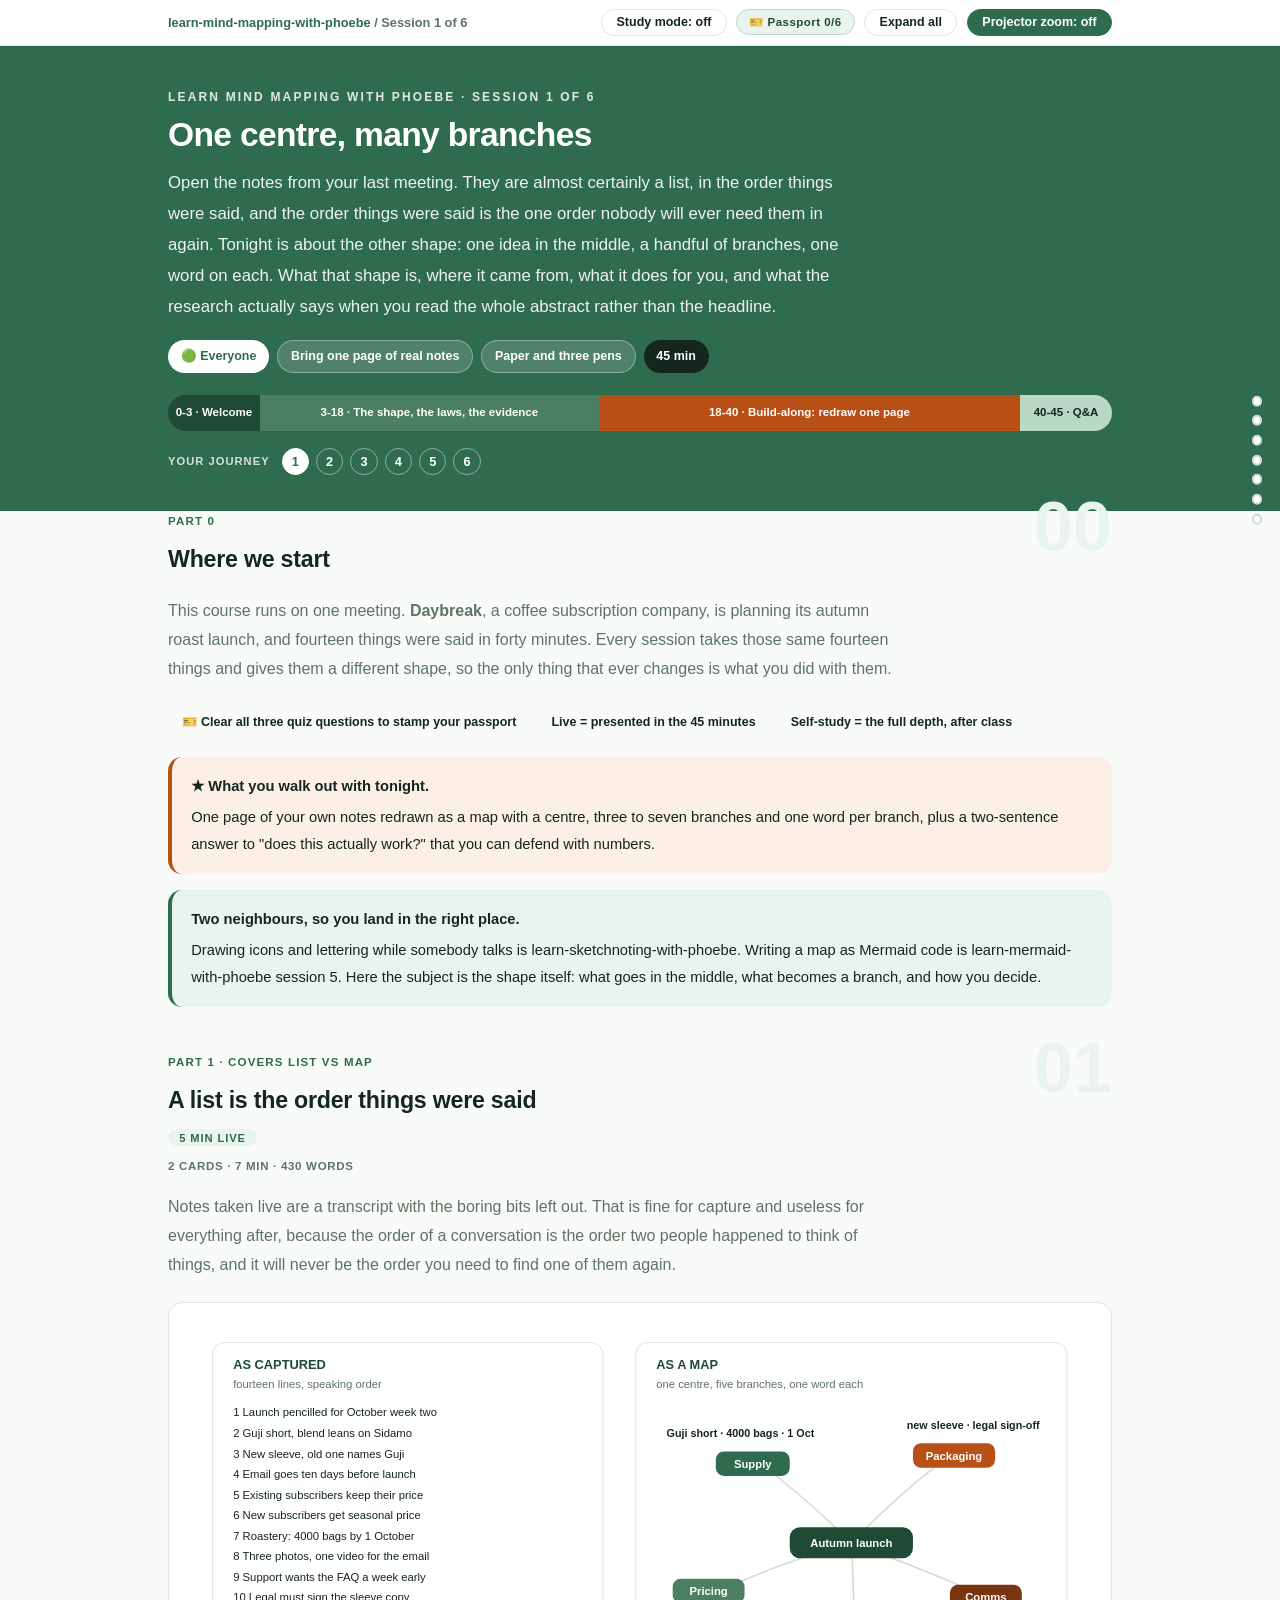
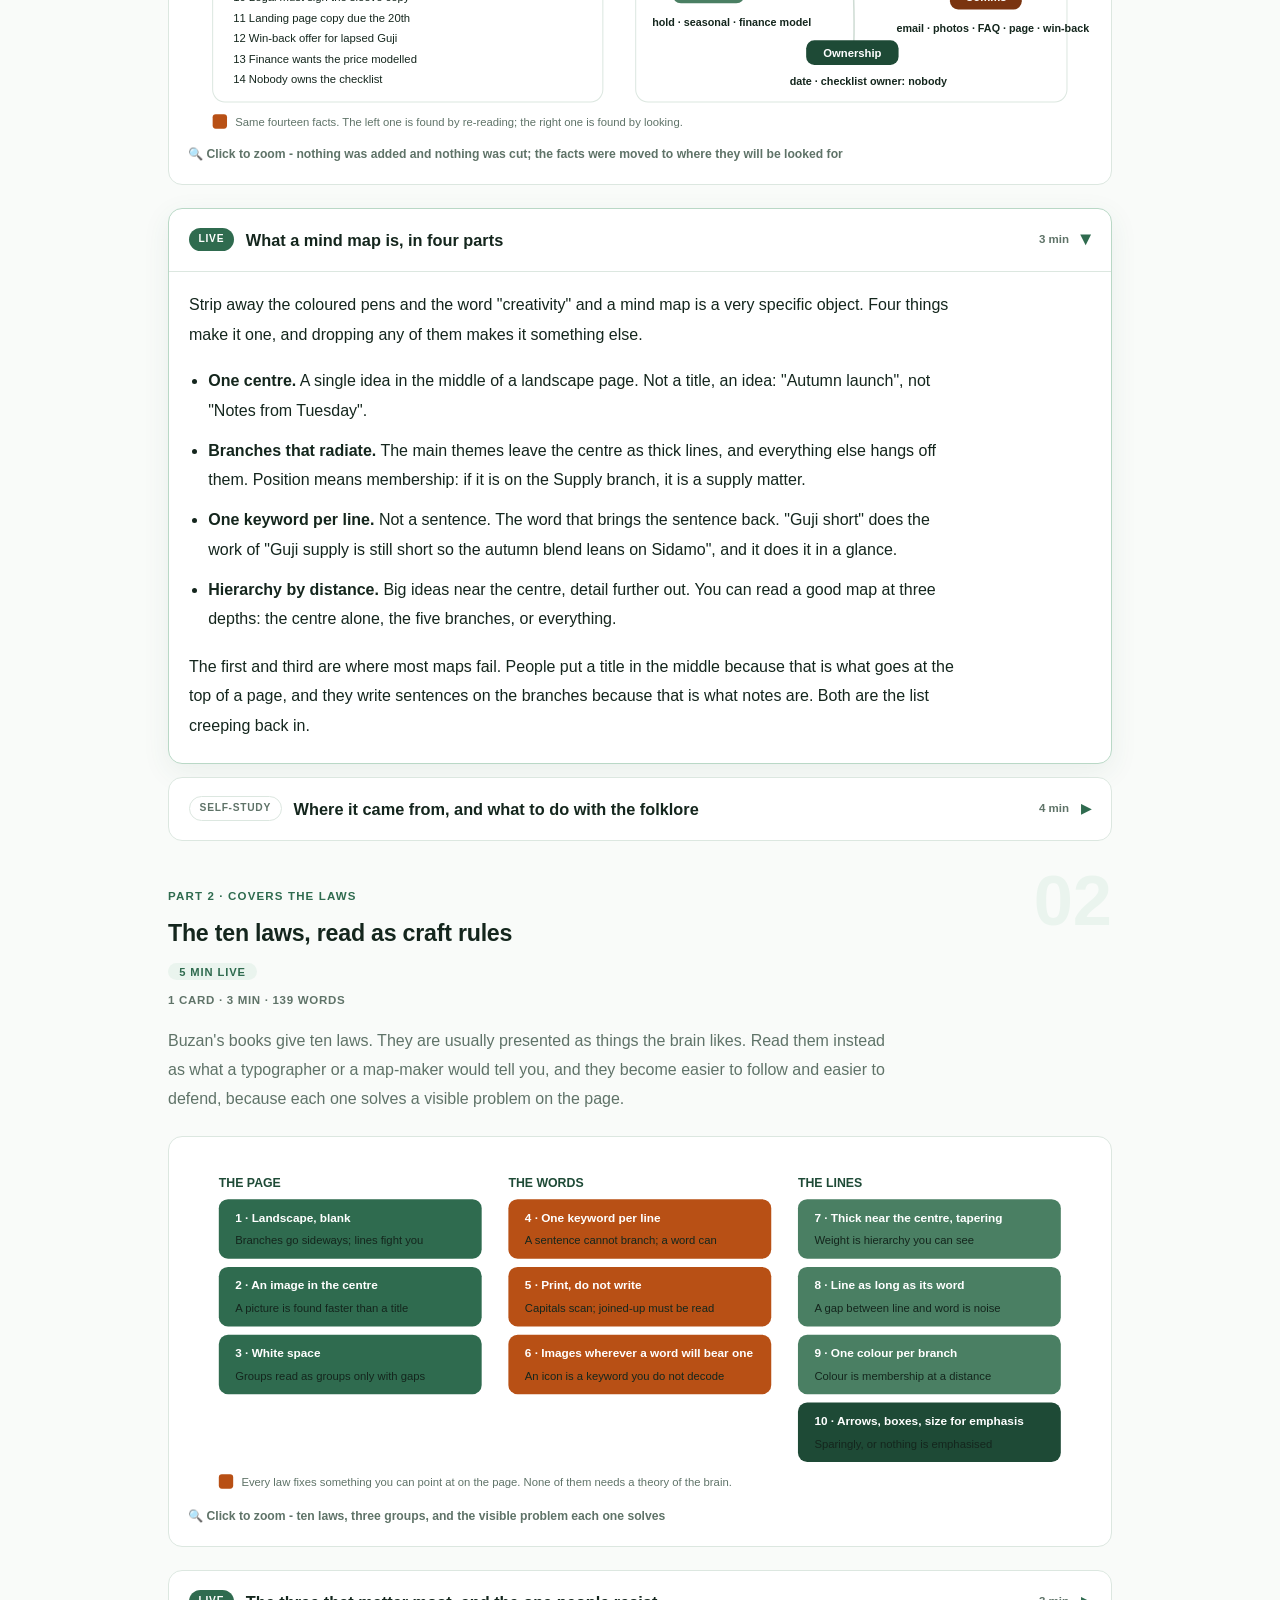
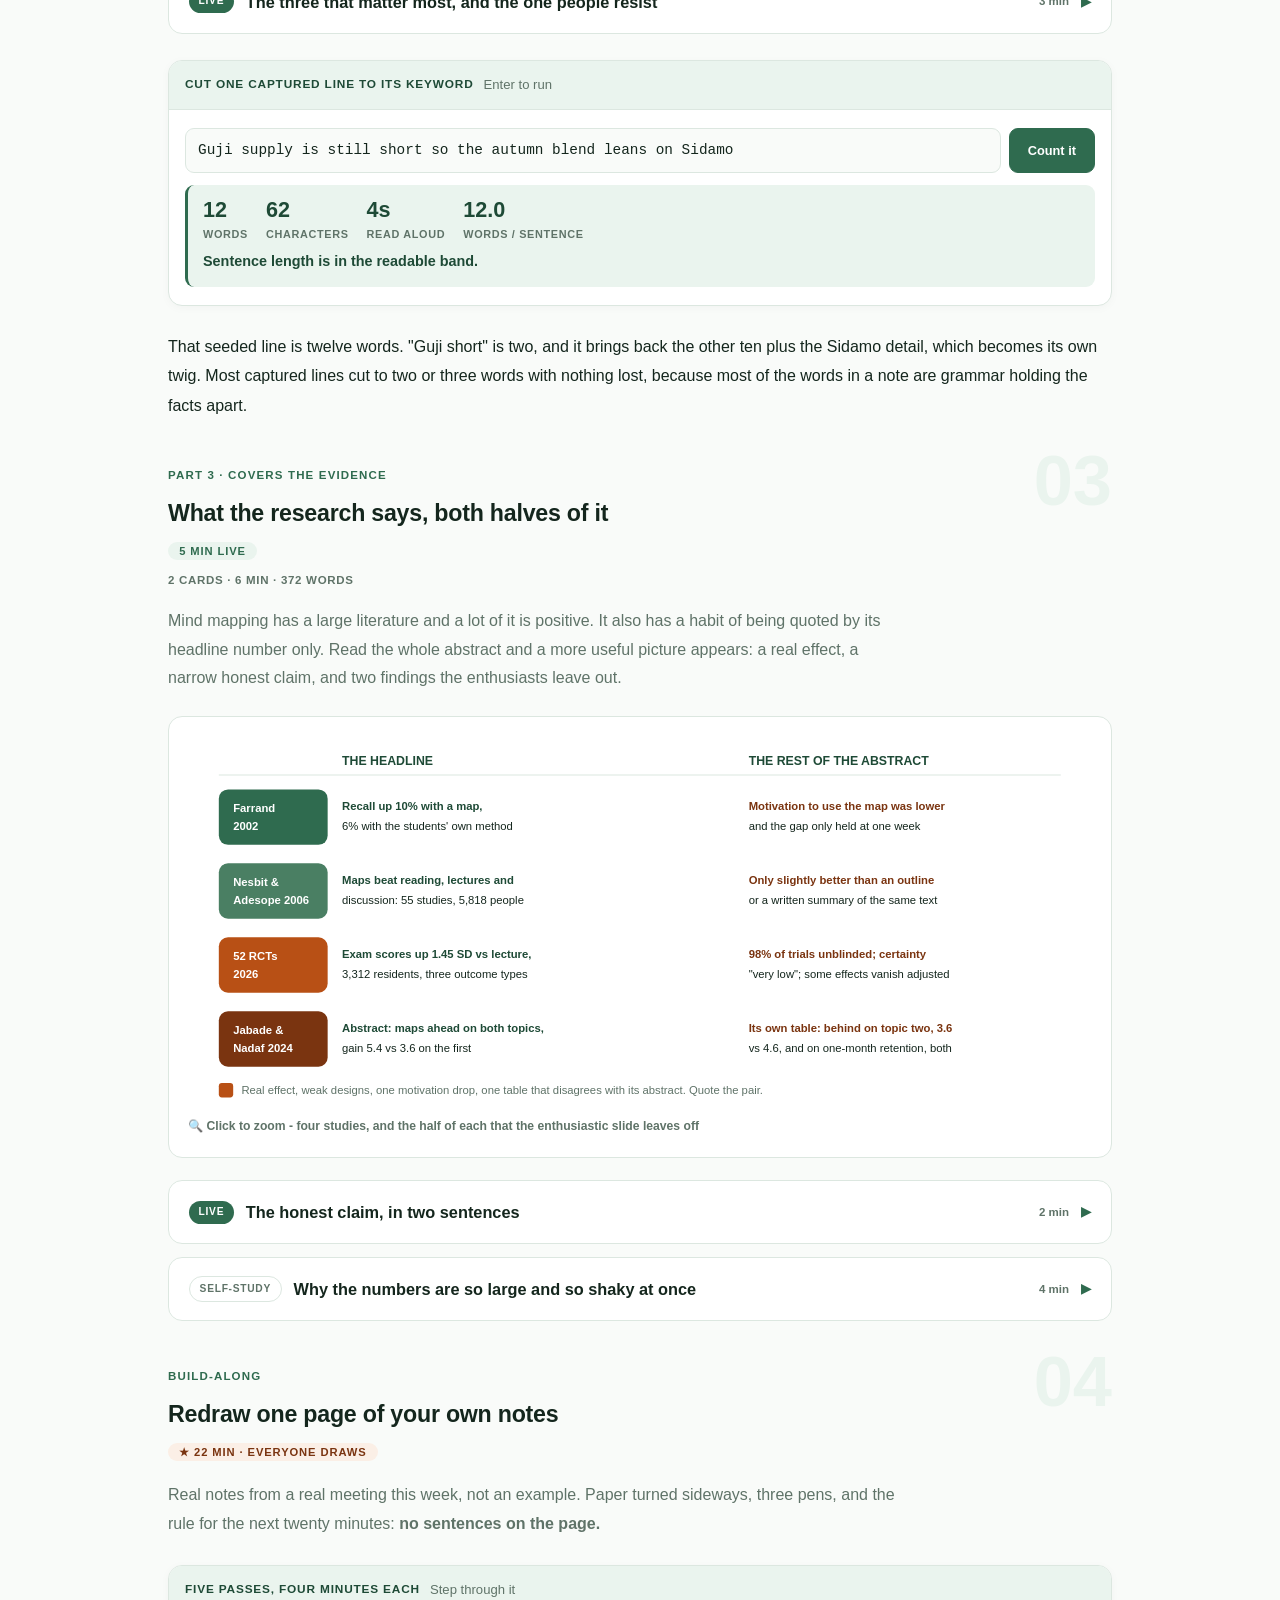
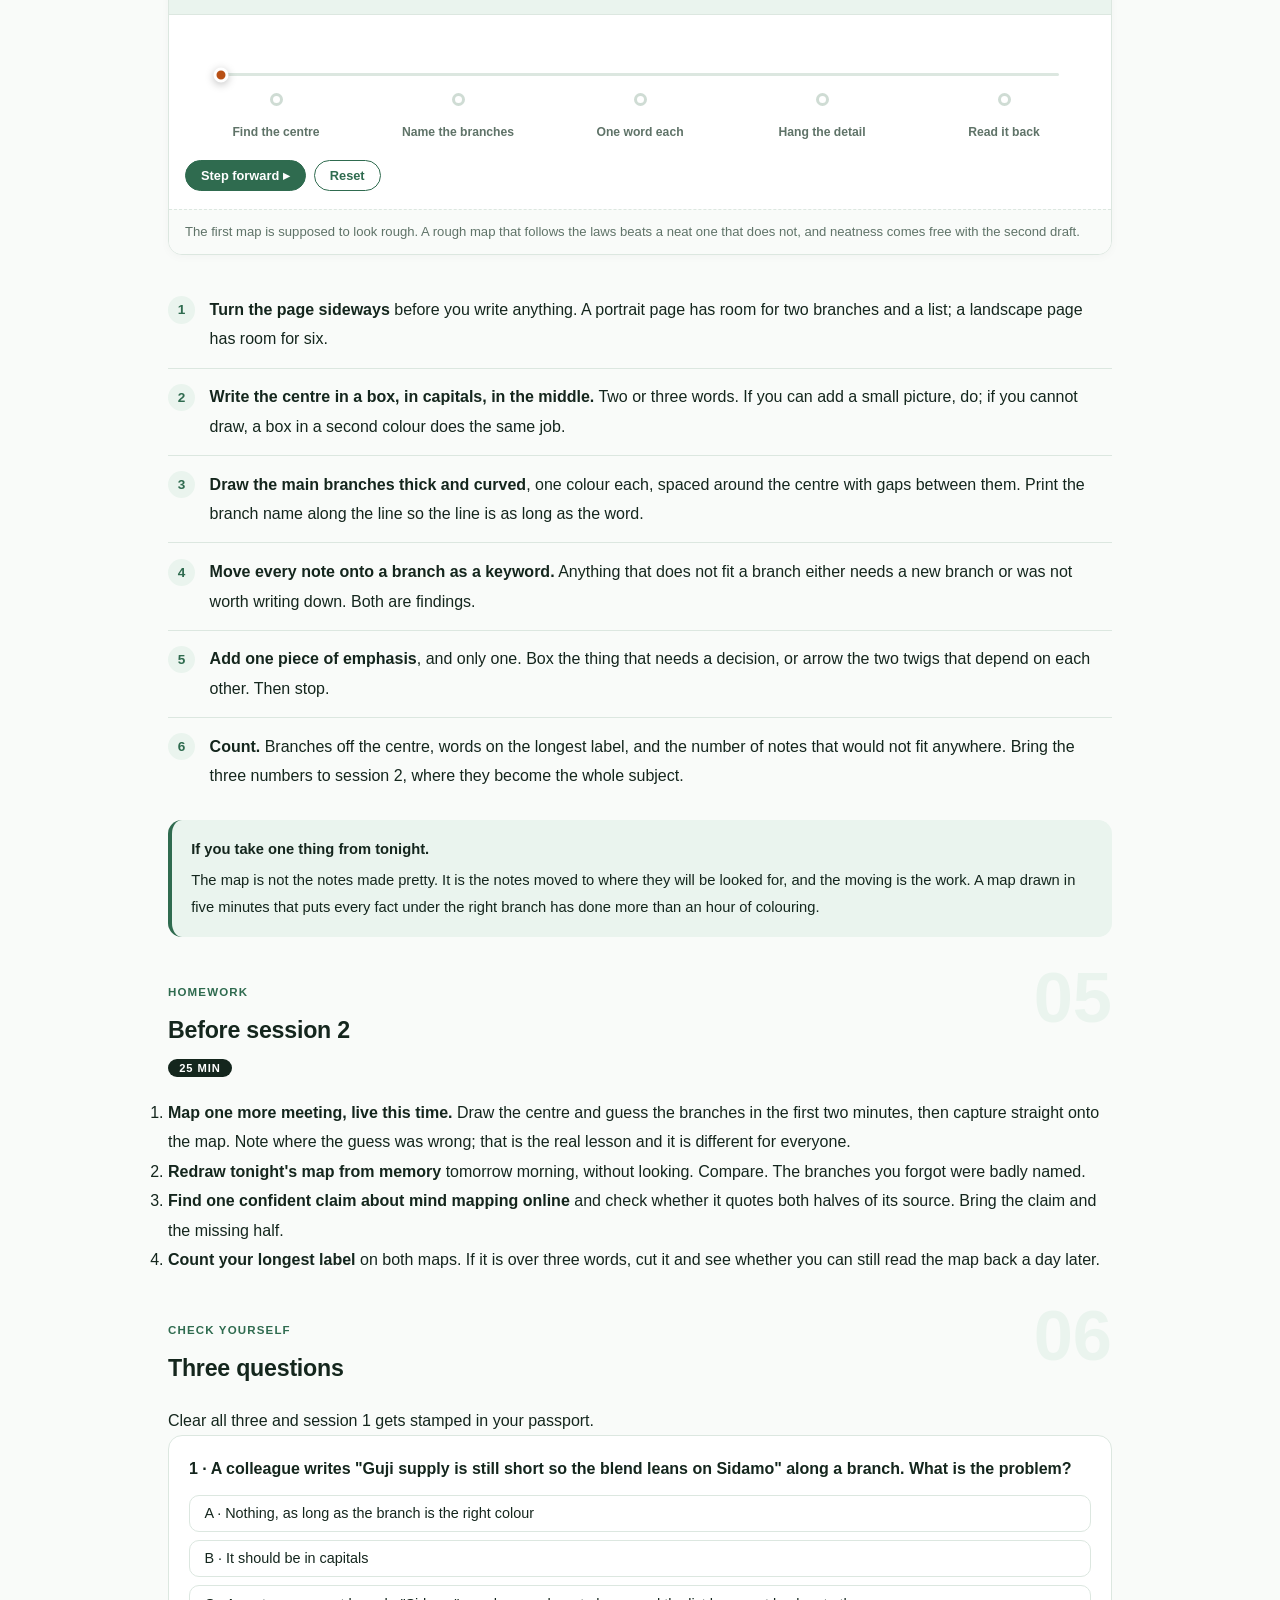
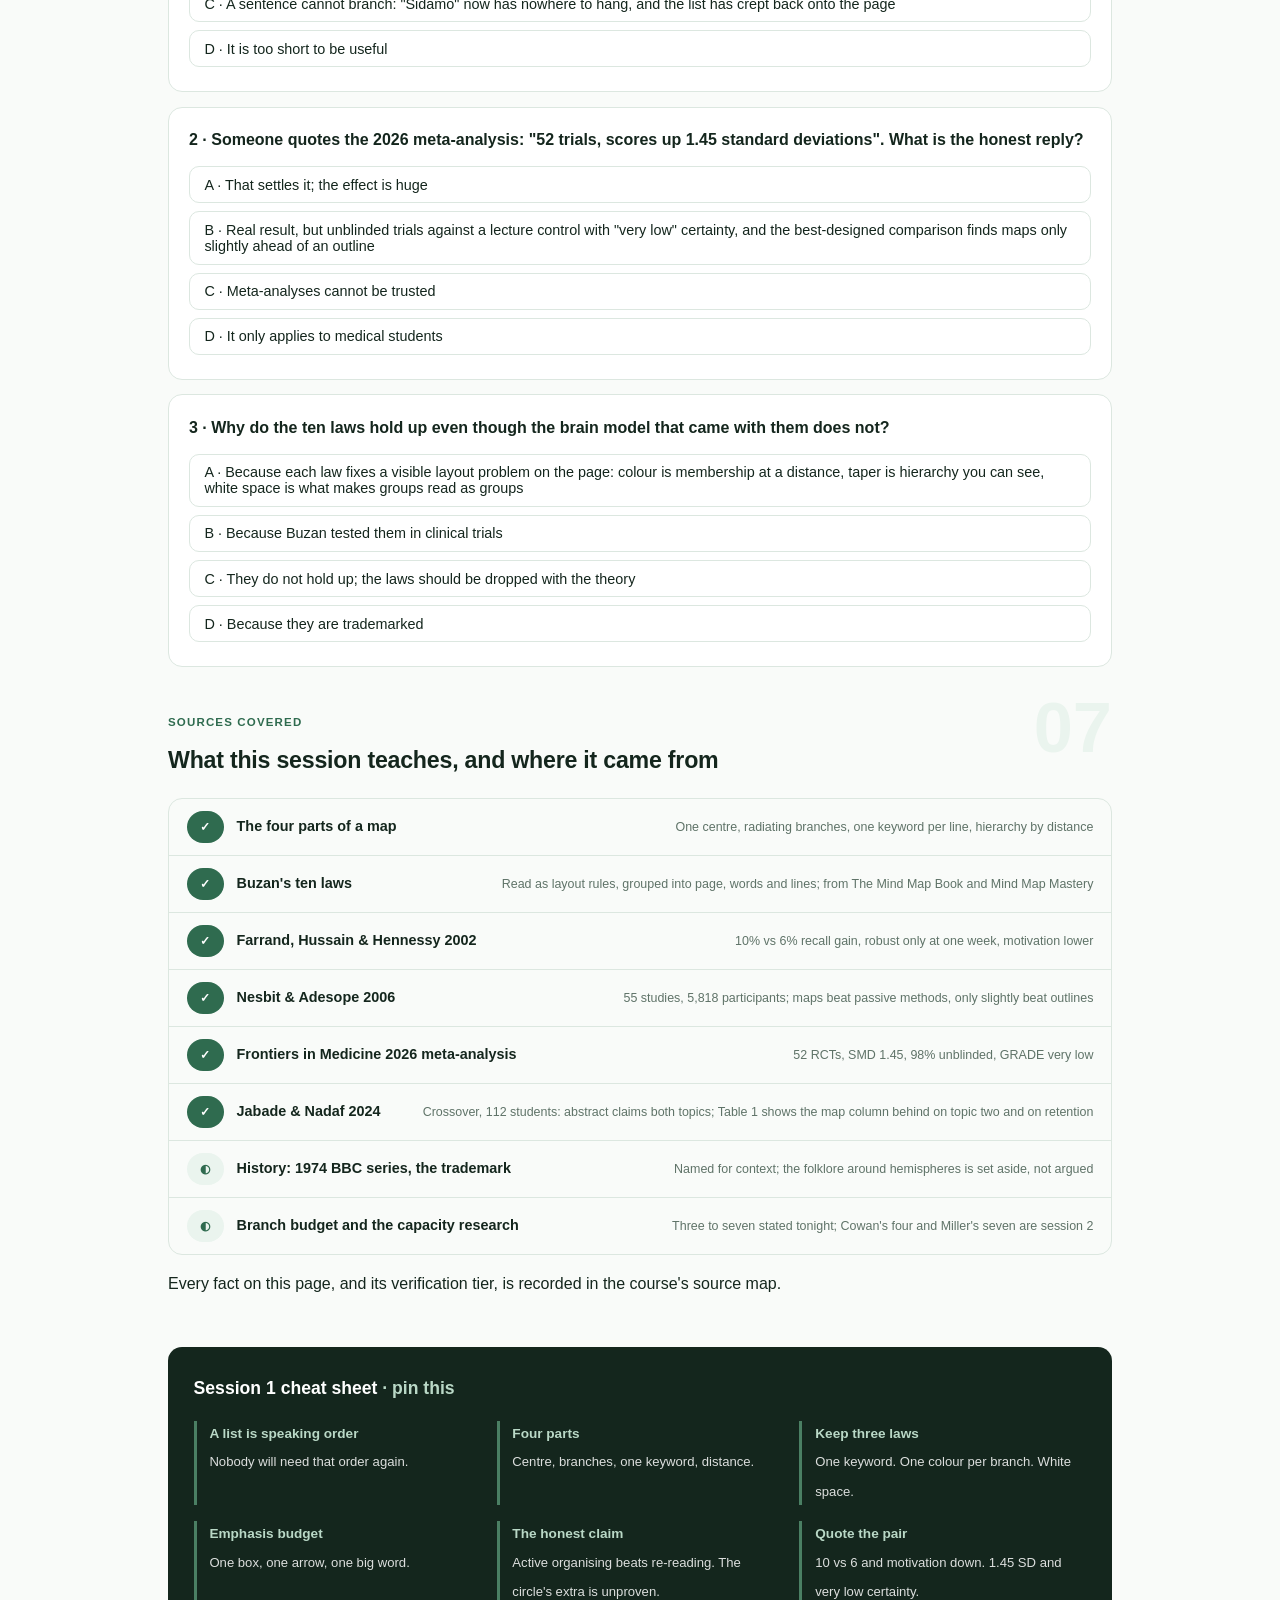
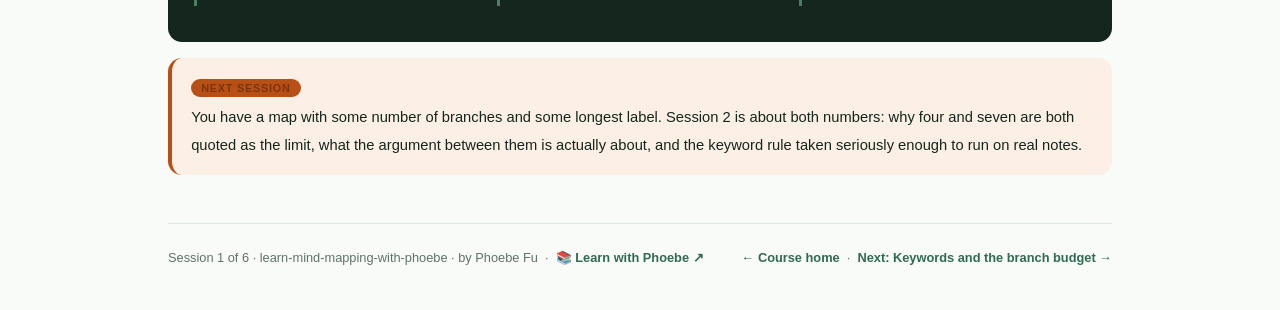
==== courses/01-one-centre-many-branches.html @ 3f984f67 "Session pages: remove the internal source-map path A session page is a page a learner reads, so a bu" ====
<!DOCTYPE html>
<html lang="en">
<head>
<meta charset="UTF-8">
<meta name="viewport" content="width=device-width, initial-scale=1.0">
<!-- social:start -->
<meta name="description" content="Session 1 of 6. Most notes are a list in the order things were said. What a mind map actually is, the ten laws read as craft rules, and what the evidence does and does not say.">
<meta property="og:type" content="article">
<meta property="og:site_name" content="Learn with Phoebe">
<meta property="og:title" content="One centre, many branches - learn mind mapping with phoebe">
<meta property="og:description" content="Session 1 of 6. A list is the order things were said. A map is the shape they will be used in.">
<meta property="og:url" content="https://phoebefu6.github.io/learn-mind-mapping-with-phoebe/courses/01-one-centre-many-branches.html">
<meta property="og:image" content="https://phoebefu6.github.io/learn-mind-mapping-with-phoebe/assets/og-cover.png">
<meta property="og:image:width" content="1200">
<meta property="og:image:height" content="630">
<meta name="twitter:card" content="summary_large_image">
<meta name="twitter:title" content="One centre, many branches - learn mind mapping with phoebe">
<meta name="twitter:description" content="Session 1 of 6. What a mind map is, the ten laws as craft, the evidence read honestly.">
<meta name="twitter:image" content="https://phoebefu6.github.io/learn-mind-mapping-with-phoebe/assets/og-cover.png">
<!-- social:end -->
<title>Session 1 · One centre, many branches - learn mind mapping with phoebe</title>
<link rel="stylesheet" href="../assets/style.css?v=1">
</head>
<body>

<div class="toolbar">
  <div class="wrap">
    <span class="crumb"><a href="../index.html">learn-mind-mapping-with-phoebe</a> / Session 1 of 6</span>
    <button class="btn" id="toggle-all" type="button">Expand all</button>
    <button class="btn primary" id="zoom-toggle" type="button">Projector zoom: off</button>
  </div>
</div>

<header class="masthead">
  <div class="wrap">
    <div class="eyebrow">Learn Mind Mapping with Phoebe · Session 1 of 6</div>
    <h1>One centre, <span class="accent">many branches</span></h1>
    <p class="sub">Open the notes from your last meeting. They are almost certainly a list, in the order things were said, and the order things were said is the one order nobody will ever need them in again. Tonight is about the other shape: one idea in the middle, a handful of branches, one word on each. What that shape is, where it came from, what it does for you, and what the research actually says when you read the whole abstract rather than the headline.</p>
    <div class="chip-row">
      <span class="chip level">🟢 Everyone</span>
      <span class="chip audience">Bring one page of real notes</span>
      <span class="chip audience">Paper and three pens</span>
      <span class="chip time">45 min</span>
    </div>
    <div class="agenda">
      <span class="a1" style="flex:1">0-3 · Welcome</span>
      <span class="a2" style="flex:4">3-18 · The shape, the laws, the evidence</span>
      <span class="a3" style="flex:5">18-40 · Build-along: redraw one page</span>
      <span class="a4" style="flex:1">40-45 · Q&amp;A</span>
    </div>
  </div>
</header>

<main class="wrap">

  <section class="section" id="intro">
    <div class="section-kicker">
      <span class="klabel">Part 0</span>
      <h2>Where we start</h2>
    </div>
    <p class="lede">This course runs on one meeting. <strong>Daybreak</strong>, a coffee subscription company, is planning its autumn roast launch, and fourteen things were said in forty minutes. Every session takes those same fourteen things and gives them a different shape, so the only thing that ever changes is what you did with them.</p>

    <div class="legend">
      <span class="pill">🎫 Clear all three quiz questions to stamp your passport</span>
      <span class="pill">Live = presented in the 45 minutes</span>
      <span class="pill">Self-study = the full depth, after class</span>
    </div>

    <div class="callout win">
      <p><strong>★ What you walk out with tonight.</strong> One page of your own notes redrawn as a map with a centre, three to seven branches and one word per branch, plus a two-sentence answer to "does this actually work?" that you can defend with numbers.</p>
    </div>

    <div class="callout tip">
      <p><strong>Two neighbours, so you land in the right place.</strong> Drawing icons and lettering while somebody talks is <span class="mono">learn-sketchnoting-with-phoebe</span>. Writing a map as Mermaid code is <span class="mono">learn-mermaid-with-phoebe</span> session 5. Here the subject is the shape itself: what goes in the middle, what becomes a branch, and how you decide.</p>
    </div>
  </section>

  <section class="section" id="part-1">
    <div class="section-kicker">
      <span class="klabel">Part 1 · covers list vs map</span>
      <h2>A list is the order things were said</h2>
      <span class="tag concept">5 min live</span>
    </div>
    <p class="lede">Notes taken live are a transcript with the boring bits left out. That is fine for capture and useless for everything after, because the order of a conversation is the order two people happened to think of things, and it will never be the order you need to find one of them again.</p>

    <figure class="zoomable">
      <svg viewBox="0 0 880 400" xmlns="http://www.w3.org/2000/svg" role="img" aria-label="The same fourteen meeting notes shown twice: as a list in speaking order on the left, and as a map with a centre and five branches on the right">
        <style>
          .s1aH { font: 800 12.5px Inter, sans-serif; fill: #1E4A36; }
          .s1aB { font: 400 11px Inter, sans-serif; fill: #14261D; }
          .s1aN { font: 400 11px Inter, sans-serif; fill: #5F7368; }
          .s1aW { font: 700 11px Inter, sans-serif; fill: #FFFFFF; }
          .s1aK { font: 600 10.5px Inter, sans-serif; fill: #14261D; }
          .s1aE { fill: none; stroke: #CFDCD4; stroke-width: 1.5; }
        </style>

        <rect x="24" y="20" width="380" height="350" rx="12" fill="#FFFFFF" stroke="#DCE7E0"/>
        <text class="s1aH" x="44" y="46">AS CAPTURED</text>
        <text class="s1aN" x="44" y="64">fourteen lines, speaking order</text>
        <text class="s1aB" x="44" y="92">1  Launch pencilled for October week two</text>
        <text class="s1aB" x="44" y="112">2  Guji short, blend leans on Sidamo</text>
        <text class="s1aB" x="44" y="132">3  New sleeve, old one names Guji</text>
        <text class="s1aB" x="44" y="152">4  Email goes ten days before launch</text>
        <text class="s1aB" x="44" y="172">5  Existing subscribers keep their price</text>
        <text class="s1aB" x="44" y="192">6  New subscribers get seasonal price</text>
        <text class="s1aB" x="44" y="212">7  Roastery: 4000 bags by 1 October</text>
        <text class="s1aB" x="44" y="232">8  Three photos, one video for the email</text>
        <text class="s1aB" x="44" y="252">9  Support wants the FAQ a week early</text>
        <text class="s1aB" x="44" y="272">10 Legal must sign the sleeve copy</text>
        <text class="s1aB" x="44" y="292">11 Landing page copy due the 20th</text>
        <text class="s1aB" x="44" y="312">12 Win-back offer for lapsed Guji</text>
        <text class="s1aB" x="44" y="332">13 Finance wants the price modelled</text>
        <text class="s1aB" x="44" y="352">14 Nobody owns the checklist</text>

        <rect x="436" y="20" width="420" height="350" rx="12" fill="#FFFFFF" stroke="#DCE7E0"/>
        <text class="s1aH" x="456" y="46">AS A MAP</text>
        <text class="s1aN" x="456" y="64">one centre, five branches, one word each</text>

        <path class="s1aE" d="M646 215 Q600 170 560 140"/>
        <path class="s1aE" d="M646 215 Q700 160 740 132"/>
        <path class="s1aE" d="M646 215 Q560 240 520 262"/>
        <path class="s1aE" d="M646 215 Q740 250 776 268"/>
        <path class="s1aE" d="M646 215 Q650 290 648 322"/>

        <rect x="586" y="200" width="120" height="30" rx="10" fill="#1E4A36"/>
        <text class="s1aW" x="646" y="219" text-anchor="middle">Autumn launch</text>

        <rect x="514" y="126" width="72" height="24" rx="8" fill="#2F6B4F"/>
        <text class="s1aW" x="550" y="142" text-anchor="middle">Supply</text>
        <text class="s1aK" x="466" y="112">Guji short · 4000 bags · 1 Oct</text>

        <rect x="706" y="118" width="80" height="24" rx="8" fill="#B85015"/>
        <text class="s1aW" x="746" y="134" text-anchor="middle">Packaging</text>
        <text class="s1aK" x="700" y="104">new sleeve · legal sign-off</text>

        <rect x="472" y="250" width="70" height="24" rx="8" fill="#4A7F63"/>
        <text class="s1aW" x="507" y="266" text-anchor="middle">Pricing</text>
        <text class="s1aK" x="452" y="296">hold · seasonal · finance model</text>

        <rect x="742" y="256" width="70" height="24" rx="8" fill="#7A3410"/>
        <text class="s1aW" x="777" y="272" text-anchor="middle">Comms</text>
        <text class="s1aK" x="690" y="302">email · photos · FAQ · page · win-back</text>

        <rect x="602" y="310" width="90" height="24" rx="8" fill="#1E4A36"/>
        <text class="s1aW" x="647" y="326" text-anchor="middle">Ownership</text>
        <text class="s1aK" x="586" y="354">date · checklist owner: nobody</text>

        <rect x="24" y="382" width="14" height="14" rx="3" fill="#B85015"/>
        <text class="s1aN" x="46" y="393">Same fourteen facts. The left one is found by re-reading; the right one is found by looking.</text>
      </svg>
      <figcaption>🔍 Click to zoom - nothing was added and nothing was cut; the facts were moved to where they will be looked for</figcaption>
    </figure>

    <details class="card" open>
      <summary><span class="mode live">Live</span>What a mind map is, in four parts<span class="mini">3 min</span><span class="caret">▶</span></summary>
      <div class="body">
        <p>Strip away the coloured pens and the word "creativity" and a mind map is a very specific object. Four things make it one, and dropping any of them makes it something else.</p>
        <ul>
          <li><strong>One centre.</strong> A single idea in the middle of a landscape page. Not a title, an idea: "Autumn launch", not "Notes from Tuesday".</li>
          <li><strong>Branches that radiate.</strong> The main themes leave the centre as thick lines, and everything else hangs off them. Position means membership: if it is on the Supply branch, it is a supply matter.</li>
          <li><strong>One keyword per line.</strong> Not a sentence. The word that brings the sentence back. "Guji short" does the work of "Guji supply is still short so the autumn blend leans on Sidamo", and it does it in a glance.</li>
          <li><strong>Hierarchy by distance.</strong> Big ideas near the centre, detail further out. You can read a good map at three depths: the centre alone, the five branches, or everything.</li>
        </ul>
        <p>The first and third are where most maps fail. People put a title in the middle because that is what goes at the top of a page, and they write sentences on the branches because that is what notes are. Both are the list creeping back in.</p>
      </div>
    </details>

    <details class="card">
      <summary><span class="mode self">Self-study</span>Where it came from, and what to do with the folklore<span class="mini">4 min</span><span class="caret">▶</span></summary>
      <div class="body">
        <p>The radial diagram is old; Porphyry's tree of categories is third century. The modern packaging is Tony Buzan's. He popularised the term through a 1974 BBC series, <em>Use Your Head</em>, and its companion book, then codified the method in <em>The Mind Map Book</em> (1993) and restated it in <em>Mind Map Mastery</em>. The laws in part 2 come from there.</p>
        <p>Two things travelled with the method that are worth separating from it. The first is the claim that a map "uses both hemispheres" and mirrors how the brain stores ideas. That model of the brain has not held up, and the method does not need it: the laws work because they are layout rules, and layout rules work on paper regardless of what neurons are doing. The second is a trademark. "Mind Map" was registered by Buzan's organisation; the diagram itself is nobody's property and the generic term is in universal use.</p>
        <div class="callout example">
          <span class="ex-pill">Real world</span>
          <p>A product manager at Daybreak keeps a one-page map for each supplier. When the Guji shortage hit, she did not search her notes; she looked at the Guji page, followed the Supply branch to "backup: Sidamo", and had the answer in the time it took to focus her eyes. The map had been drawn eight months earlier by someone who no longer worked there. That is the whole value proposition, and it needs no neuroscience.</p>
        </div>
      </div>
    </details>
  </section>

  <section class="section" id="part-2">
    <div class="section-kicker">
      <span class="klabel">Part 2 · covers the laws</span>
      <h2>The ten laws, read as craft rules</h2>
      <span class="tag concept">5 min live</span>
    </div>
    <p class="lede">Buzan's books give ten laws. They are usually presented as things the brain likes. Read them instead as what a typographer or a map-maker would tell you, and they become easier to follow and easier to defend, because each one solves a visible problem on the page.</p>

    <figure class="zoomable">
      <svg viewBox="0 0 880 330" xmlns="http://www.w3.org/2000/svg" role="img" aria-label="The ten laws of mind mapping arranged in three groups: the page, the words, and the lines, each law with the layout problem it solves">
        <style>
          .s1bH { font: 800 12px Inter, sans-serif; fill: #1E4A36; }
          .s1bT { font: 700 11.5px Inter, sans-serif; fill: #FFFFFF; }
          .s1bB { font: 400 11px Inter, sans-serif; fill: #14261D; }
          .s1bN { font: 400 11px Inter, sans-serif; fill: #5F7368; }
        </style>

        <text class="s1bH" x="30" y="30">THE PAGE</text>
        <rect x="30" y="42" width="256" height="58" rx="9" fill="#2F6B4F"/>
        <text class="s1bT" x="46" y="64">1 · Landscape, blank</text>
        <text class="s1bB" x="46" y="86" fill="#EAF4EE">Branches go sideways; lines fight you</text>
        <rect x="30" y="108" width="256" height="58" rx="9" fill="#2F6B4F"/>
        <text class="s1bT" x="46" y="130">2 · An image in the centre</text>
        <text class="s1bB" x="46" y="152" fill="#EAF4EE">A picture is found faster than a title</text>
        <rect x="30" y="174" width="256" height="58" rx="9" fill="#2F6B4F"/>
        <text class="s1bT" x="46" y="196">3 · White space</text>
        <text class="s1bB" x="46" y="218" fill="#EAF4EE">Groups read as groups only with gaps</text>

        <text class="s1bH" x="312" y="30">THE WORDS</text>
        <rect x="312" y="42" width="256" height="58" rx="9" fill="#B85015"/>
        <text class="s1bT" x="328" y="64">4 · One keyword per line</text>
        <text class="s1bB" x="328" y="86" fill="#FBEFE6">A sentence cannot branch; a word can</text>
        <rect x="312" y="108" width="256" height="58" rx="9" fill="#B85015"/>
        <text class="s1bT" x="328" y="130">5 · Print, do not write</text>
        <text class="s1bB" x="328" y="152" fill="#FBEFE6">Capitals scan; joined-up must be read</text>
        <rect x="312" y="174" width="256" height="58" rx="9" fill="#B85015"/>
        <text class="s1bT" x="328" y="196">6 · Images wherever a word will bear one</text>
        <text class="s1bB" x="328" y="218" fill="#FBEFE6">An icon is a keyword you do not decode</text>

        <text class="s1bH" x="594" y="30">THE LINES</text>
        <rect x="594" y="42" width="256" height="58" rx="9" fill="#4A7F63"/>
        <text class="s1bT" x="610" y="64">7 · Thick near the centre, tapering</text>
        <text class="s1bB" x="610" y="86" fill="#EAF4EE">Weight is hierarchy you can see</text>
        <rect x="594" y="108" width="256" height="58" rx="9" fill="#4A7F63"/>
        <text class="s1bT" x="610" y="130">8 · Line as long as its word</text>
        <text class="s1bB" x="610" y="152" fill="#EAF4EE">A gap between line and word is noise</text>
        <rect x="594" y="174" width="256" height="58" rx="9" fill="#4A7F63"/>
        <text class="s1bT" x="610" y="196">9 · One colour per branch</text>
        <text class="s1bB" x="610" y="218" fill="#EAF4EE">Colour is membership at a distance</text>
        <rect x="594" y="240" width="256" height="58" rx="9" fill="#1E4A36"/>
        <text class="s1bT" x="610" y="262">10 · Arrows, boxes, size for emphasis</text>
        <text class="s1bB" x="610" y="284" fill="#EAF4EE">Sparingly, or nothing is emphasised</text>

        <rect x="30" y="310" width="14" height="14" rx="3" fill="#B85015"/>
        <text class="s1bN" x="52" y="321">Every law fixes something you can point at on the page. None of them needs a theory of the brain.</text>
      </svg>
      <figcaption>🔍 Click to zoom - ten laws, three groups, and the visible problem each one solves</figcaption>
    </figure>

    <details class="card">
      <summary><span class="mode live">Live</span>The three that matter most, and the one people resist<span class="mini">3 min</span><span class="caret">▶</span></summary>
      <div class="body">
        <p>If you keep only three: one keyword per line, one colour per branch, white space between groups. Those three turn a page you have to read into a page you can look at. The rest are refinements.</p>
        <p>The one people resist is the keyword rule, and the resistance is honest: a keyword feels like losing information. It is not. The keyword is a retrieval cue, and the sentence it stands for comes back when you read it, because you wrote it. What you cannot do with a sentence is hang three more things off it, and that is the operation a map exists to perform.</p>
        <p>The one people over-apply is number ten. Emphasis is relative, so a map where everything has an arrow has nothing emphasised. One box, one arrow, one oversized word per map is usually the budget.</p>
      </div>
    </details>

    <div class="tryrow" data-fn="wordcount" data-multiline="0" data-title="Cut one captured line to its keyword" data-hint="Delete words until what remains would bring the whole line back to you tomorrow." data-seed="Guji supply is still short so the autumn blend leans on Sidamo" data-cta="Count it"></div>

    <p>That seeded line is twelve words. "Guji short" is two, and it brings back the other ten plus the Sidamo detail, which becomes its own twig. Most captured lines cut to two or three words with nothing lost, because most of the words in a note are grammar holding the facts apart.</p>
  </section>

  <section class="section" id="part-3">
    <div class="section-kicker">
      <span class="klabel">Part 3 · covers the evidence</span>
      <h2>What the research says, both halves of it</h2>
      <span class="tag concept">5 min live</span>
    </div>
    <p class="lede">Mind mapping has a large literature and a lot of it is positive. It also has a habit of being quoted by its headline number only. Read the whole abstract and a more useful picture appears: a real effect, a narrow honest claim, and two findings the enthusiasts leave out.</p>

    <figure class="zoomable">
      <svg viewBox="0 0 880 360" xmlns="http://www.w3.org/2000/svg" role="img" aria-label="Four studies on mind mapping shown as a ladder, each with its headline finding on one side and the finding usually left out on the other">
        <style>
          .s1cH { font: 800 12px Inter, sans-serif; fill: #1E4A36; }
          .s1cY { font: 700 11px Inter, sans-serif; fill: #FFFFFF; }
          .s1cB { font: 400 11px Inter, sans-serif; fill: #14261D; }
          .s1cN { font: 400 11px Inter, sans-serif; fill: #5F7368; }
          .s1cG { font: 700 11px Inter, sans-serif; fill: #1E4A36; }
          .s1cR { font: 700 11px Inter, sans-serif; fill: #7A3410; }
        </style>

        <text class="s1cH" x="150" y="28">THE HEADLINE</text>
        <text class="s1cH" x="546" y="28">THE REST OF THE ABSTRACT</text>
        <line x1="30" y1="38" x2="850" y2="38" stroke="#DCE7E0"/>

        <rect x="30" y="52" width="106" height="54" rx="9" fill="#2F6B4F"/>
        <text class="s1cY" x="44" y="74">Farrand</text>
        <text class="s1cY" x="44" y="92">2002</text>
        <text class="s1cG" x="150" y="72">Recall up 10% with a map,</text>
        <text class="s1cB" x="150" y="92">6% with the students' own method</text>
        <text class="s1cR" x="546" y="72">Motivation to use the map was lower</text>
        <text class="s1cB" x="546" y="92">and the gap only held at one week</text>

        <rect x="30" y="124" width="106" height="54" rx="9" fill="#4A7F63"/>
        <text class="s1cY" x="44" y="146">Nesbit &amp;</text>
        <text class="s1cY" x="44" y="164">Adesope 2006</text>
        <text class="s1cG" x="150" y="144">Maps beat reading, lectures and</text>
        <text class="s1cB" x="150" y="164">discussion: 55 studies, 5,818 people</text>
        <text class="s1cR" x="546" y="144">Only slightly better than an outline</text>
        <text class="s1cB" x="546" y="164">or a written summary of the same text</text>

        <rect x="30" y="196" width="106" height="54" rx="9" fill="#B85015"/>
        <text class="s1cY" x="44" y="218">52 RCTs</text>
        <text class="s1cY" x="44" y="236">2026</text>
        <text class="s1cG" x="150" y="216">Exam scores up 1.45 SD vs lecture,</text>
        <text class="s1cB" x="150" y="236">3,312 residents, three outcome types</text>
        <text class="s1cR" x="546" y="216">98% of trials unblinded; certainty</text>
        <text class="s1cB" x="546" y="236">"very low"; some effects vanish adjusted</text>

        <rect x="30" y="268" width="106" height="54" rx="9" fill="#7A3410"/>
        <text class="s1cY" x="44" y="290">Jabade &amp;</text>
        <text class="s1cY" x="44" y="308">Nadaf 2024</text>
        <text class="s1cG" x="150" y="288">Abstract: maps ahead on both topics,</text>
        <text class="s1cB" x="150" y="308">gain 5.4 vs 3.6 on the first</text>
        <text class="s1cR" x="546" y="288">Its own table: behind on topic two, 3.6</text>
        <text class="s1cB" x="546" y="308">vs 4.6, and on one-month retention, both</text>

        <rect x="30" y="338" width="14" height="14" rx="3" fill="#B85015"/>
        <text class="s1cN" x="52" y="349">Real effect, weak designs, one motivation drop, one table that disagrees with its abstract. Quote the pair.</text>
      </svg>
      <figcaption>🔍 Click to zoom - four studies, and the half of each that the enthusiastic slide leaves off</figcaption>
    </figure>

    <details class="card">
      <summary><span class="mode live">Live</span>The honest claim, in two sentences<span class="mini">2 min</span><span class="caret">▶</span></summary>
      <div class="body">
        <p>Making a map is an active, organising thing to do with material, and active organising reliably beats passive re-reading. Whether the radial shape adds anything on top of the organising is not established: the best-designed comparison found maps only slightly ahead of an outline of the same text.</p>
        <p>That is a smaller claim than the books make and a much stronger one than "it works for me", because you can hold it against a sceptic. The people who dislike maps are usually reacting to the neuroscience wrapper. Drop the wrapper and the objection usually goes with it.</p>
      </div>
    </details>

    <details class="card">
      <summary><span class="mode self">Self-study</span>Why the numbers are so large and so shaky at once<span class="mini">4 min</span><span class="caret">▶</span></summary>
      <div class="body">
        <p>A standardised difference of 1.45 is enormous; in education research an effect of 0.4 is considered worth having. Numbers that big should make you suspicious rather than excited, and the 2026 meta-analysis says why in its own limitations section.</p>
        <ul>
          <li><strong>Nobody was blinded.</strong> In 98% of the trials the students knew which group they were in and so did the examiners. Enthusiasm for a new method shows up in scores.</li>
          <li><strong>The control was a lecture.</strong> Almost any active method beats sitting still. The interesting comparison is against another active method, which is exactly the comparison where the advantage shrinks to "slight".</li>
          <li><strong>Heterogeneity above 80%.</strong> The studies disagree with each other more than they agree, which usually means they are not measuring one thing.</li>
          <li><strong>Publication bias.</strong> When the authors corrected for the studies that probably went unpublished, two of the secondary outcomes stopped being significant.</li>
        </ul>
        <div class="callout example">
          <span class="ex-pill">Real world</span>
          <p>The 2024 nursing study is the one to remember, and not for the reason its authors intended. It ran two topics across 112 students with the groups swapped, and its abstract reports mind mapping superior on both. Its own Table 1 shows the mind-map column ahead on the first topic's gain (5.42 against 3.55) and behind on everything else: the second topic's post-test, its gain (3.57 against 4.57), and one-month retention on both topics. Either a column label is wrong or the abstract is reading the table generously; the paper does not say which. The students' Likert responses showed "widespread agreement" that mapping helped. Feeling helped, being helped, and being reported as helped are three different measurements, and the table is the only one of the three you can check.</p>
        </div>
      </div>
    </details>
  </section>

  <section class="section" id="demo-1">
    <div class="section-kicker">
      <span class="klabel">Build-along</span>
      <h2>Redraw one page of your own notes</h2>
      <span class="tag demo">★ 22 min · everyone draws</span>
    </div>
    <p class="lede">Real notes from a real meeting this week, not an example. Paper turned sideways, three pens, and the rule for the next twenty minutes: <strong>no sentences on the page.</strong></p>

    <div class="tick" data-stages="Find the centre|Name the branches|One word each|Hang the detail|Read it back" data-title="Five passes, four minutes each" data-foot="The first map is supposed to look rough. A rough map that follows the laws beats a neat one that does not, and neatness comes free with the second draft.">
      <p class="tick-note" data-stage="0"><b>Find the centre.</b> Not the meeting's title. The thing the meeting was for. If your notes were about three things, you have three maps, and you draw the one that matters this week.</p>
      <p class="tick-note" data-stage="1"><b>Name the branches.</b> Read the whole page once and write three to seven headings on scrap paper before you draw a line. If you have nine, two of them belong together. If you have two, one of them is hiding three.</p>
      <p class="tick-note" data-stage="2"><b>One word each.</b> Draw the branches, thick, one colour each, and print the heading along the line. Then go line by line through the notes and cut each one to the word that brings it back.</p>
      <p class="tick-note" data-stage="3"><b>Hang the detail.</b> Numbers, dates and names go on thinner lines off the keyword they belong to. "4000 bags" hangs off "First batch", not off the centre.</p>
      <p class="tick-note" data-stage="4"><b>Read it back</b> to the person next to you, from the map alone, without the notes. Anything you cannot reconstruct was cut to the wrong word. Fix the word, not the rule.</p>
    </div>

    <div class="steps">
      <div class="step"><p><strong>Turn the page sideways</strong> before you write anything. A portrait page has room for two branches and a list; a landscape page has room for six.</p></div>
      <div class="step"><p><strong>Write the centre in a box, in capitals, in the middle.</strong> Two or three words. If you can add a small picture, do; if you cannot draw, a box in a second colour does the same job.</p></div>
      <div class="step"><p><strong>Draw the main branches thick and curved</strong>, one colour each, spaced around the centre with gaps between them. Print the branch name along the line so the line is as long as the word.</p></div>
      <div class="step"><p><strong>Move every note onto a branch as a keyword.</strong> Anything that does not fit a branch either needs a new branch or was not worth writing down. Both are findings.</p></div>
      <div class="step"><p><strong>Add one piece of emphasis</strong>, and only one. Box the thing that needs a decision, or arrow the two twigs that depend on each other. Then stop.</p></div>
      <div class="step"><p><strong>Count.</strong> Branches off the centre, words on the longest label, and the number of notes that would not fit anywhere. Bring the three numbers to session 2, where they become the whole subject.</p></div>
    </div>

    <div class="callout tip">
      <p><strong>If you take one thing from tonight.</strong> The map is not the notes made pretty. It is the notes moved to where they will be looked for, and the moving is the work. A map drawn in five minutes that puts every fact under the right branch has done more than an hour of colouring.</p>
    </div>
  </section>

  <section class="section" id="exercise">
    <div class="section-kicker">
      <span class="klabel">Homework</span>
      <h2>Before session 2</h2>
      <span class="tag exercise">25 min</span>
    </div>
    <ol>
      <li><strong>Map one more meeting, live this time.</strong> Draw the centre and guess the branches in the first two minutes, then capture straight onto the map. Note where the guess was wrong; that is the real lesson and it is different for everyone.</li>
      <li><strong>Redraw tonight's map from memory</strong> tomorrow morning, without looking. Compare. The branches you forgot were badly named.</li>
      <li><strong>Find one confident claim about mind mapping online</strong> and check whether it quotes both halves of its source. Bring the claim and the missing half.</li>
      <li><strong>Count your longest label</strong> on both maps. If it is over three words, cut it and see whether you can still read the map back a day later.</li>
    </ol>
  </section>

  <section class="section" id="quiz">
    <div class="section-kicker">
      <span class="klabel">Check yourself</span>
      <h2>Three questions</h2>
    </div>
    <p>Clear all three and session 1 gets stamped in your passport.</p>

    <div class="quiz-q" data-answer="2">
      <p class="qtext">1 · A colleague writes "Guji supply is still short so the blend leans on Sidamo" along a branch. What is the problem?</p>
      <button class="qopt" type="button">A · Nothing, as long as the branch is the right colour</button>
      <button class="qopt" type="button">B · It should be in capitals</button>
      <button class="qopt" type="button">C · A sentence cannot branch: "Sidamo" now has nowhere to hang, and the list has crept back onto the page</button>
      <button class="qopt" type="button">D · It is too short to be useful</button>
      <p class="qwhy">The keyword rule is not about tidiness. A sentence is a leaf: nothing can hang off it, so the next fact about Sidamo goes on a new line and the map becomes a radial list. "Guji short" with a twig for "Sidamo blend" carries the same facts and can still grow.</p>
    </div>

    <div class="quiz-q" data-answer="1">
      <p class="qtext">2 · Someone quotes the 2026 meta-analysis: "52 trials, scores up 1.45 standard deviations". What is the honest reply?</p>
      <button class="qopt" type="button">A · That settles it; the effect is huge</button>
      <button class="qopt" type="button">B · Real result, but unblinded trials against a lecture control with "very low" certainty, and the best-designed comparison finds maps only slightly ahead of an outline</button>
      <button class="qopt" type="button">C · Meta-analyses cannot be trusted</button>
      <button class="qopt" type="button">D · It only applies to medical students</button>
      <p class="qwhy">The number is real and the paper says so. The same paper says 98% of its trials were unblinded, the control was passive lecturing, heterogeneity was above 80%, and certainty was graded very low. Nesbit and Adesope's earlier synthesis, which compared maps against other active methods, found the advantage shrinks to slight. Both halves, every time.</p>
    </div>

    <div class="quiz-q" data-answer="0">
      <p class="qtext">3 · Why do the ten laws hold up even though the brain model that came with them does not?</p>
      <button class="qopt" type="button">A · Because each law fixes a visible layout problem on the page: colour is membership at a distance, taper is hierarchy you can see, white space is what makes groups read as groups</button>
      <button class="qopt" type="button">B · Because Buzan tested them in clinical trials</button>
      <button class="qopt" type="button">C · They do not hold up; the laws should be dropped with the theory</button>
      <button class="qopt" type="button">D · Because they are trademarked</button>
      <p class="qwhy">The laws are typography and cartography, not neuroscience. A map-maker would give you most of them unprompted. That is why they survive the loss of the hemispheres story, and it is also the version you can defend to a sceptical colleague without an argument about the brain.</p>
    </div>

    <p class="quiz-score"></p>
  </section>

  <section class="section" id="official">
    <div class="section-kicker">
      <span class="klabel">Sources covered</span>
      <h2>What this session teaches, and where it came from</h2>
    </div>
    <div class="covered">
      <div class="covered-row"><span class="status pill solid">✓</span><span class="name">The four parts of a map</span><span class="note">One centre, radiating branches, one keyword per line, hierarchy by distance</span></div>
      <div class="covered-row"><span class="status pill solid">✓</span><span class="name">Buzan's ten laws</span><span class="note">Read as layout rules, grouped into page, words and lines; from The Mind Map Book and Mind Map Mastery</span></div>
      <div class="covered-row"><span class="status pill solid">✓</span><span class="name">Farrand, Hussain &amp; Hennessy 2002</span><span class="note">10% vs 6% recall gain, robust only at one week, motivation lower</span></div>
      <div class="covered-row"><span class="status pill solid">✓</span><span class="name">Nesbit &amp; Adesope 2006</span><span class="note">55 studies, 5,818 participants; maps beat passive methods, only slightly beat outlines</span></div>
      <div class="covered-row"><span class="status pill solid">✓</span><span class="name">Frontiers in Medicine 2026 meta-analysis</span><span class="note">52 RCTs, SMD 1.45, 98% unblinded, GRADE very low</span></div>
      <div class="covered-row"><span class="status pill solid">✓</span><span class="name">Jabade &amp; Nadaf 2024</span><span class="note">Crossover, 112 students: abstract claims both topics; Table 1 shows the map column behind on topic two and on retention</span></div>
      <div class="covered-row"><span class="status pill light">◐</span><span class="name">History: 1974 BBC series, the trademark</span><span class="note">Named for context; the folklore around hemispheres is set aside, not argued</span></div>
      <div class="covered-row"><span class="status pill light">◐</span><span class="name">Branch budget and the capacity research</span><span class="note">Three to seven stated tonight; Cowan's four and Miller's seven are session 2</span></div>
    </div>
    <p class="mono" style="margin-top:14px">Every fact on this page, and its verification tier, is recorded in the course's source map.</p>
  </section>

  <section class="cheat" id="cheatsheet">
    <h3>Session 1 cheat sheet <span>· pin this</span></h3>
    <div class="grid-2">
      <div class="cheat-item"><b>A list is speaking order</b><span>Nobody will need that order again.</span></div>
      <div class="cheat-item"><b>Four parts</b><span>Centre, branches, one keyword, distance.</span></div>
      <div class="cheat-item"><b>Keep three laws</b><span>One keyword. One colour per branch. White space.</span></div>
      <div class="cheat-item"><b>Emphasis budget</b><span>One box, one arrow, one big word.</span></div>
      <div class="cheat-item"><b>The honest claim</b><span>Active organising beats re-reading. The circle's extra is unproven.</span></div>
      <div class="cheat-item"><b>Quote the pair</b><span>10 vs 6 and motivation down. 1.45 SD and very low certainty.</span></div>
    </div>
  </section>

  <div class="callout next">
    <span class="nx-pill">Next session</span>
    <p>You have a map with some number of branches and some longest label. Session 2 is about both numbers: why four and seven are both quoted as the limit, what the argument between them is actually about, and the keyword rule taken seriously enough to run on real notes.</p>
  </div>

  <footer class="pagefoot">
    <span>Session 1 of 6 · learn-mind-mapping-with-phoebe · by Phoebe Fu &nbsp;·&nbsp; 📚 <a href="https://phoebefu6.github.io/learn-with-phoebe/">Learn with Phoebe ↗</a></span>
    <span><a href="../index.html">← Course home</a> &nbsp;·&nbsp; <a href="02-keywords-and-the-branch-budget.html">Next: Keywords and the branch budget →</a></span>
  </footer>

</main>

<script src="../assets/app.js?v=1"></script>
</body>
</html>
---- assets/style.css ----
/* learn-mind-mapping-with-phoebe - editorial bold design system
   Accent: spruce #2F6B4F · Ink deep spruce #1E4A36 · Flagship: burnt orange #B85015
   (CSS var names still read --indigo/--amber; they hold spruce and burnt orange.)
   NOTE: this is the PAGE chrome. The bench palette inside map-live.js is separate. */

:root {
  --indigo: #2F6B4F;
  --indigo-deep: #1E4A36;
  --indigo-mid: #4A7F63;
  --indigo-soft: #B9D8C6;
  --indigo-50: #EAF4EE;
  --ink: #14261D;
  --muted: #5F7368;
  --faint: #CFDCD4;
  --hairline: #DCE7E0;
  --amber: #B85015;
  --amber-ink: #7A3410;
  --amber-50: #FBEFE6;
  --paper: #F9FBF9;
  --code-bg: #12221A;
  --code-ink: #DCE7E0;
  --radius: 14px;
}

* { margin: 0; padding: 0; box-sizing: border-box; }

html { font-size: 16px; scroll-behavior: smooth; }
html.zoom-125 { font-size: 20px; }
html.zoom-150 { font-size: 24px; }

body {
  font-family: "Inter", -apple-system, BlinkMacSystemFont, "Segoe UI", Roboto, sans-serif;
  background: var(--paper);
  color: var(--ink);
  line-height: 1.85;
  font-feature-settings: "tnum";
}

.wrap { max-width: 62rem; margin: 0 auto; padding: 0 1.5rem; }

/* ---------- header band ---------- */
.masthead {
  background: var(--indigo);
  color: #fff;
  padding: 2.5rem 0 2.25rem;
}
.masthead .eyebrow {
  font-size: .75rem;
  letter-spacing: .18em;
  text-transform: uppercase;
  opacity: .85;
  font-weight: 600;
}
.masthead h1 {
  font-size: 2.1rem;
  line-height: 1.15;
  font-weight: 800;
  margin: .5rem 0 .75rem;
  letter-spacing: -.02em;
}
.masthead h1 .accent { color: inherit; }
.masthead .sub { font-size: 1.05rem; opacity: .92; max-width: 44rem; }

.chip-row { display: flex; flex-wrap: wrap; gap: .5rem; margin-top: 1.1rem; }
.chip {
  display: inline-flex;
  align-items: center;
  gap: .35rem;
  border-radius: 999px;
  padding: .25rem .8rem;
  font-size: .78rem;
  font-weight: 600;
  white-space: nowrap;
}
.chip.level { background: #fff; color: var(--indigo); }
.chip.audience { background: rgba(255,255,255,.16); color: #fff; border: 1px solid rgba(255,255,255,.35); }
.chip.time { background: var(--ink); color: #fff; font-variant-numeric: tabular-nums; }


/* ---------- agenda band ----------
   Recovered 2026-09-02. These six repos were scaffolded from a stylesheet that had
   lost this block, so .agenda rendered as run-on inline text ~700px tall inside the
   masthead. 87 of 93 repos carry it; these were the exception, and they were also the
   six the estate sweep could not see. See course-builder/references/field-notes.md.

   .a3 does NOT reuse the donor's `color: var(--amber-ink)`: that pair falls below
   4.5:1 against --amber in all six palettes, which is the same failure the sweep
   flags on the wellbeing courses. The literal below is the darkest tone of this
   repo's own amber-ink that clears 4.5:1, so the band stays bright. Recompute it if
   --amber changes. */
.agenda {
  display: flex;
  border-radius: 999px;
  overflow: hidden;
  margin: 1.4rem 0 0;
  font-size: .72rem;
  font-weight: 600;
  text-align: center;
  color: #fff;
}
.agenda span { padding: .45rem .3rem; white-space: nowrap; overflow: hidden; text-overflow: ellipsis; }
.agenda .a1 { background: var(--indigo-deep); }
.agenda .a2 { background: var(--indigo-mid); }
.agenda .a3 { background: var(--amber); color: #FFFFFF; }
.agenda .a4 { background: var(--indigo-soft); color: var(--ink); }

/* ---------- toolbar ---------- */
.toolbar {
  position: sticky;
  top: 0;
  z-index: 40;
  background: rgba(255,255,255,.94);
  backdrop-filter: blur(6px);
  border-bottom: 1px solid var(--hairline);
  padding: .55rem 0;
}
.toolbar .wrap { display: flex; align-items: center; gap: .6rem; }
.toolbar .crumb { font-size: .8rem; color: var(--muted); font-weight: 600; margin-right: auto; }
.toolbar .crumb a { color: var(--indigo); text-decoration: none; }
.btn {
  border: 1px solid var(--hairline);
  background: #fff;
  color: var(--ink);
  border-radius: 999px;
  padding: .35rem .9rem;
  font-size: .78rem;
  font-weight: 600;
  cursor: pointer;
  font-family: inherit;
  transition: all .15s ease;
}
.btn:hover { border-color: var(--indigo); color: var(--indigo); }
.btn.primary { background: var(--indigo); border-color: var(--indigo); color: #fff; }
.btn.primary:hover { background: var(--indigo-deep); }

/* ---------- sections ---------- */
main { padding: 2.5rem 0 4rem; }

.section { margin-bottom: 2.8rem; }
.section-kicker { margin-bottom: 1rem; }
.section-kicker .klabel {
  display: block;
  font-size: .72rem;
  text-transform: uppercase;
  letter-spacing: .1em;
  color: var(--indigo);
  font-weight: 700;
  margin-bottom: .35rem;
}
.section-kicker h2 {
  font-size: 1.45rem;
  font-weight: 800;
  letter-spacing: -.01em;
  display: flex;
  align-items: center;
  gap: .7rem;
  flex-wrap: wrap;
}
.section-kicker .tag {
  border-radius: 999px;
  padding: .18rem .7rem;
  font-size: .7rem;
  font-weight: 700;
  text-transform: uppercase;
  letter-spacing: .08em;
}
.tag.concept { background: var(--indigo-50); color: var(--indigo); }
.tag.demo { background: var(--amber-50); color: var(--amber-ink); }
.tag.exercise { background: var(--ink); color: #fff; }

.lede { color: var(--muted); max-width: 46rem; margin-bottom: 1.4rem; line-height: 1.8; }

/* live vs self-study markers on cards */
.mode {
  font-size: .64rem;
  font-weight: 700;
  text-transform: uppercase;
  letter-spacing: .07em;
  padding: .14rem .6rem;
  border-radius: 999px;
  flex: none;
}
.mode.live { background: var(--indigo); color: #fff; }
.mode.self { background: #fff; color: var(--muted); border: 1px solid var(--hairline); }

/* ---------- accordions ---------- */
details.card {
  border: 1px solid var(--hairline);
  border-radius: var(--radius);
  margin-bottom: .8rem;
  overflow: hidden;
  background: #fff;
}
details.card[open] { border-color: var(--indigo-soft); box-shadow: 0 8px 28px rgba(47,107,79,.08); }
details.card summary {
  list-style: none;
  cursor: pointer;
  padding: 1rem 1.25rem;
  display: flex;
  align-items: center;
  gap: .75rem;
  font-weight: 700;
  font-size: 1.02rem;
  user-select: none;
}
details.card summary::-webkit-details-marker { display: none; }
details.card summary .dot {
  width: .6rem; height: .6rem;
  border-radius: 999px;
  background: var(--indigo);
  flex: none;
}
details.card summary .mini { margin-left: auto; font-size: .72rem; color: var(--muted); font-weight: 600; white-space: nowrap; }
details.card summary .caret { transition: transform .2s ease; color: var(--indigo); font-size: .8rem; }
details.card[open] summary .caret { transform: rotate(90deg); }
details.card .body { padding: 0 1.25rem 1.4rem; border-top: 1px solid var(--hairline); padding-top: 1.15rem; }
details.card .body p { margin-bottom: 1.05rem; max-width: 48rem; }
details.card .body p:last-child { margin-bottom: 0; }
details.card .body ul, details.card .body ol { margin: 0 0 1.1rem 1.2rem; max-width: 47rem; }
details.card .body li { margin-bottom: .65rem; }
details.card .body h4 { font-size: .95rem; font-weight: 700; margin: 1.1rem 0 .45rem; }
details.card .body h4:first-child { margin-top: 0; }

/* ---------- pills & legends ---------- */
.legend { display: flex; flex-wrap: wrap; gap: .5rem; margin: 0 0 1.2rem; }
.pill {
  display: inline-flex;
  align-items: center;
  gap: .4rem;
  border-radius: 999px;
  padding: .28rem .85rem;
  font-size: .78rem;
  font-weight: 600;
}
.pill.solid { background: var(--indigo); color: #fff; }
.pill.light { background: var(--indigo-50); color: var(--indigo); }
.pill.inkpill { background: var(--ink); color: #fff; }
.pill.amber, .pill.peach { background: var(--amber); color: var(--amber-ink); }
.pill.bare { color: var(--faint); }

/* ---------- 4D grid ---------- */
.grid-2 { display: grid; grid-template-columns: repeat(auto-fit, minmax(15rem, 1fr)); gap: .8rem; margin: .5rem 0 1rem; }
.d-card {
  border: 1px solid var(--hairline);
  border-left: 4px solid var(--indigo);
  border-radius: 10px;
  padding: 1rem 1.1rem;
}
.d-card h4 { font-size: .95rem; margin-bottom: .3rem; }
.d-card h4 .lead-letter { color: var(--indigo); }
.d-card p { font-size: .86rem; color: var(--muted); margin: 0; }

/* ---------- tables ---------- */
table.clean { width: 100%; border-collapse: collapse; font-size: .9rem; margin: .4rem 0 1rem; }
table.clean th {
  text-align: left;
  font-size: .72rem;
  text-transform: uppercase;
  letter-spacing: .08em;
  color: var(--muted);
  padding: .5rem .6rem;
  border-bottom: 2px solid var(--ink);
}
table.clean td { padding: .7rem .6rem; border-bottom: .5px solid var(--hairline); vertical-align: top; line-height: 1.7; }
table.clean td:first-child { font-weight: 600; }

/* ---------- prompt boxes ---------- */
.prompt-box {
  position: relative;
  background: var(--code-bg);
  color: var(--code-ink);
  border-radius: var(--radius);
  padding: 1.1rem 1.2rem;
  margin: 1rem 0 1.2rem;
  font-family: "SF Mono", ui-monospace, Menlo, Consolas, monospace;
  font-size: .84rem;
  line-height: 1.65;
  white-space: pre-wrap;
  word-break: break-word;
}
.prompt-box .label {
  position: absolute;
  top: -0.7rem;
  left: 1rem;
  background: var(--indigo);
  color: #fff;
  font-family: "Inter", -apple-system, sans-serif;
  font-size: .68rem;
  font-weight: 700;
  letter-spacing: .06em;
  text-transform: uppercase;
  border-radius: 999px;
  padding: .15rem .7rem;
}
.prompt-box.bad .label { background: var(--faint); color: var(--ink); }
.prompt-box.good .label { background: var(--amber); color: var(--amber-ink); }
.copy-btn {
  position: absolute;
  top: .7rem;
  right: .7rem;
  background: rgba(255,255,255,.1);
  border: 1px solid rgba(255,255,255,.25);
  color: #fff;
  border-radius: 999px;
  padding: .25rem .8rem;
  font-size: .72rem;
  font-weight: 600;
  cursor: pointer;
  font-family: "Inter", -apple-system, sans-serif;
  transition: background .15s ease;
}
.copy-btn:hover { background: rgba(255,255,255,.22); }
.copy-btn.copied { background: var(--amber); border-color: var(--amber); color: var(--amber-ink); }

/* ---------- demo steps ---------- */
.steps { counter-reset: step; margin: .6rem 0 1rem; }
.step {
  display: flex;
  gap: .9rem;
  padding: .85rem 0;
  border-bottom: .5px solid var(--hairline);
}
.step:last-child { border-bottom: none; }
.step::before {
  counter-increment: step;
  content: counter(step);
  flex: none;
  width: 1.7rem; height: 1.7rem;
  border-radius: 999px;
  background: var(--indigo-50);
  color: var(--indigo);
  font-weight: 700;
  font-size: .85rem;
  display: inline-flex;
  align-items: center;
  justify-content: center;
  margin-top: .1rem;
}
.step p { margin: 0; }

/* ---------- callouts ---------- */
.callout {
  border-radius: var(--radius);
  padding: 1rem 1.2rem;
  margin: 1rem 0;
  font-size: .92rem;
}
.callout.tip { background: var(--indigo-50); border-left: 4px solid var(--indigo); }
.callout.win { background: var(--amber-50); border-left: 4px solid var(--amber); }
.callout strong:first-child { display: block; margin-bottom: .2rem; }

.callout.example {
  background: #FFFFFF;
  border: 1px solid var(--hairline);
  border-left: 4px solid var(--amber);
  font-size: .9rem;
}
.callout.example .ex-pill {
  display: inline-block;
  background: var(--amber);
  color: var(--amber-ink);
  border-radius: 999px;
  padding: .15rem .7rem;
  font-size: .68rem;
  font-weight: 700;
  text-transform: uppercase;
  letter-spacing: .06em;
  margin-bottom: .5rem;
}
.callout.example p { margin: 0 0 .75rem; max-width: 47rem; }
.callout.example p:last-child { margin-bottom: 0; }
.callout.example ul { margin: 0 0 0 1.1rem; max-width: 46rem; }
.callout.example li { margin-bottom: .6rem; }
.callout.example li:last-child { margin-bottom: 0; }

/* ---------- zoomable figures ---------- */
figure.zoomable {
  border: 1px solid var(--hairline);
  border-radius: var(--radius);
  padding: 1.2rem;
  margin: 1rem 0 1.4rem;
  cursor: zoom-in;
  transition: box-shadow .15s ease;
  background: #fff;
}
figure.zoomable:hover { box-shadow: 0 8px 28px rgba(47,107,79,.12); }
figure.zoomable svg, figure.zoomable img { width: 100%; height: auto; display: block; }
figure.zoomable figcaption {
  margin-top: .6rem;
  font-size: .76rem;
  color: var(--muted);
  font-weight: 600;
  display: flex;
  align-items: center;
  gap: .4rem;
}

.lightbox {
  position: fixed;
  inset: 0;
  z-index: 100;
  background: rgba(20,38,29,.9);
  display: none;
  align-items: center;
  justify-content: center;
  padding: 3vh 3vw;
  cursor: zoom-out;
}
.lightbox.open { display: flex; }
.lightbox .inner {
  background: #fff;
  border-radius: var(--radius);
  padding: 2rem;
  max-width: 94vw;
  max-height: 92vh;
  overflow: auto;
}
.lightbox .inner svg, .lightbox .inner img { width: min(88vw, 70rem); height: auto; }
.lightbox .close-hint {
  position: fixed;
  top: 1rem; right: 1.4rem;
  color: #fff;
  font-size: .8rem;
  font-weight: 600;
  opacity: .8;
}

/* ---------- courses covered ---------- */
.covered { border: 1px solid var(--hairline); border-radius: var(--radius); overflow: hidden; }
.covered-row {
  display: flex;
  align-items: baseline;
  gap: .8rem;
  padding: .75rem 1.1rem;
  border-bottom: .5px solid var(--hairline);
  font-size: .9rem;
}
.covered-row:last-child { border-bottom: none; }
.covered-row .status { flex: none; }
.covered-row .name { font-weight: 600; }
.covered-row .note { margin-left: auto; color: var(--muted); font-size: .78rem; text-align: right; }

/* ---------- cheat sheet footer ---------- */
.cheat {
  background: var(--ink);
  color: #fff;
  border-radius: var(--radius);
  padding: 1.6rem 1.6rem 1.3rem;
  margin-top: 3rem;
}
.cheat h3 { font-size: 1.1rem; margin-bottom: 1rem; }
.cheat h3 span { color: var(--indigo-soft); }
.cheat .grid-2 { gap: 1rem; }
.cheat .cheat-item { border-left: 3px solid var(--indigo-mid); padding-left: .8rem; }
.cheat .cheat-item b { display: block; font-size: .85rem; color: var(--indigo-soft); }
.cheat .cheat-item span { font-size: .82rem; opacity: .85; }

footer.pagefoot {
  border-top: 1px solid var(--hairline);
  margin-top: 3rem;
  padding: 1.4rem 0 2.5rem;
  font-size: .8rem;
  color: var(--muted);
  display: flex;
  justify-content: space-between;
  flex-wrap: wrap;
  gap: .8rem;
}
footer.pagefoot a { color: var(--indigo); text-decoration: none; font-weight: 600; }

/* ---------- wayfinding: reading progress + section dots + part numbers ---------- */

#progress-bar {
  position: fixed;
  top: 0; left: 0;
  height: 3px;
  width: 0;
  background: linear-gradient(90deg, var(--indigo), var(--amber));
  z-index: 90;
}

.pagenav {
  position: fixed;
  right: 1.1rem;
  top: 50%;
  transform: translateY(-50%);
  z-index: 50;
  display: flex;
  flex-direction: column;
  gap: .55rem;
}
.pagenav a {
  width: .68rem; height: .68rem;
  border-radius: 999px;
  background: #fff;
  border: 2px solid var(--faint);
  display: block;
  position: relative;
  transition: all .15s ease;
}
.pagenav a:hover { border-color: var(--indigo); transform: scale(1.3); }
.pagenav a.active { background: var(--indigo); border-color: var(--indigo); }
.pagenav a .nlabel {
  position: absolute;
  right: 1.4rem;
  top: 50%;
  transform: translateY(-50%);
  background: var(--ink);
  color: #fff;
  font-size: .7rem;
  font-weight: 600;
  padding: .22rem .65rem;
  border-radius: 6px;
  white-space: nowrap;
  opacity: 0;
  pointer-events: none;
  transition: opacity .15s ease;
}
.pagenav a:hover .nlabel { opacity: 1; }
@media (max-width: 74rem) { .pagenav { display: none; } }

main { counter-reset: partnum -1; }
.section .section-kicker { position: relative; }
.section .section-kicker::before {
  counter-increment: partnum;
  content: counter(partnum, decimal-leading-zero);
  position: absolute;
  right: 0;
  top: -1.2rem;
  font-size: 4.4rem;
  font-weight: 800;
  color: var(--indigo-50);
  line-height: 1;
  font-variant-numeric: tabular-nums;
  pointer-events: none;
  z-index: 0;
}
.section .section-kicker > * { position: relative; z-index: 1; }

details.card summary { transition: background .15s ease; }
details.card summary:hover { background: #F4F8F5; }

/* ---------- journey strip: you are here in the series ---------- */
.journey {
  display: flex;
  align-items: center;
  gap: .45rem;
  margin-top: 1.1rem;
  flex-wrap: wrap;
}
.journey .jlabel { font-size: .7rem; font-weight: 700; text-transform: uppercase; letter-spacing: .09em; opacity: .8; margin-right: .3rem; }
.journey a {
  width: 1.7rem; height: 1.7rem;
  border-radius: 999px;
  display: inline-flex;
  align-items: center;
  justify-content: center;
  font-size: .8rem;
  font-weight: 700;
  text-decoration: none;
  color: #fff;
  border: 1.5px solid rgba(255,255,255,.45);
  transition: all .15s ease;
  font-variant-numeric: tabular-nums;
}
.journey a:hover { border-color: #fff; transform: scale(1.12); }
.journey a.here { background: #fff; color: var(--indigo); border-color: #fff; }
.journey a.dd-chip { width: auto; border-radius: 999px; padding: 0 .7rem; font-size: .72rem; }

/* ---------- check-yourself quiz ---------- */
.quiz-q {
  border: 1px solid var(--hairline);
  border-radius: var(--radius);
  padding: 1.1rem 1.25rem 1rem;
  margin-bottom: .9rem;
  background: #fff;
}
.quiz-q .qtext { font-weight: 700; margin-bottom: .7rem; }
.quiz-q .qopt {
  display: block;
  width: 100%;
  text-align: left;
  background: #fff;
  border: 1px solid var(--hairline);
  border-radius: 10px;
  padding: .6rem .9rem;
  margin-bottom: .5rem;
  font-size: .9rem;
  font-family: inherit;
  color: var(--ink);
  cursor: pointer;
  transition: all .15s ease;
}
.quiz-q .qopt:hover { border-color: var(--indigo); background: var(--indigo-50); }
.quiz-q .qopt.correct { background: var(--indigo); border-color: var(--indigo); color: #fff; font-weight: 600; }
.quiz-q .qopt.correct::after { content: "  ✓"; }
.quiz-q .qopt.wrong { background: #FEF2F2; border-color: #FCA5A5; color: #991B1B; animation: qshake .3s ease; }
.quiz-q .qopt.wrong::after { content: "  ✗ try again"; font-size: .78rem; }
.quiz-q .qopt:disabled { cursor: default; }
.quiz-q .qwhy {
  display: none;
  background: var(--amber-50);
  border-left: 4px solid var(--amber);
  border-radius: 8px;
  padding: .6rem .9rem;
  font-size: .86rem;
  margin-top: .3rem;
}
.quiz-q.answered .qwhy { display: block; }
@keyframes qshake {
  0%, 100% { transform: translateX(0); }
  25% { transform: translateX(-5px); }
  75% { transform: translateX(5px); }
}
.quiz-score { font-weight: 700; color: var(--indigo); margin-top: .4rem; }

@media (prefers-reduced-motion: reduce) {
  .quiz-q .qopt.wrong { animation: none; }
  .journey a:hover { transform: none; }
}

/* ---------- micro-interactions (react-bits inspired, vanilla) ---------- */

/* BlurText: staggered word reveal on the masthead headline */
.masthead h1 .bw {
  display: inline-block;
  opacity: 0;
  filter: blur(8px);
  transform: translateY(.35em);
  animation: bw-in .7s cubic-bezier(.22,.9,.35,1) forwards;
  animation-delay: var(--bw-delay, 0s);
}
@keyframes bw-in {
  to { opacity: 1; filter: blur(0); transform: translateY(0); }
}

/* SpotlightCard: cursor-following highlight on accordion cards */
details.card { position: relative; }
details.card::after {
  content: "";
  position: absolute;
  inset: 0;
  pointer-events: none;
  opacity: 0;
  transition: opacity .3s ease;
  background: radial-gradient(320px circle at var(--mx, 50%) var(--my, 50%), rgba(47,107,79,.09), transparent 65%);
}
details.card:hover::after { opacity: 1; }

/* ScrollReveal: sections rise in as they enter the viewport */
.js-reveal .section {
  opacity: 0;
  transform: translateY(16px);
  transition: opacity .6s ease, transform .6s cubic-bezier(.22,.9,.35,1);
}
.js-reveal .section.revealed { opacity: 1; transform: none; }

@media (prefers-reduced-motion: reduce) {
  .masthead h1 .bw { animation: none; opacity: 1; filter: none; transform: none; }
  details.card::after { display: none; }
  .js-reveal .section { opacity: 1; transform: none; transition: none; }
}

@media (max-width: 40rem) {
  .masthead h1 { font-size: 1.6rem; }
  
  .toolbar .crumb { display: none; }
}

@media print {
  .toolbar, .copy-btn { display: none; }
  details.card { border: 1px solid #ccc; }
}

/* ---------- live SQL playground (sql-live.js) ---------- */
.sqlbox {
  border: 1px solid var(--hairline);
  border-radius: var(--radius);
  background: #fff;
  overflow: hidden;
  margin: 1rem 0 1.4rem;
  box-shadow: 0 8px 28px rgba(47,107,79,.06);
}
.sql-bar {
  display: flex; align-items: center; gap: .5rem;
  padding: .5rem .8rem;
  background: var(--indigo-deep);
  color: #fff;
}
.sql-dot { width: .6rem; height: .6rem; border-radius: 999px; background: var(--amber); flex: none; }
.sql-title { font-size: .76rem; font-weight: 600; letter-spacing: .02em; opacity: .92; }
.sql-spacer { margin-left: auto; }
.sql-btn {
  border: 1px solid rgba(255,255,255,.28);
  background: rgba(255,255,255,.08);
  color: #fff;
  border-radius: 999px;
  padding: .26rem .8rem;
  font-size: .74rem; font-weight: 700; cursor: pointer;
  font-family: inherit; transition: all .14s ease; white-space: nowrap;
}
.sql-btn:hover { background: rgba(255,255,255,.2); }
.sql-btn.sql-run { background: var(--amber); color: var(--amber-ink); border-color: var(--amber); }
.sql-btn.sql-run:hover { filter: brightness(1.05); }
.sql-label {
  display: block;
  font-size: .64rem; text-transform: uppercase; letter-spacing: .09em;
  font-weight: 700; color: var(--muted);
  padding: .6rem .9rem .2rem;
}
.sql-code-wrap { border-bottom: 1px solid var(--hairline); }
.sql-code {
  width: 100%;
  border: none; outline: none; resize: vertical;
  padding: .35rem .9rem .9rem;
  font-family: "SF Mono", "JetBrains Mono", Menlo, Consolas, monospace;
  font-size: .86rem; line-height: 1.6;
  color: var(--ink); background: #fff;
  tab-size: 2;
}
.sql-out { padding: .2rem .9rem 1rem; overflow-x: auto; }
.sql-tablewrap { overflow-x: auto; }
table.sql-table { width: 100%; border-collapse: collapse; font-size: .84rem; margin: .3rem 0 .1rem; }
table.sql-table th {
  text-align: left; text-transform: uppercase; letter-spacing: .05em;
  font-size: .68rem; color: var(--indigo); font-weight: 800;
  padding: .35rem .6rem; border-bottom: 2px solid var(--indigo-50); white-space: nowrap;
}
table.sql-table td {
  padding: .32rem .6rem; border-bottom: .5px solid var(--hairline);
  font-variant-numeric: tabular-nums; white-space: nowrap;
}
table.sql-table tr:last-child td { border-bottom: none; }
.sql-null { color: var(--faint); font-style: italic; font-size: .78rem; }
.sql-note { font-size: .74rem; color: var(--muted); margin: .5rem 0 0; font-weight: 600; }
.sql-hint { font-weight: 500; font-style: italic; }
.sql-err {
  font-size: .82rem; color: #991B1B; background: #FEF2F2;
  border: 1px solid #FCA5A5; border-radius: 8px;
  padding: .55rem .75rem; margin: .4rem 0 0;
  font-family: "SF Mono", Menlo, monospace;
}
.sql-cap { font-size: .78rem; color: var(--muted); padding: 0 .9rem .8rem; }
.sqlbox.sql-had-err .sql-bar { background: #7f1d1d; }


@keyframes wkIn { from { opacity: 0; transform: translateY(6px); } to { opacity: 1; transform: none; } }


@media (max-width: 640px) {  }


@media (max-width: 640px) {
  
  
}

/* === LWP-PATCH v2 === */
/* palette-agnostic aliases: 75 repos use --indigo/--amber, 1 uses --pine/--clay */
:root {
  --pv-accent: var(--indigo, var(--pine, #334155));
  --pv-flag: var(--amber, var(--clay, #2F6B4F));
  --pv-flag-50: var(--amber-50, var(--clay-50, #FDF3EB));
}

/* ============================================================
   v2 - readable on a phone + reading modes
   Layout only. No palette tokens are changed.
   ============================================================ */

/* --- skip link --- */
.skip-link {
  position: absolute; left: -9999px; top: 0; z-index: 200;
  background: var(--pv-accent); color: #fff;
  padding: .7rem 1.1rem; border-radius: 0 0 var(--radius) 0;
  font-weight: 700; font-size: .85rem; text-decoration: none;
}
.skip-link:focus { left: 0; }

/* --- visible keyboard focus everywhere --- */
:focus-visible {
  outline: 3px solid var(--pv-flag);
  outline-offset: 2px;
  border-radius: 4px;
}

/* --- diagrams: hold authored width, scroll instead of shrinking --- */
.figscroll { overflow-x: auto; -webkit-overflow-scrolling: touch; overscroll-behavior-x: contain; }
.figscroll::-webkit-scrollbar { height: 6px; }
.figscroll::-webkit-scrollbar-thumb { background: var(--faint); border-radius: 3px; }

/* --- tables: scroll container + sticky row label --- */
.tablescroll { overflow-x: auto; -webkit-overflow-scrolling: touch; border-radius: var(--radius); }

/* --- section contents counter --- */
.sec-meta {
  display: block; margin-top: .3rem;
  font-size: .72rem; font-weight: 700; letter-spacing: .06em;
  text-transform: uppercase; color: var(--muted);
  font-variant-numeric: tabular-nums;
}

/* --- study-mode switch --- */
.btn.mode-on { background: var(--pv-flag); border-color: var(--pv-flag); color: #fff; }

/* --- deep-linked card gets a moment of emphasis --- */
details.card.linked { border-color: var(--pv-flag); box-shadow: 0 0 0 3px var(--pv-flag-50); }

@media (max-width: 820px) {
  /* labels keep the size they were drawn at; the figure scrolls */
  figure.zoomable svg { min-width: 820px; }
  .figscroll .mm-svg, .mindmap svg { min-width: 840px; }

  table.clean { min-width: 620px; }
  table.clean th:first-child,
  table.clean td:first-child {
    position: sticky; left: 0; background: #fff;
    box-shadow: 1px 0 0 var(--hairline);
  }

  pre, .prompt-box { overflow-x: auto; }

  /* 44px tap targets */
  details.card summary { min-height: 44px; }
  .qopt { min-height: 44px; display: flex; align-items: center; padding: .7rem .9rem; }
  .toolbar .btn, .pagefoot a { min-height: 44px; display: inline-flex; align-items: center; }
}

@media (max-width: 640px) {
  /* long inline code tokens and nowrap chips are the two things that still
     forced the page sideways below 640px: let them break rather than push
     the layout. Inside the media query only - desktop is untouched. */
  :not(pre) > code, .prompt-box span, code span,
  p span, li span, td span { overflow-wrap: anywhere; word-break: break-word; }
  .chip, .syn-chip, .pill, .mode, .tag { white-space: normal; max-width: 100%; }

  
  
  .chip-row, .legend { flex-wrap: wrap; }
  .journey { flex-wrap: wrap; row-gap: .45rem; }
}

/* --- print: a session should print as a complete handout --- */
@media print {
  .pagenav, #progress-bar, .skip-link, .journey, .lightbox { display: none !important; }
  details.card > .body { display: block !important; }
  details.card, figure, table.clean, .callout { break-inside: avoid; page-break-inside: avoid; }
  figure.zoomable svg { min-width: 0; max-width: 100%; }
  .figscroll, .tablescroll { overflow: visible; }
  a[href^="http"]::after { content: " (" attr(href) ")"; font-size: .72rem; color: #555; }
}

/* swipe hint: own line, only when the diagram really does scroll */
figure.zoomable.can-scroll figcaption { flex-wrap: wrap; }
figure.zoomable.can-scroll figcaption::after {
  content: "swipe the diagram \2192";
  flex: 0 0 100%;
  margin-top: .2rem;
  font-size: .72rem;
  font-weight: 700;
  letter-spacing: .04em;
  color: var(--pv-flag);
}
/* === /LWP-PATCH === */


/* ============================================================
   LWP WIDGET KIT v1 - wipe / hotspot / tick / tryrow / stakes
   / scorecard / passport. Self-theming off the course :root.
   ============================================================ */

/* --- shared shell --------------------------------------- */
.wk {
  margin: 26px 0;
  border: 1px solid var(--hairline);
  border-radius: var(--radius);
  background: #fff;
  box-shadow: 0 2px 10px rgba(0,0,0,.03);
  overflow: hidden;
}
.wk-head {
  display: flex; align-items: center; gap: 10px;
  padding: 12px 16px;
  background: var(--indigo-50);
  border-bottom: 1px solid var(--hairline);
}
.wk-head b {
  font-size: 0.74rem; font-weight: 800; letter-spacing: .07em;
  text-transform: uppercase; color: var(--indigo-deep);
}
.wk-head .wk-hint { font-size: 0.82rem; color: var(--muted); }
.wk-body { padding: 18px 16px; }
.wk-foot {
  padding: 10px 16px; border-top: 1px dashed var(--hairline);
  font-size: 0.82rem; color: var(--muted); background: var(--paper);
}

/* --- 1. wipe: draggable before/after ------------------- */
.wipe { position: relative; user-select: none; touch-action: none; }
.wipe-panes { position: relative; overflow: hidden; border-radius: 10px; }
.wipe-a, .wipe-b { padding: 18px 20px; font-size: 0.92rem; line-height: 1.75; }
.wipe-a { background: #FEF2F2; border: 1px solid #FCA5A5; border-radius: 10px; }
.wipe-b {
  position: absolute; inset: 0;
  background: var(--indigo-50); border: 1px solid var(--indigo-soft);
  border-radius: 10px;
  clip-path: inset(0 0 0 var(--wx, 50%));
}
.wipe-a h5, .wipe-b h5 {
  margin: 0 0 8px; font-size: 0.72rem; letter-spacing: .07em;
  text-transform: uppercase; font-weight: 800;
}
.wipe-a h5 { color: #991B1B; }
.wipe-b h5 { color: var(--indigo-deep); }
.wipe-a p, .wipe-b p { margin: 0 0 6px; }
.wipe-grip {
  position: absolute; top: 0; bottom: 0; width: 3px;
  background: var(--indigo); cursor: ew-resize; z-index: 3;
  transform: translateX(-1.5px);
}
.wipe-grip::after {
  content: "⇄"; position: absolute; top: 50%; left: 50%;
  transform: translate(-50%, -50%);
  width: 30px; height: 30px; border-radius: 999px;
  background: var(--indigo); color: #fff;
  display: grid; place-items: center;
  font-size: 0.85rem; font-weight: 800;
  box-shadow: 0 3px 12px rgba(0,0,0,.22);
}
.wipe-tags { display: flex; justify-content: space-between; margin-top: 10px; }
.wipe-tags span {
  font-size: 0.7rem; font-weight: 800; letter-spacing: .06em;
  text-transform: uppercase; padding: 3px 10px; border-radius: 999px;
}
.wipe-tags .wt-a { background: #FEF2F2; color: #991B1B; }
.wipe-tags .wt-b { background: var(--indigo-50); color: var(--indigo-deep); }

/* --- 2. hotspot: pins on a mock ------------------------ */
.hotspot { position: relative; }
.hs-mock { position: relative; border-radius: 10px; overflow: hidden; }
.hs-mock svg { display: block; width: 100%; height: auto; }
.hs-pin {
  position: absolute; left: var(--x); top: var(--y);
  transform: translate(-50%, -50%);
  width: 27px; height: 27px; border-radius: 999px;
  border: 2px solid #fff; background: var(--indigo); color: #fff;
  font: 800 0.78rem/1 Inter, sans-serif;
  display: grid; place-items: center; cursor: pointer;
  box-shadow: 0 2px 9px rgba(0,0,0,.28);
  transition: transform .16s ease, background .16s ease;
  z-index: 2;
}
.hs-pin:hover { transform: translate(-50%, -50%) scale(1.18); }
.hs-pin.on { background: var(--amber); color: var(--amber-ink); }
.hs-pin::before {
  content: ""; position: absolute; inset: -7px; border-radius: 999px;
  border: 2px solid var(--indigo); opacity: 0;
}
.hs-pin.on::before { border-color: var(--amber); opacity: .55; }
.hs-caps { margin-top: 14px; display: grid; gap: 8px; }
.hs-cap {
  display: none; gap: 10px;
  padding: 12px 14px; border-radius: 10px;
  background: var(--indigo-50); border-left: 3px solid var(--indigo);
  font-size: 0.9rem; line-height: 1.7;
}
.hs-cap.on { display: flex; }
.hs-cap b {
  flex: 0 0 auto; color: var(--indigo-deep);
  font-size: 0.74rem; letter-spacing: .06em; text-transform: uppercase;
  padding-top: 2px;
}
.hs-empty { font-size: 0.86rem; color: var(--muted); font-style: italic; }

/* --- 3. tick: travelling-dot pipeline ------------------ */
.tick-rail { position: relative; padding: 26px 0 8px; }
.tick-line {
  position: absolute; left: 4%; right: 4%; top: 40px; height: 3px;
  background: var(--hairline); border-radius: 2px;
}
.tick-fill {
  position: absolute; left: 0; top: 0; height: 100%;
  background: var(--indigo); border-radius: 2px;
  width: 0; transition: width .45s cubic-bezier(.4,0,.2,1);
}
.tick-dot {
  position: absolute; top: 41.5px; left: 4%;
  width: 15px; height: 15px; border-radius: 999px;
  background: var(--amber); border: 3px solid #fff;
  box-shadow: 0 2px 9px rgba(0,0,0,.25);
  transform: translate(-50%, -50%);
  transition: left .45s cubic-bezier(.4,0,.2,1);
  z-index: 3;
}
.tick-stages { display: flex; justify-content: space-between; position: relative; }
.tick-stage { flex: 1; text-align: center; }
.tick-stage i {
  display: block; width: 13px; height: 13px; margin: 34px auto 10px;
  border-radius: 999px; background: #fff;
  border: 3px solid var(--faint); transition: border-color .3s ease;
}
.tick-stage.done i { border-color: var(--indigo); background: var(--indigo); }
.tick-stage span {
  font-size: 0.76rem; font-weight: 700; color: var(--muted);
  transition: color .3s ease;
}
.tick-stage.done span { color: var(--ink); }
.tick-controls { display: flex; gap: 8px; align-items: center; margin-top: 6px; }
.tick-btn {
  font: 700 0.8rem Inter, sans-serif; cursor: pointer;
  padding: 7px 15px; border-radius: 999px;
  border: 1px solid var(--indigo); background: var(--indigo); color: #fff;
}
.tick-btn.ghost { background: #fff; color: var(--indigo); }
.tick-btn:disabled { opacity: .4; cursor: not-allowed; }
.tick-note {
  display: none; margin-top: 12px; padding: 13px 15px;
  background: var(--paper); border-left: 3px solid var(--amber);
  border-radius: 8px; font-size: 0.9rem; line-height: 1.75;
}
.tick-note.on { display: block; }
.tick-note b { color: var(--indigo-deep); }

/* --- 4. tryrow: inline micro-try ----------------------- */
.tryrow .tr-in {
  display: flex; gap: 8px; flex-wrap: wrap;
}
.tryrow textarea, .tryrow input[type="text"] {
  flex: 1 1 260px; min-height: 44px;
  font: 400 0.9rem/1.6 ui-monospace, SFMono-Regular, Menlo, monospace;
  padding: 10px 12px; border-radius: 9px;
  border: 1px solid var(--hairline); background: var(--paper); color: var(--ink);
  resize: vertical;
}
.tryrow textarea:focus, .tryrow input:focus {
  outline: none; border-color: var(--indigo);
  box-shadow: 0 0 0 3px var(--indigo-50);
}
.tr-go {
  font: 800 0.8rem Inter, sans-serif; cursor: pointer;
  padding: 0 18px; border-radius: 9px; min-height: 44px;
  border: 1px solid var(--indigo); background: var(--indigo); color: #fff;
}
.tr-out {
  display: none; margin-top: 12px; padding: 13px 15px;
  border-radius: 9px; background: var(--indigo-50);
  border-left: 3px solid var(--indigo);
  font-size: 0.9rem; line-height: 1.7;
}
.tr-out.on { display: block; }
.tr-out.bad { background: #FEF2F2; border-left-color: #991B1B; }
.tr-metrics { display: flex; flex-wrap: wrap; gap: 18px; margin-bottom: 6px; }
.tr-metric { display: flex; flex-direction: column; }
.tr-metric b {
  font: 800 1.35rem/1.1 Inter, sans-serif;
  font-variant-numeric: tabular-nums; color: var(--indigo-deep);
}
.tr-metric span {
  font-size: 0.68rem; font-weight: 700; letter-spacing: .06em;
  text-transform: uppercase; color: var(--muted); margin-top: 3px;
}
.tr-verdict { font-weight: 700; }
.tr-verdict.ok { color: var(--indigo-deep); }
.tr-verdict.no { color: #991B1B; }

/* --- 5. stakes: live cost meter ------------------------ */
.stakes-grid { display: grid; gap: 9px; }
.stakes-grid label {
  display: flex; align-items: flex-start; gap: 10px;
  padding: 11px 13px; border-radius: 9px;
  border: 1px solid var(--hairline); background: var(--paper);
  cursor: pointer; font-size: 0.9rem; line-height: 1.65;
  transition: border-color .16s ease, background .16s ease;
}
.stakes-grid label:hover { border-color: var(--indigo-soft); }
.stakes-grid label.on { border-color: var(--indigo); background: var(--indigo-50); }
.stakes-grid label.trap.on { border-color: #991B1B; background: #FEF2F2; }
.stakes-grid input { margin-top: 4px; accent-color: var(--indigo); flex: 0 0 auto; }
.stakes-grid .sk-d {
  margin-left: auto; flex: 0 0 auto;
  font: 800 0.76rem Inter, sans-serif; font-variant-numeric: tabular-nums;
  padding: 2px 9px; border-radius: 999px;
  background: var(--indigo-50); color: var(--indigo-deep);
}
.stakes-grid label.trap .sk-d { background: #FEF2F2; color: #991B1B; }
.stakes-read {
  display: flex; align-items: baseline; gap: 12px; flex-wrap: wrap;
  margin-top: 16px; padding: 15px 17px; border-radius: 10px;
  background: var(--indigo-deep); color: #fff;
}
.stakes-read output {
  font: 800 2.1rem/1 Inter, sans-serif; font-variant-numeric: tabular-nums;
}
.stakes-read .sk-unit { font-size: 0.85rem; opacity: .82; }
.stakes-read .sk-delta {
  margin-left: auto; font-size: 0.85rem; font-weight: 700;
  padding: 4px 11px; border-radius: 999px;
  background: rgba(255,255,255,.15);
}
.stakes-read .sk-delta.good { background: var(--amber); color: var(--amber-ink); }
.stakes-read .sk-delta.bad { background: #FCA5A5; color: #7f1d1d; }

/* --- 6. scorecard: halfway self-grade ------------------ */
.scorecard .sc-row {
  display: grid; grid-template-columns: 1fr auto; gap: 10px; align-items: center;
  padding: 11px 0; border-bottom: 1px solid var(--hairline);
}
.scorecard .sc-row:last-of-type { border-bottom: 0; }
.scorecard .sc-q { font-size: 0.92rem; line-height: 1.6; }
.scorecard .sc-q em { color: var(--muted); font-style: normal; font-size: 0.84rem; display: block; }
.sc-opts { display: flex; gap: 6px; }
.sc-opts button {
  width: 34px; height: 34px; border-radius: 8px; cursor: pointer;
  border: 1px solid var(--hairline); background: #fff; color: var(--muted);
  font: 800 0.82rem Inter, sans-serif;
}
.sc-opts button.on { background: var(--indigo); border-color: var(--indigo); color: #fff; }
.sc-total {
  margin-top: 16px; padding: 15px 17px; border-radius: 10px;
  background: var(--indigo-50); border-left: 3px solid var(--indigo);
}
.sc-total b {
  font: 800 1.6rem/1 Inter, sans-serif; font-variant-numeric: tabular-nums;
  color: var(--indigo-deep); display: block; margin-bottom: 4px;
}
.sc-total span { font-size: 0.9rem; line-height: 1.7; }

/* --- 7. passport --------------------------------------- */
.pp-pill {
  display: inline-flex; align-items: center; gap: 6px;
  font: 800 0.72rem Inter, sans-serif; letter-spacing: .04em;
  padding: 5px 12px; border-radius: 999px;
  background: var(--indigo-50); color: var(--indigo-deep);
  border: 1px solid var(--indigo-soft); cursor: default;
}
.pp-pill.full { background: var(--amber); color: var(--amber-ink); border-color: var(--amber); }
.pp-strip { display: flex; gap: 10px; flex-wrap: wrap; margin: 18px 0 6px; }
.pp-stamp {
  display: flex; flex-direction: column; align-items: center; gap: 6px;
  width: 74px; padding: 12px 6px; border-radius: 12px;
  border: 2px dashed var(--faint); background: var(--paper);
  text-decoration: none; color: var(--muted);
  transition: all .18s ease;
}
.pp-stamp:hover { border-color: var(--indigo-soft); }
.pp-stamp i { font-size: 1.3rem; font-style: normal; opacity: .35; }
.pp-stamp b { font: 800 0.7rem Inter, sans-serif; }
.pp-stamp.got {
  border-style: solid; border-color: var(--indigo);
  background: var(--indigo-50); color: var(--indigo-deep);
}
.pp-stamp.got i { opacity: 1; }
.pp-note { font-size: 0.86rem; color: var(--muted); }

/* --- 8. cliffhanger ------------------------------------ */
.callout.next {
  border-left: 4px solid var(--amber); background: var(--amber-50);
}
.callout.next .nx-pill {
  display: inline-block; margin-bottom: 7px;
  font: 800 0.68rem Inter, sans-serif; letter-spacing: .07em;
  text-transform: uppercase; padding: 3px 10px; border-radius: 999px;
  background: var(--amber); color: var(--amber-ink);
}

/* --- mobile floor (desktop is the product) ------------- */
@media (max-width: 720px) {
  .wk-body { padding: 14px 12px; }
  .stakes-read output { font-size: 1.7rem; }
  .stakes-grid .sk-d { margin-left: 0; }
  .stakes-grid label { flex-wrap: wrap; }
  .scorecard .sc-row { grid-template-columns: 1fr; }
  .sc-opts { justify-content: flex-start; }
  .tick-stage span { font-size: 0.68rem; }
  .pp-stamp { width: 62px; }
}

/* ---------- the map bench (map-live.js) ----------
   Every colour here is this repo's palette, recomputed - nothing travelled from a sibling. */
.mb-wrap {
  border: 1px solid var(--hairline); border-radius: var(--radius);
  background: #FFFFFF; padding: 18px 18px 22px; margin: 26px 0;
}
.mb-wrap > h4 { font: 800 1.02rem Inter, sans-serif; color: var(--indigo-deep); }
.mb-wrap > .mb-intro { font-size: 0.92rem; color: var(--muted); margin-bottom: 14px; }

.mb-presets { display: grid; grid-template-columns: repeat(auto-fit, minmax(190px, 1fr)); gap: 8px; margin-bottom: 12px; }
.mb-preset {
  display: grid; grid-template-columns: auto 1fr; column-gap: 10px; align-items: baseline;
  padding: 9px 12px; border: 1px solid var(--hairline); border-radius: 10px; cursor: pointer;
  background: var(--indigo-50); text-align: left; font: inherit;
}
.mb-preset:hover { border-color: var(--indigo-soft); }
.mb-preset.is-on { border-color: var(--indigo); box-shadow: inset 0 0 0 1px var(--indigo); }
.mb-preset.is-anti { background: #FEF2F2; border-color: #FCA5A5; }
.mb-preset.is-anti.is-on { border-color: #991B1B; box-shadow: inset 0 0 0 1px #991B1B; }
.mb-preset input { margin-top: 4px; accent-color: var(--indigo); }
.mb-pname { font: 700 0.93rem Inter, sans-serif; color: var(--indigo-deep); }
.mb-preset.is-anti .mb-pname { color: #7f1d1d; }
.mb-anti {
  font: 700 0.66rem Inter, sans-serif; font-style: normal; letter-spacing: .05em;
  text-transform: uppercase; color: #991B1B;
}
.mb-pnote { grid-column: 2; font-size: 0.82rem; color: var(--muted); line-height: 1.5; }

.mb-edit { display: grid; grid-template-columns: minmax(0, 1fr); gap: 10px; margin-bottom: 12px; }
.mb-edit label { font: 700 0.78rem Inter, sans-serif; color: var(--indigo-deep); letter-spacing: .04em; text-transform: uppercase; }
.mb-edit textarea {
  width: 100%; min-height: 200px; resize: vertical;
  font: 400 0.84rem/1.55 ui-monospace, SFMono-Regular, Menlo, monospace;
  color: var(--ink); background: var(--paper);
  border: 1px solid var(--hairline); border-radius: 10px; padding: 10px 12px;
}
.mb-edit textarea:focus { outline: none; border-color: var(--indigo); box-shadow: 0 0 0 3px var(--indigo-50); }
.mb-hint { font-size: 0.78rem; color: var(--muted); }

.mb-verdict {
  font: 800 1.05rem Inter, sans-serif; padding: 9px 14px;
  border-radius: 10px; margin-bottom: 10px;
}
.mb-verdict.is-good { background: #FBEFE6; color: #7A3410; }
.mb-verdict.is-ok   { background: var(--indigo-50); color: var(--indigo-deep); }
.mb-verdict.is-bad  { background: #FEF2F2; color: #7f1d1d; }

.mb-metrics {
  display: grid; grid-template-columns: repeat(auto-fit, minmax(148px, 1fr));
  gap: 8px; margin-bottom: 16px;
}
.mb-metric {
  display: flex; flex-direction: column; gap: 1px;
  border: 1px solid var(--hairline); border-radius: 10px; padding: 9px 11px;
}
.mb-mlabel { font-size: 0.74rem; color: var(--muted); line-height: 1.35; }
.mb-mvalue { font: 800 1.35rem Inter, sans-serif; color: var(--indigo-deep); line-height: 1.2; }
.mb-munit  { font-size: 0.72rem; color: var(--muted); }
.mb-mkind {
  align-self: flex-start; margin-top: 4px;
  font: 800 0.6rem Inter, sans-serif; letter-spacing: .07em; text-transform: uppercase;
  padding: 2px 7px; border-radius: 999px;
}
.mb-mkind.is-measured  { background: #FBEFE6; color: #7A3410; }
.mb-mkind.is-heuristic { background: var(--indigo-50); color: var(--indigo-deep); }

.mb-stage { border: 1px solid var(--hairline); border-radius: 10px; background: var(--paper); overflow-x: auto; }
.mb-stage svg { display: block; width: 100%; height: auto; min-width: 34rem; }
.mb-lab { font: 600 11.5px Inter, sans-serif; }
.mb-root { font: 800 13px Inter, sans-serif; fill: #FFFFFF; }
.mb-edge { fill: none; stroke-linecap: round; }
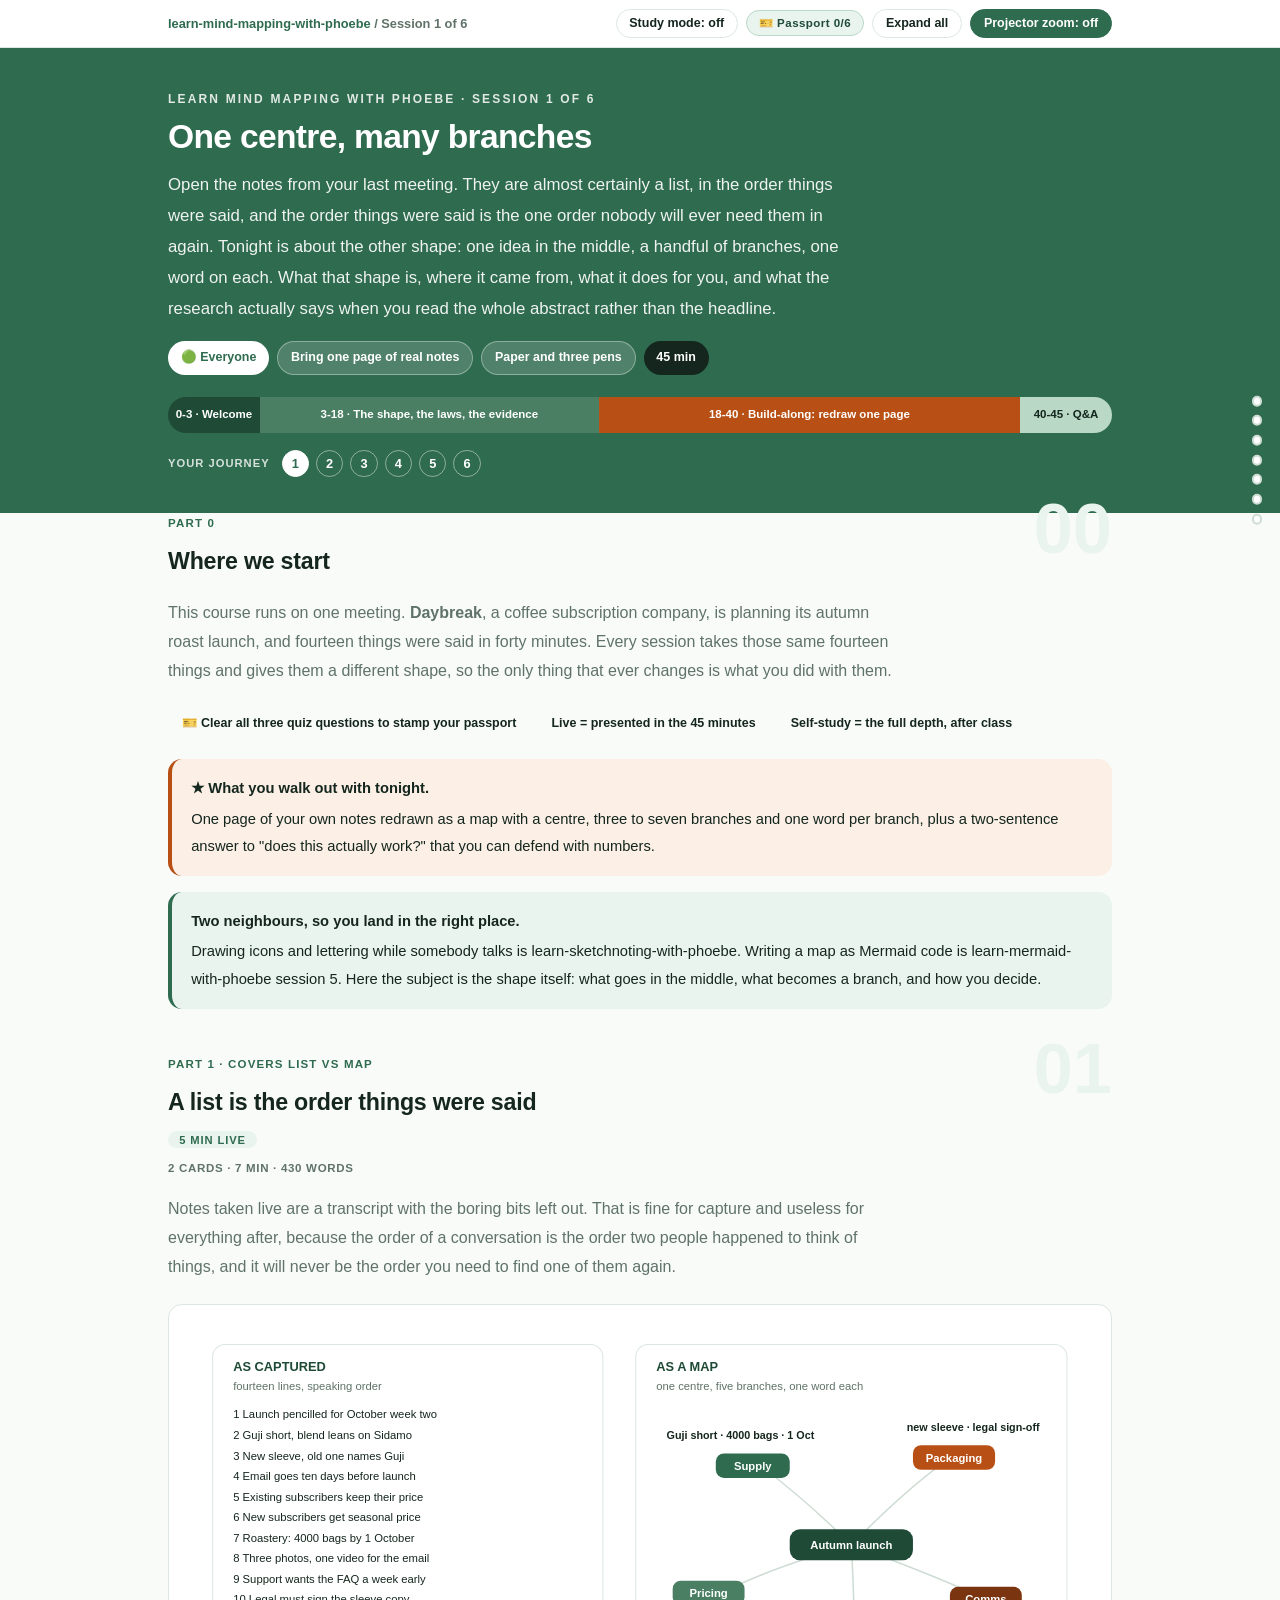
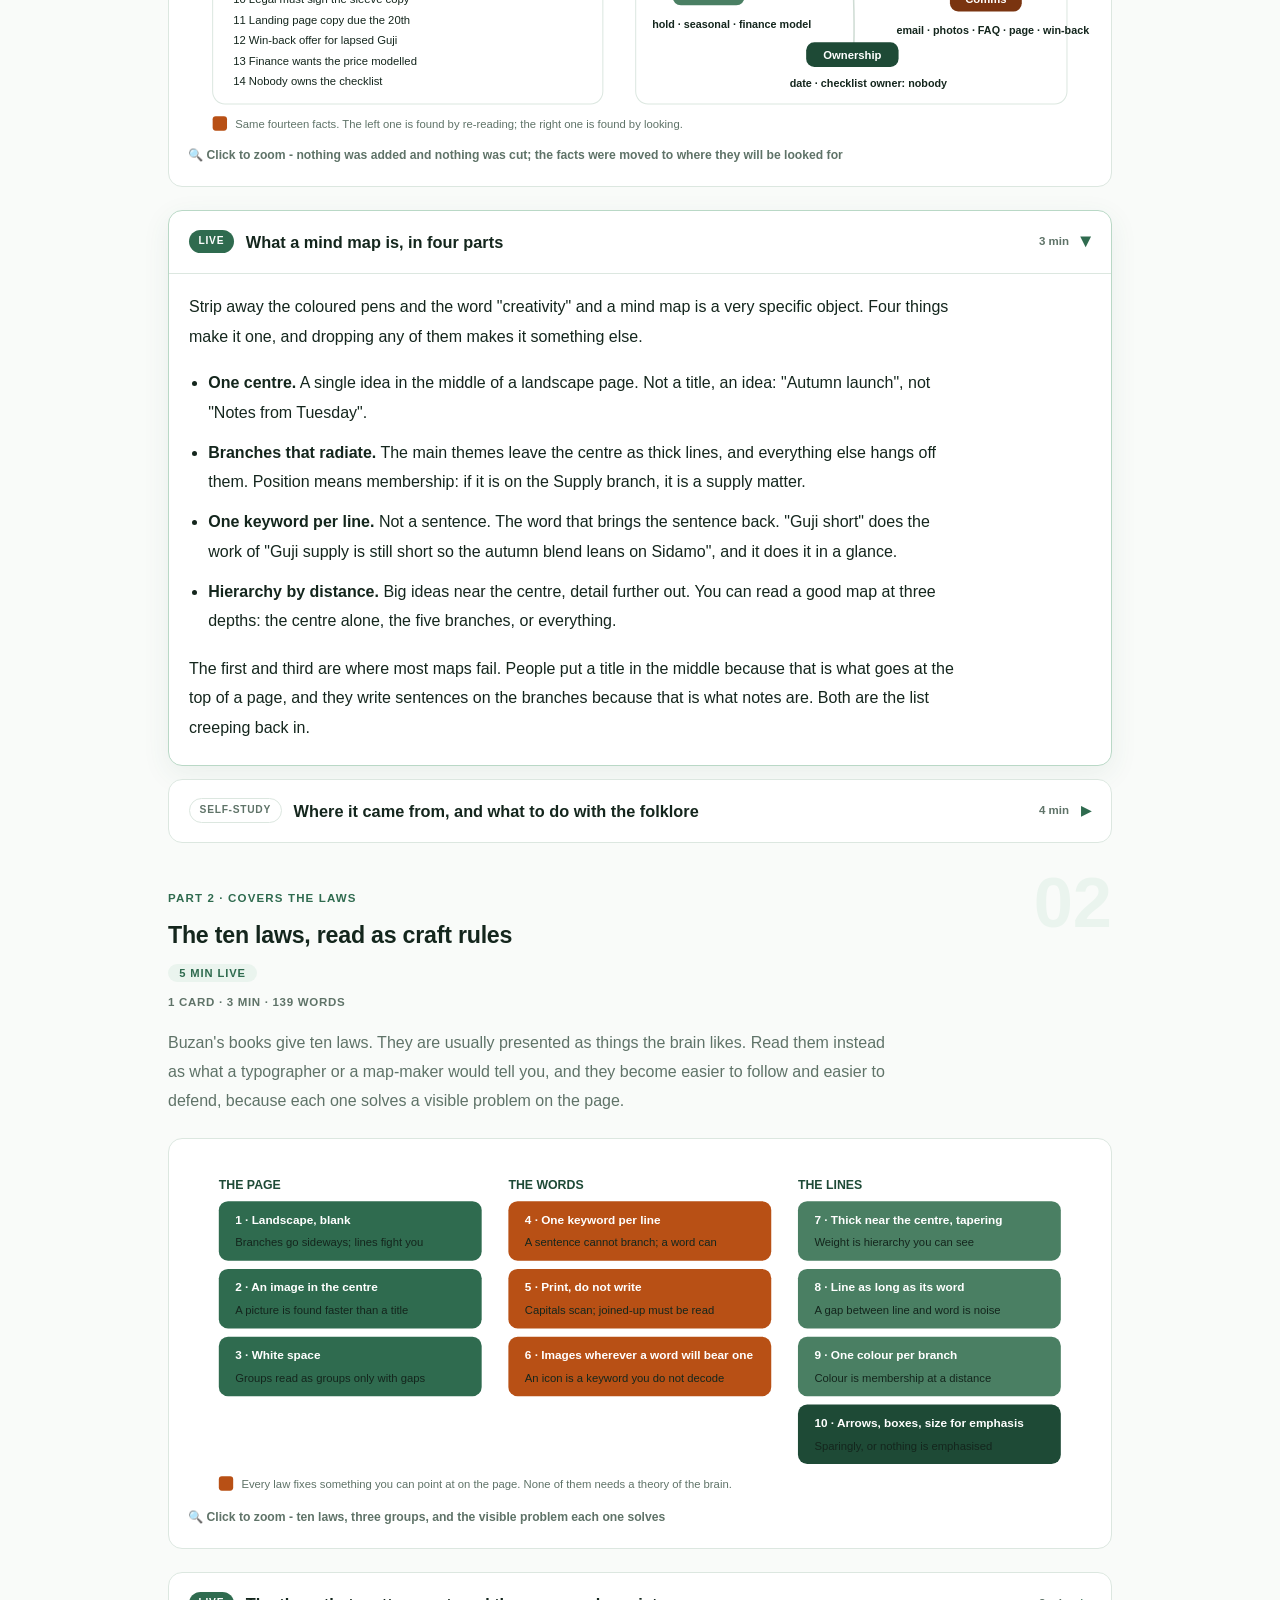
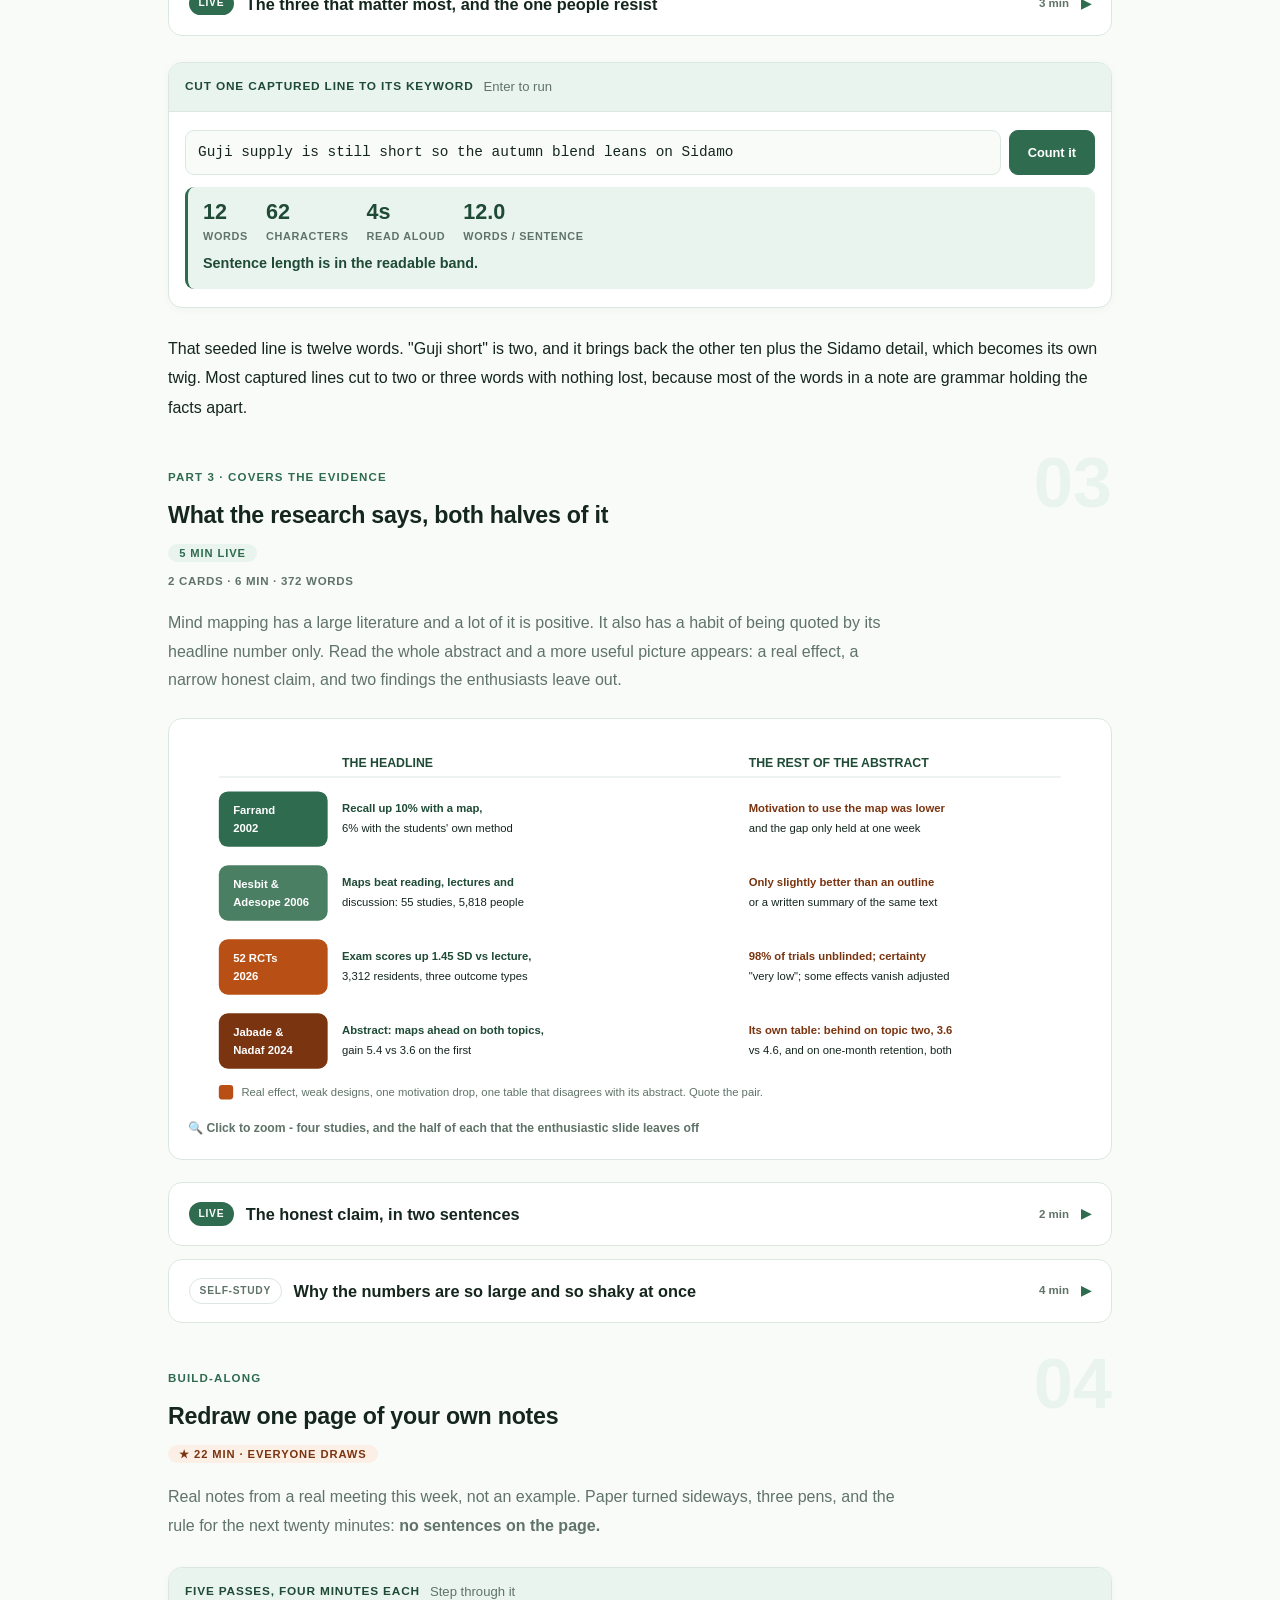
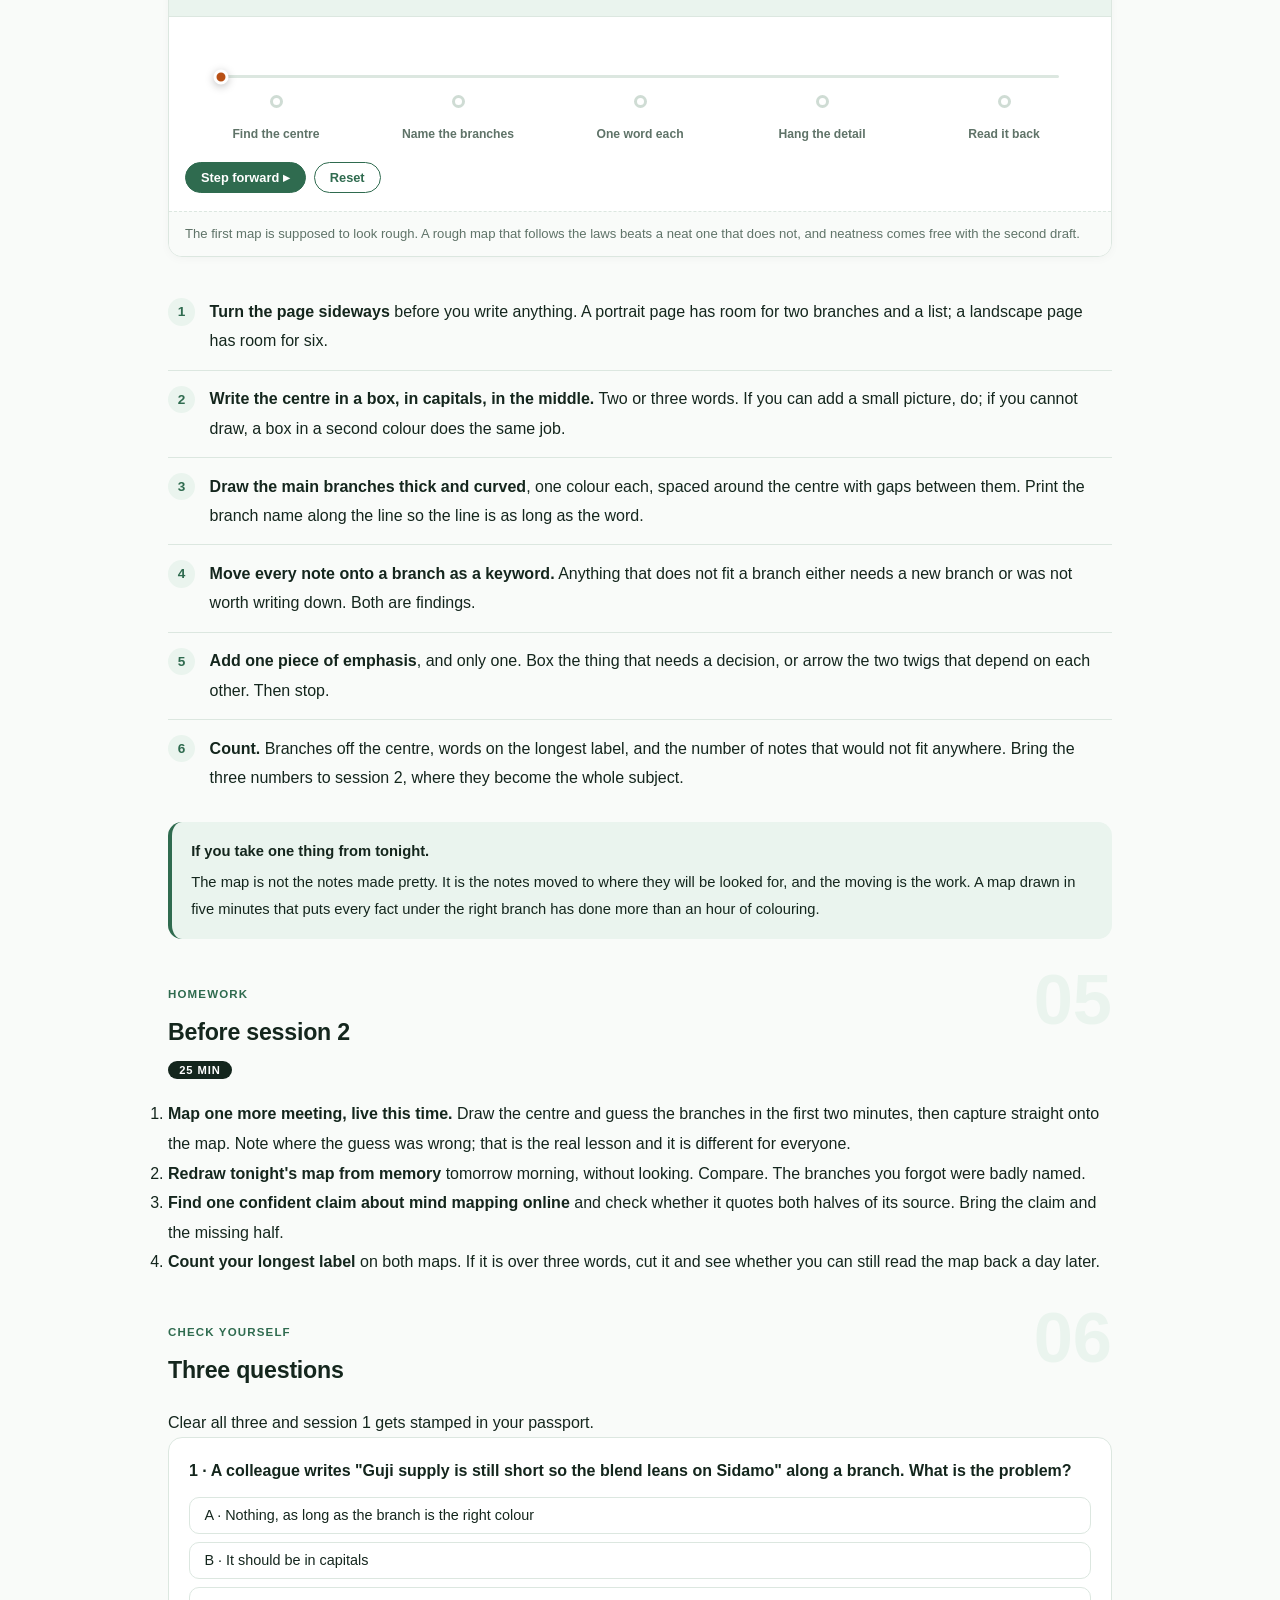
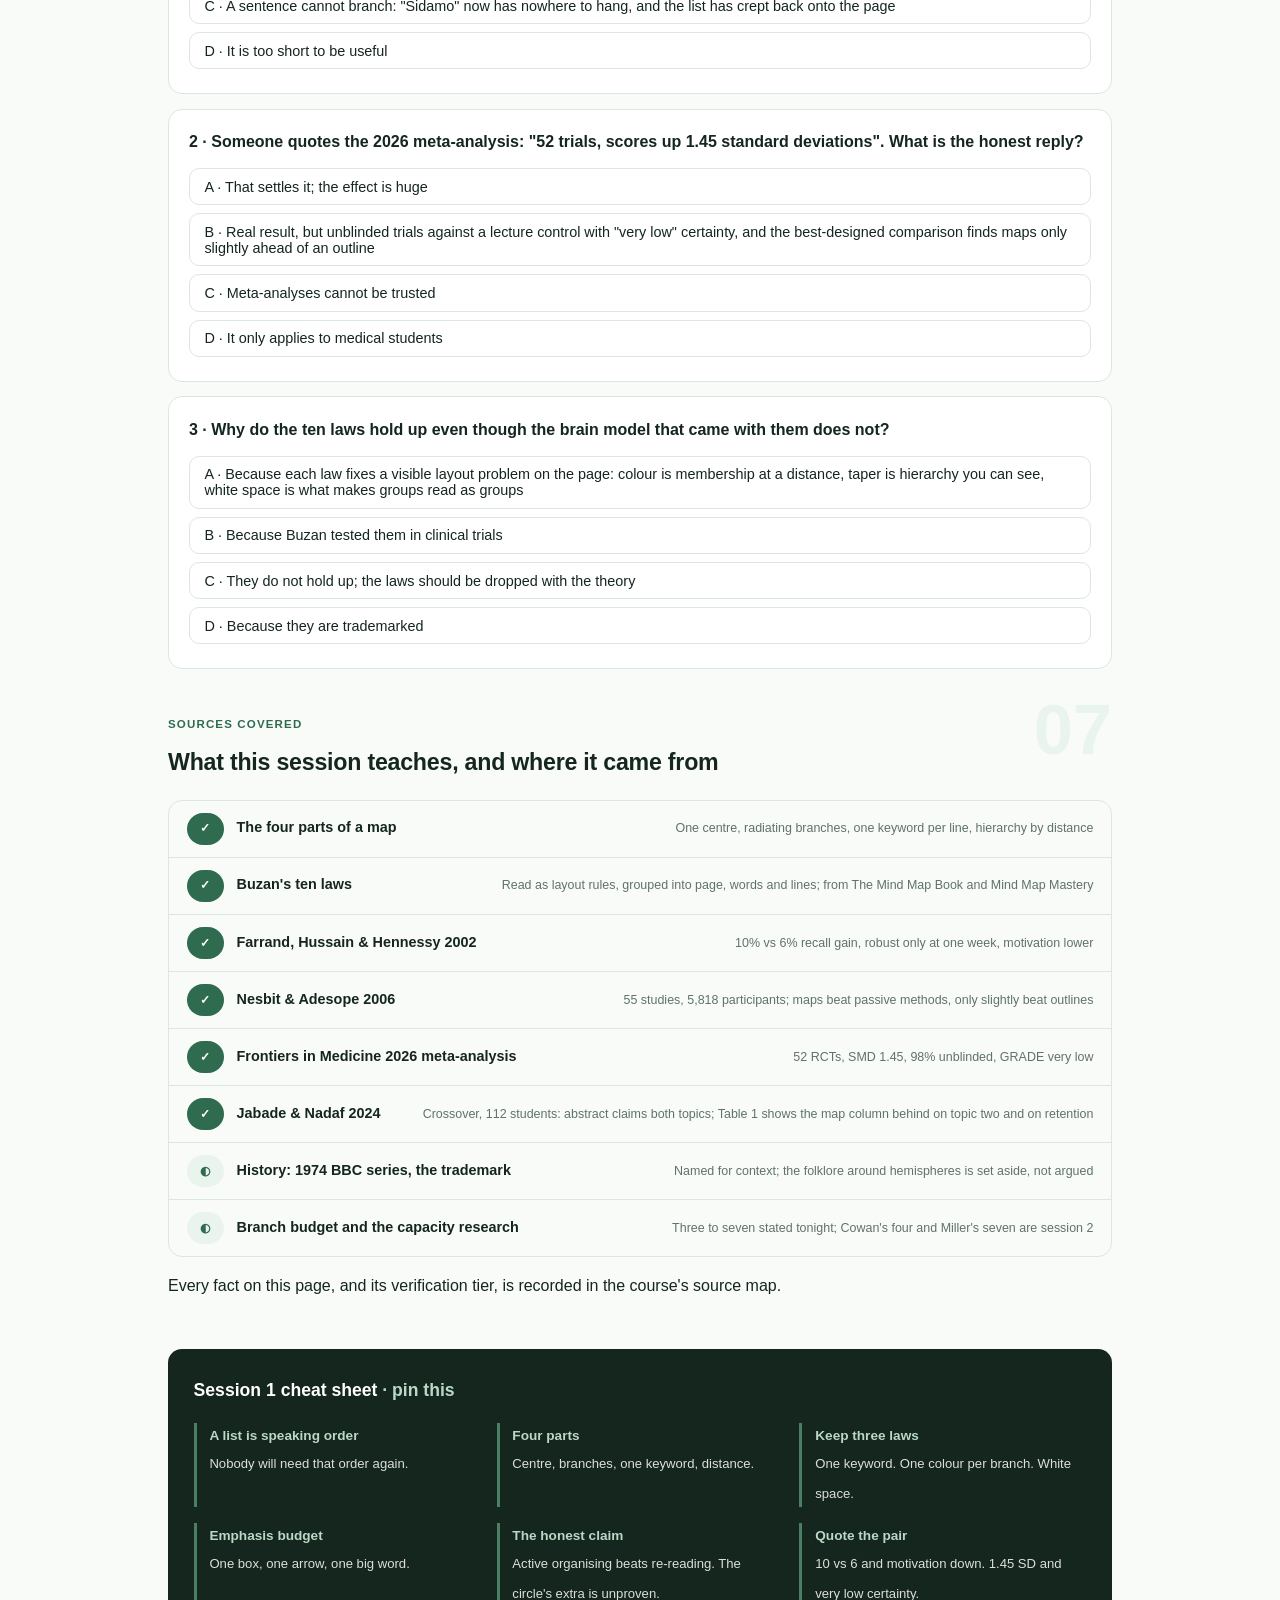
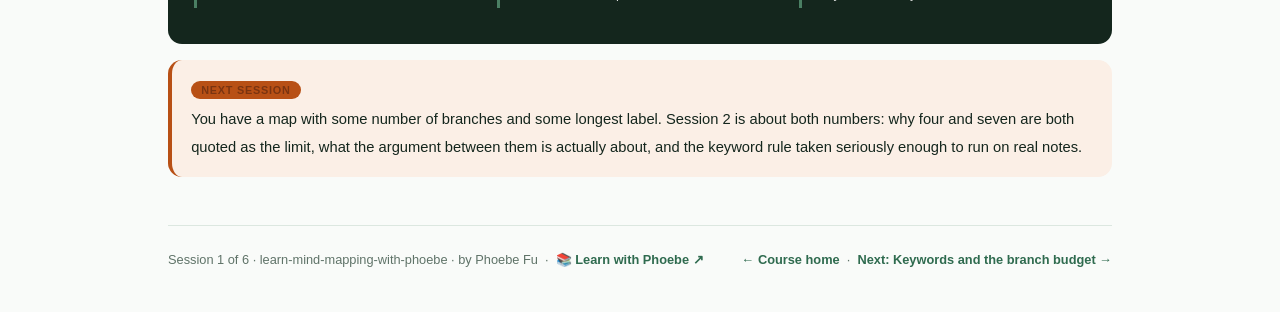
==== commit 71d220a1: "Layout: code boxes stack under step text; toolbar is one row Shared-template defect, live estate-wid" ====
--- a/courses/01-one-centre-many-branches.html
+++ b/courses/01-one-centre-many-branches.html
@@ -19,7 +19,7 @@
 <meta name="twitter:image" content="https://phoebefu6.github.io/learn-mind-mapping-with-phoebe/assets/og-cover.png">
 <!-- social:end -->
 <title>Session 1 · One centre, many branches - learn mind mapping with phoebe</title>
-<link rel="stylesheet" href="../assets/style.css?v=1">
+<link rel="stylesheet" href="../assets/style.css?v=3">
 </head>
 <body>
 
--- a/assets/style.css
+++ b/assets/style.css
@@ -114,8 +114,9 @@
   border-bottom: 1px solid var(--hairline);
   padding: .55rem 0;
 }
-.toolbar .wrap { display: flex; align-items: center; gap: .6rem; }
-.toolbar .crumb { font-size: .8rem; color: var(--muted); font-weight: 600; margin-right: auto; }
+.toolbar .wrap { display: flex; align-items: center; gap: .5rem; flex-wrap: nowrap; }
+.toolbar .crumb { font-size: .8rem; color: var(--muted); font-weight: 600; margin-right: auto; min-width: 0; white-space: nowrap; overflow: hidden; text-overflow: ellipsis; }
+.toolbar .btn { white-space: nowrap; flex: none; padding: .38rem .8rem; font-size: .78rem; line-height: 1.2; }
 .toolbar .crumb a { color: var(--indigo); text-decoration: none; }
 .btn {
   border: 1px solid var(--hairline);
@@ -315,11 +316,15 @@
 /* ---------- demo steps ---------- */
 .steps { counter-reset: step; margin: .6rem 0 1rem; }
 .step {
-  display: flex;
-  gap: .9rem;
+  display: grid;
+  grid-template-columns: max-content minmax(0, 1fr);
+  column-gap: .9rem;
+  row-gap: .2rem;
   padding: .85rem 0;
   border-bottom: .5px solid var(--hairline);
 }
+.step > * { grid-column: 2; min-width: 0; }
+.step > .prompt-box { margin: .8rem 0 .4rem; }
 .step:last-child { border-bottom: none; }
 .step::before {
   counter-increment: step;
@@ -823,7 +828,10 @@
   /* 44px tap targets */
   details.card summary { min-height: 44px; }
   .qopt { min-height: 44px; display: flex; align-items: center; padding: .7rem .9rem; }
-  .toolbar .btn, .pagefoot a { min-height: 44px; display: inline-flex; align-items: center; }
+  .toolbar .btn, .pagefoot a { min-height: 44px; display: inline-flex; align-items: center; justify-content: center; }
+  .toolbar .crumb, .toolbar #zoom-toggle { display: none; }
+  .toolbar .btn { flex: 1 1 0; padding: .3rem .4rem; font-size: .72rem; }
+  table.clean { display: block; overflow-x: auto; -webkit-overflow-scrolling: touch; }
 }
 
 @media (max-width: 640px) {
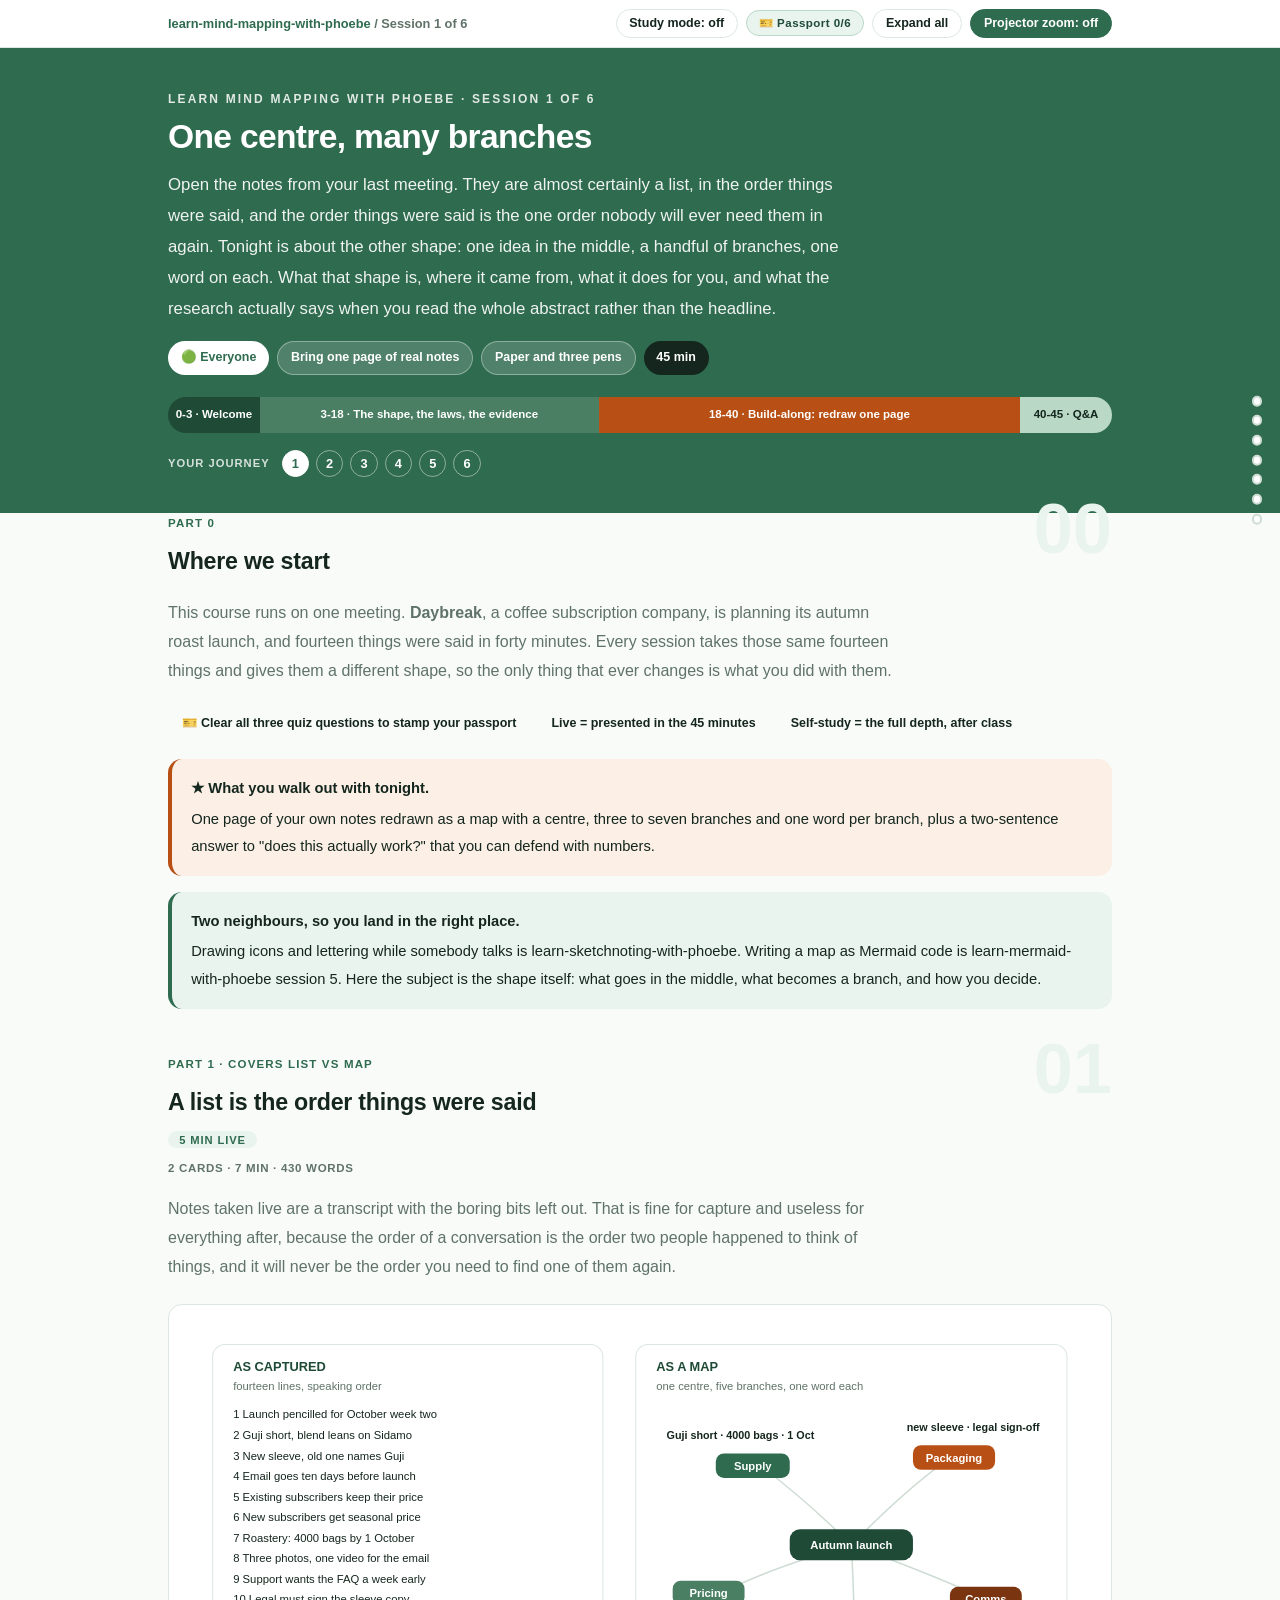
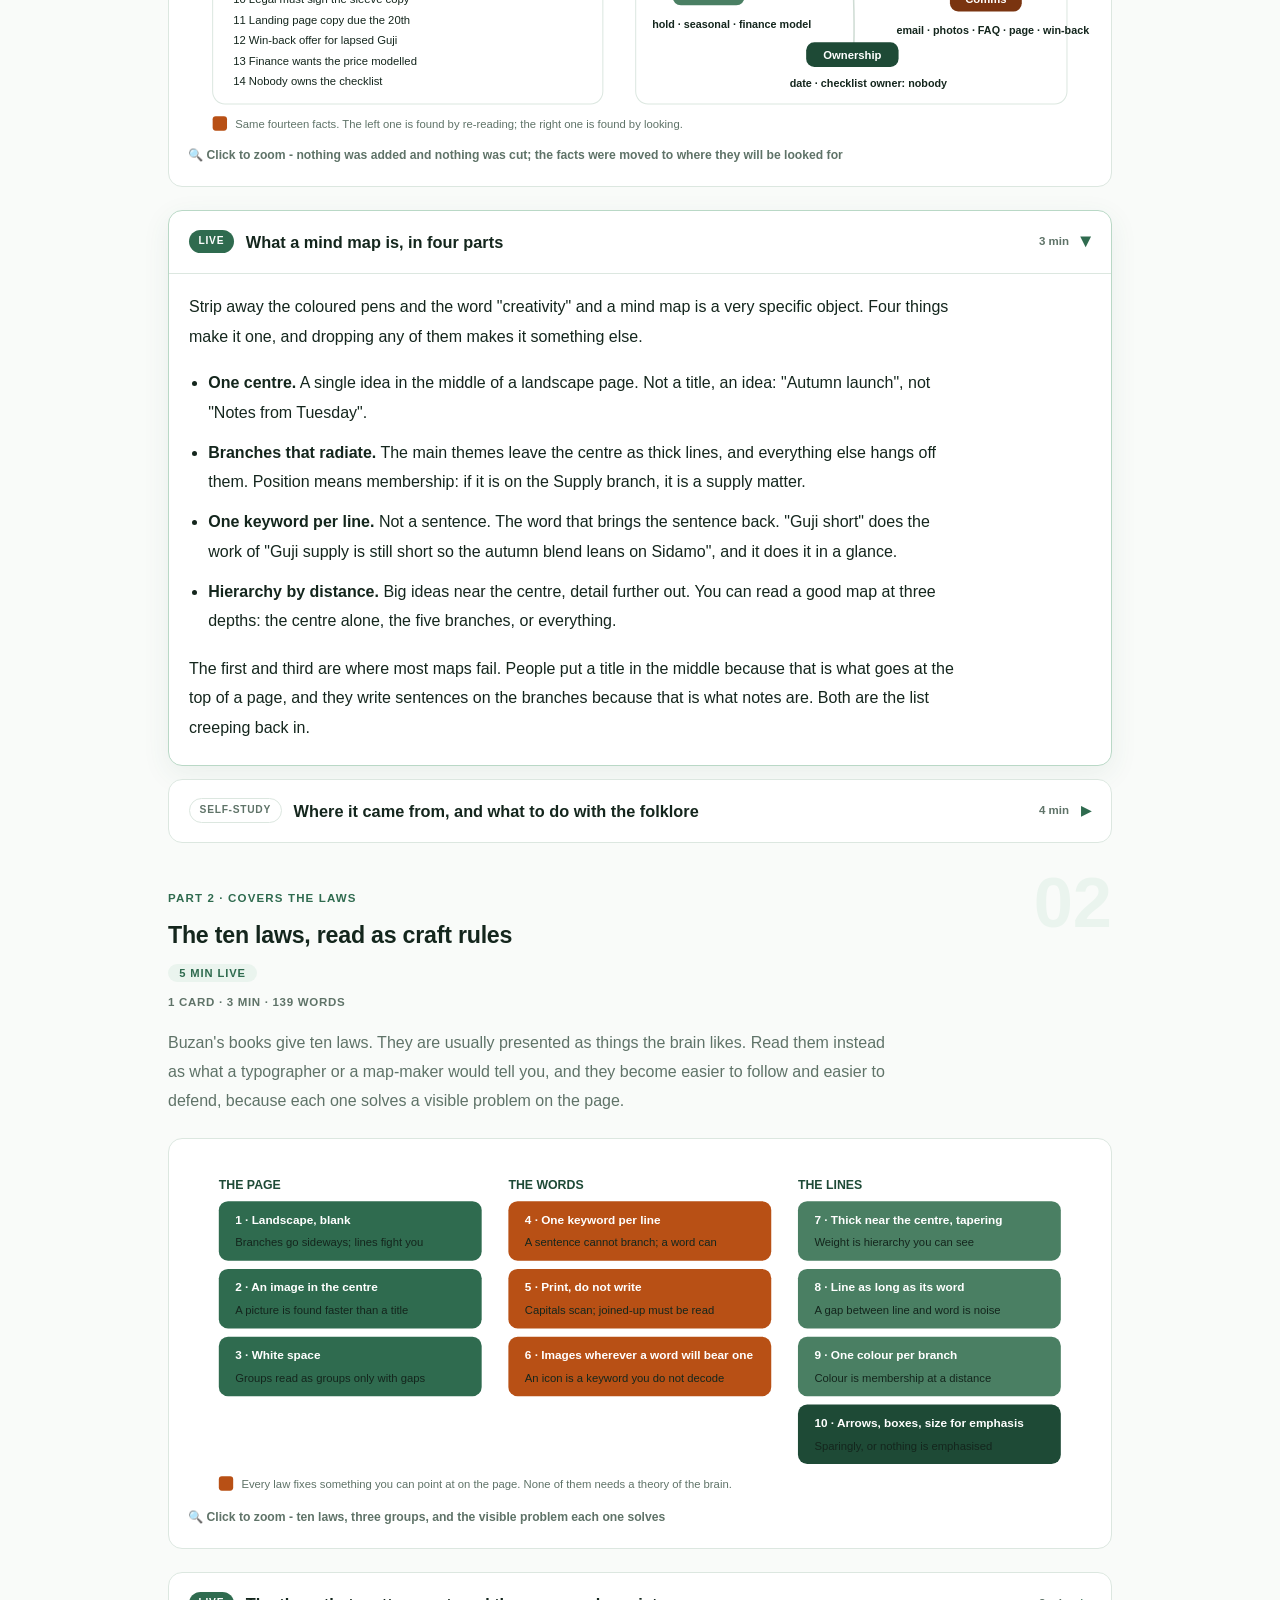
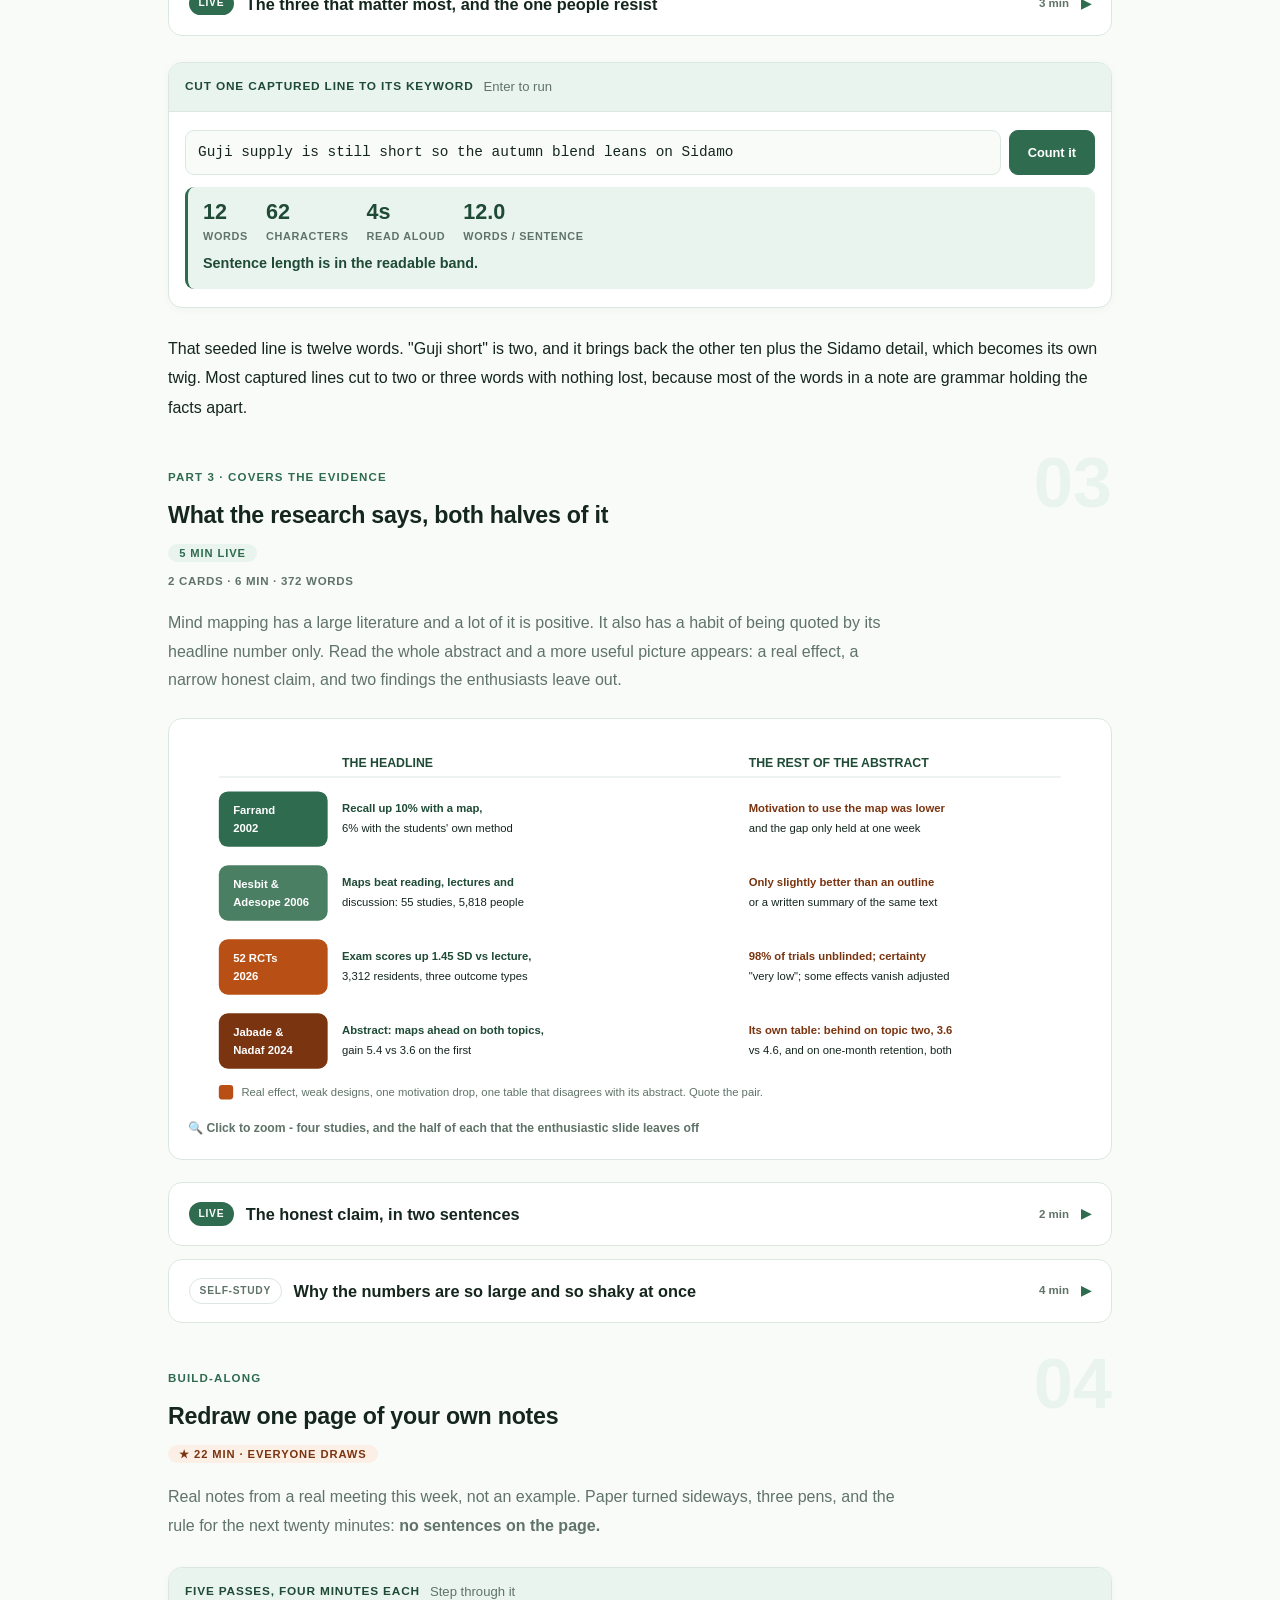
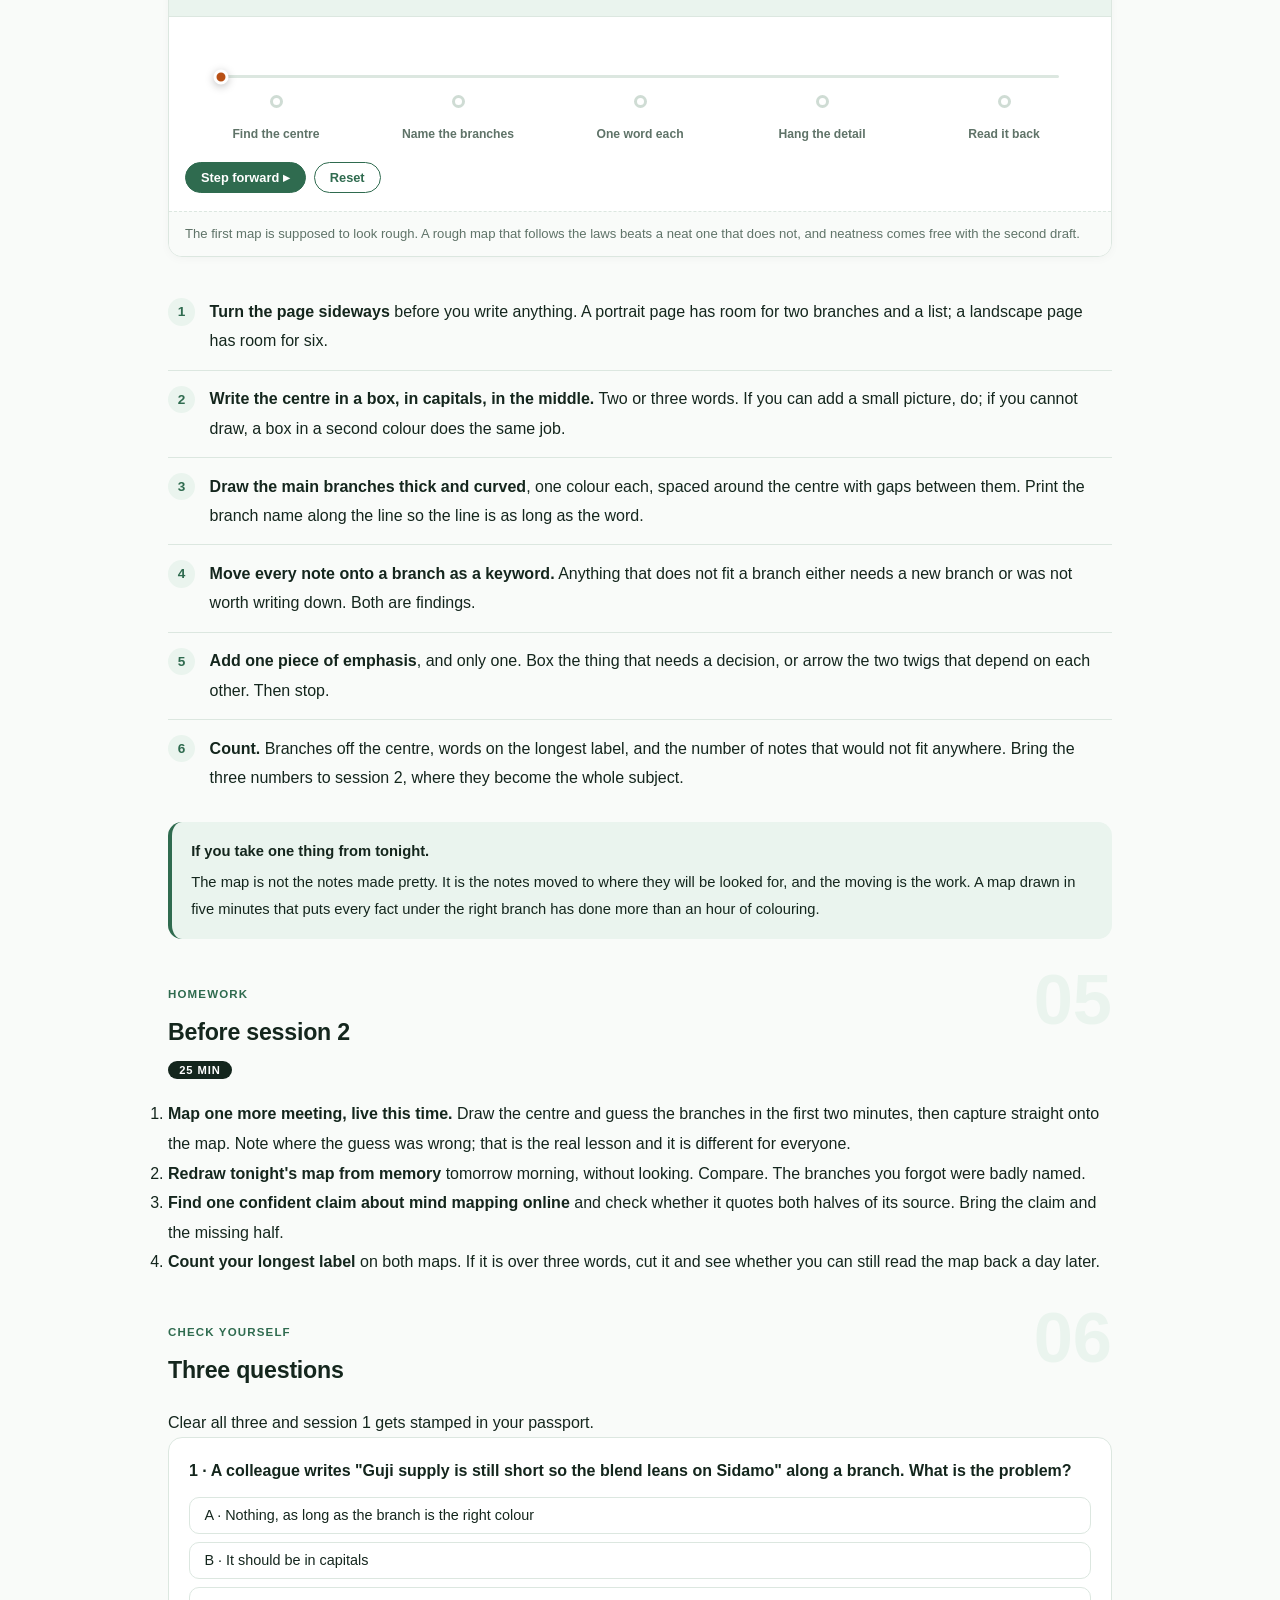
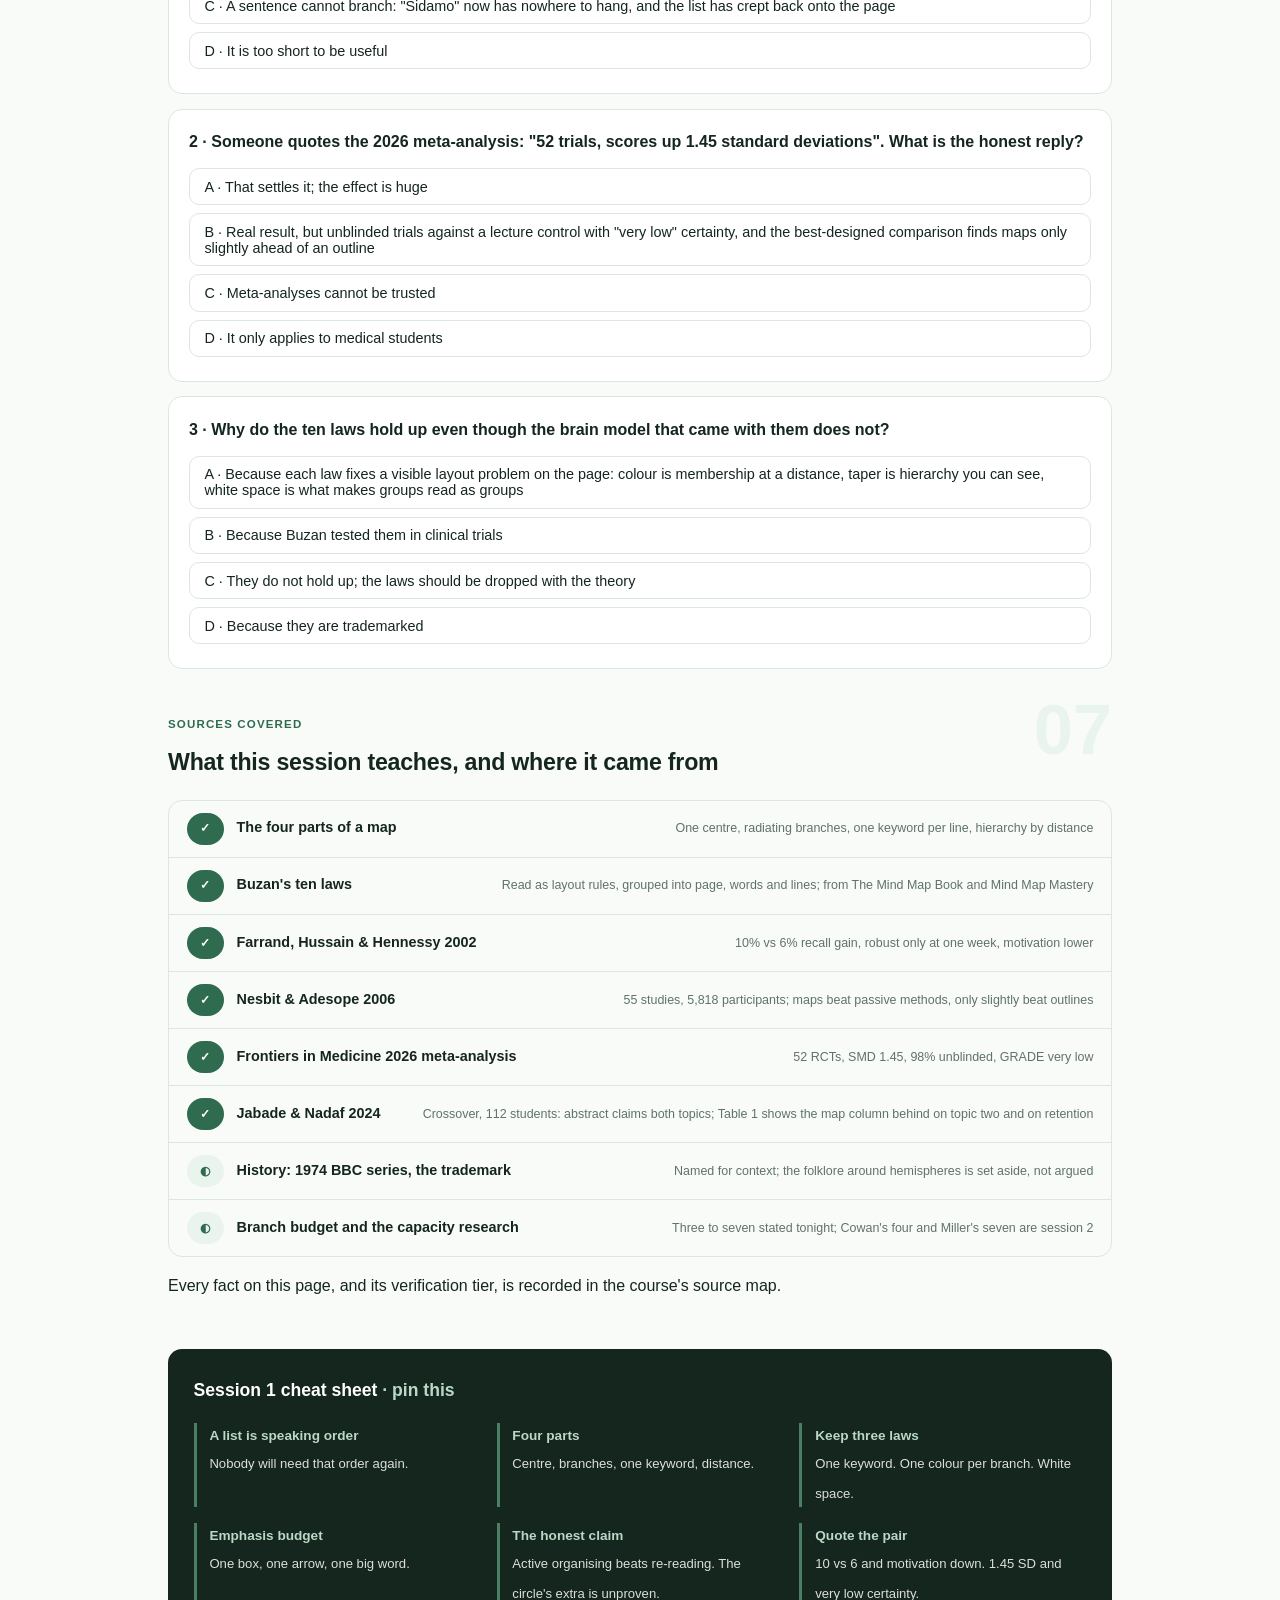
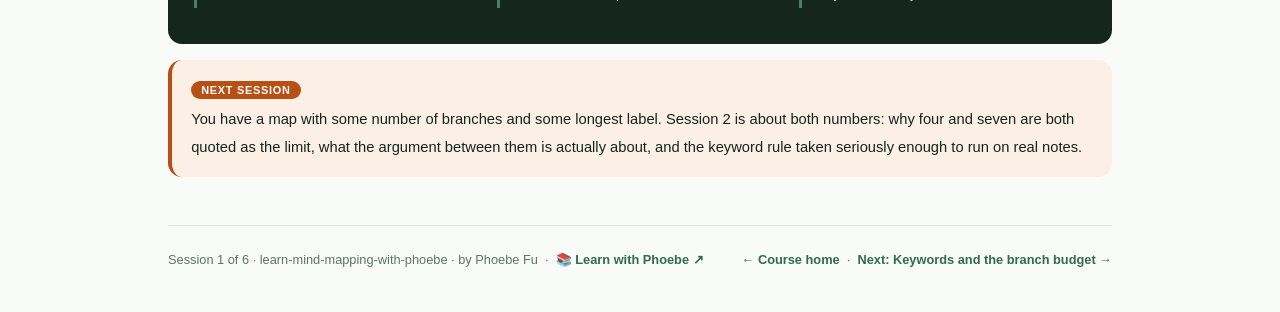
==== commit 7b359820: "Fix unreadable pills and labels: white text on the amber fill The "Real world" pill, build-along ste" ====
--- a/courses/01-one-centre-many-branches.html
+++ b/courses/01-one-centre-many-branches.html
@@ -19,7 +19,7 @@
 <meta name="twitter:image" content="https://phoebefu6.github.io/learn-mind-mapping-with-phoebe/assets/og-cover.png">
 <!-- social:end -->
 <title>Session 1 · One centre, many branches - learn mind mapping with phoebe</title>
-<link rel="stylesheet" href="../assets/style.css?v=3">
+<link rel="stylesheet" href="../assets/style.css?v=4">
 </head>
 <body>
 
--- a/assets/style.css
+++ b/assets/style.css
@@ -236,7 +236,7 @@
 .pill.solid { background: var(--indigo); color: #fff; }
 .pill.light { background: var(--indigo-50); color: var(--indigo); }
 .pill.inkpill { background: var(--ink); color: #fff; }
-.pill.amber, .pill.peach { background: var(--amber); color: var(--amber-ink); }
+.pill.amber, .pill.peach { background: var(--amber); color: #fff; }
 .pill.bare { color: var(--faint); }
 
 /* ---------- 4D grid ---------- */
@@ -294,7 +294,7 @@
   padding: .15rem .7rem;
 }
 .prompt-box.bad .label { background: var(--faint); color: var(--ink); }
-.prompt-box.good .label { background: var(--amber); color: var(--amber-ink); }
+.prompt-box.good .label { background: var(--amber); color: #fff; }
 .copy-btn {
   position: absolute;
   top: .7rem;
@@ -311,7 +311,7 @@
   transition: background .15s ease;
 }
 .copy-btn:hover { background: rgba(255,255,255,.22); }
-.copy-btn.copied { background: var(--amber); border-color: var(--amber); color: var(--amber-ink); }
+.copy-btn.copied { background: var(--amber); border-color: var(--amber); color: #fff; }
 
 /* ---------- demo steps ---------- */
 .steps { counter-reset: step; margin: .6rem 0 1rem; }
@@ -363,7 +363,7 @@
 .callout.example .ex-pill {
   display: inline-block;
   background: var(--amber);
-  color: var(--amber-ink);
+  color: #fff;
   border-radius: 999px;
   padding: .15rem .7rem;
   font-size: .68rem;
@@ -705,7 +705,7 @@
   font-family: inherit; transition: all .14s ease; white-space: nowrap;
 }
 .sql-btn:hover { background: rgba(255,255,255,.2); }
-.sql-btn.sql-run { background: var(--amber); color: var(--amber-ink); border-color: var(--amber); }
+.sql-btn.sql-run { background: var(--amber); color: #fff; border-color: var(--amber); }
 .sql-btn.sql-run:hover { filter: brightness(1.05); }
 .sql-label {
   display: block;
@@ -959,7 +959,7 @@
   z-index: 2;
 }
 .hs-pin:hover { transform: translate(-50%, -50%) scale(1.18); }
-.hs-pin.on { background: var(--amber); color: var(--amber-ink); }
+.hs-pin.on { background: var(--amber); color: #fff; }
 .hs-pin::before {
   content: ""; position: absolute; inset: -7px; border-radius: 999px;
   border: 2px solid var(--indigo); opacity: 0;
@@ -1105,7 +1105,7 @@
   padding: 4px 11px; border-radius: 999px;
   background: rgba(255,255,255,.15);
 }
-.stakes-read .sk-delta.good { background: var(--amber); color: var(--amber-ink); }
+.stakes-read .sk-delta.good { background: var(--amber); color: #fff; }
 .stakes-read .sk-delta.bad { background: #FCA5A5; color: #7f1d1d; }
 
 /* --- 6. scorecard: halfway self-grade ------------------ */
@@ -1141,7 +1141,7 @@
   background: var(--indigo-50); color: var(--indigo-deep);
   border: 1px solid var(--indigo-soft); cursor: default;
 }
-.pp-pill.full { background: var(--amber); color: var(--amber-ink); border-color: var(--amber); }
+.pp-pill.full { background: var(--amber); color: #fff; border-color: var(--amber); }
 .pp-strip { display: flex; gap: 10px; flex-wrap: wrap; margin: 18px 0 6px; }
 .pp-stamp {
   display: flex; flex-direction: column; align-items: center; gap: 6px;
@@ -1168,7 +1168,7 @@
   display: inline-block; margin-bottom: 7px;
   font: 800 0.68rem Inter, sans-serif; letter-spacing: .07em;
   text-transform: uppercase; padding: 3px 10px; border-radius: 999px;
-  background: var(--amber); color: var(--amber-ink);
+  background: var(--amber); color: #fff;
 }
 
 /* --- mobile floor (desktop is the product) ------------- */
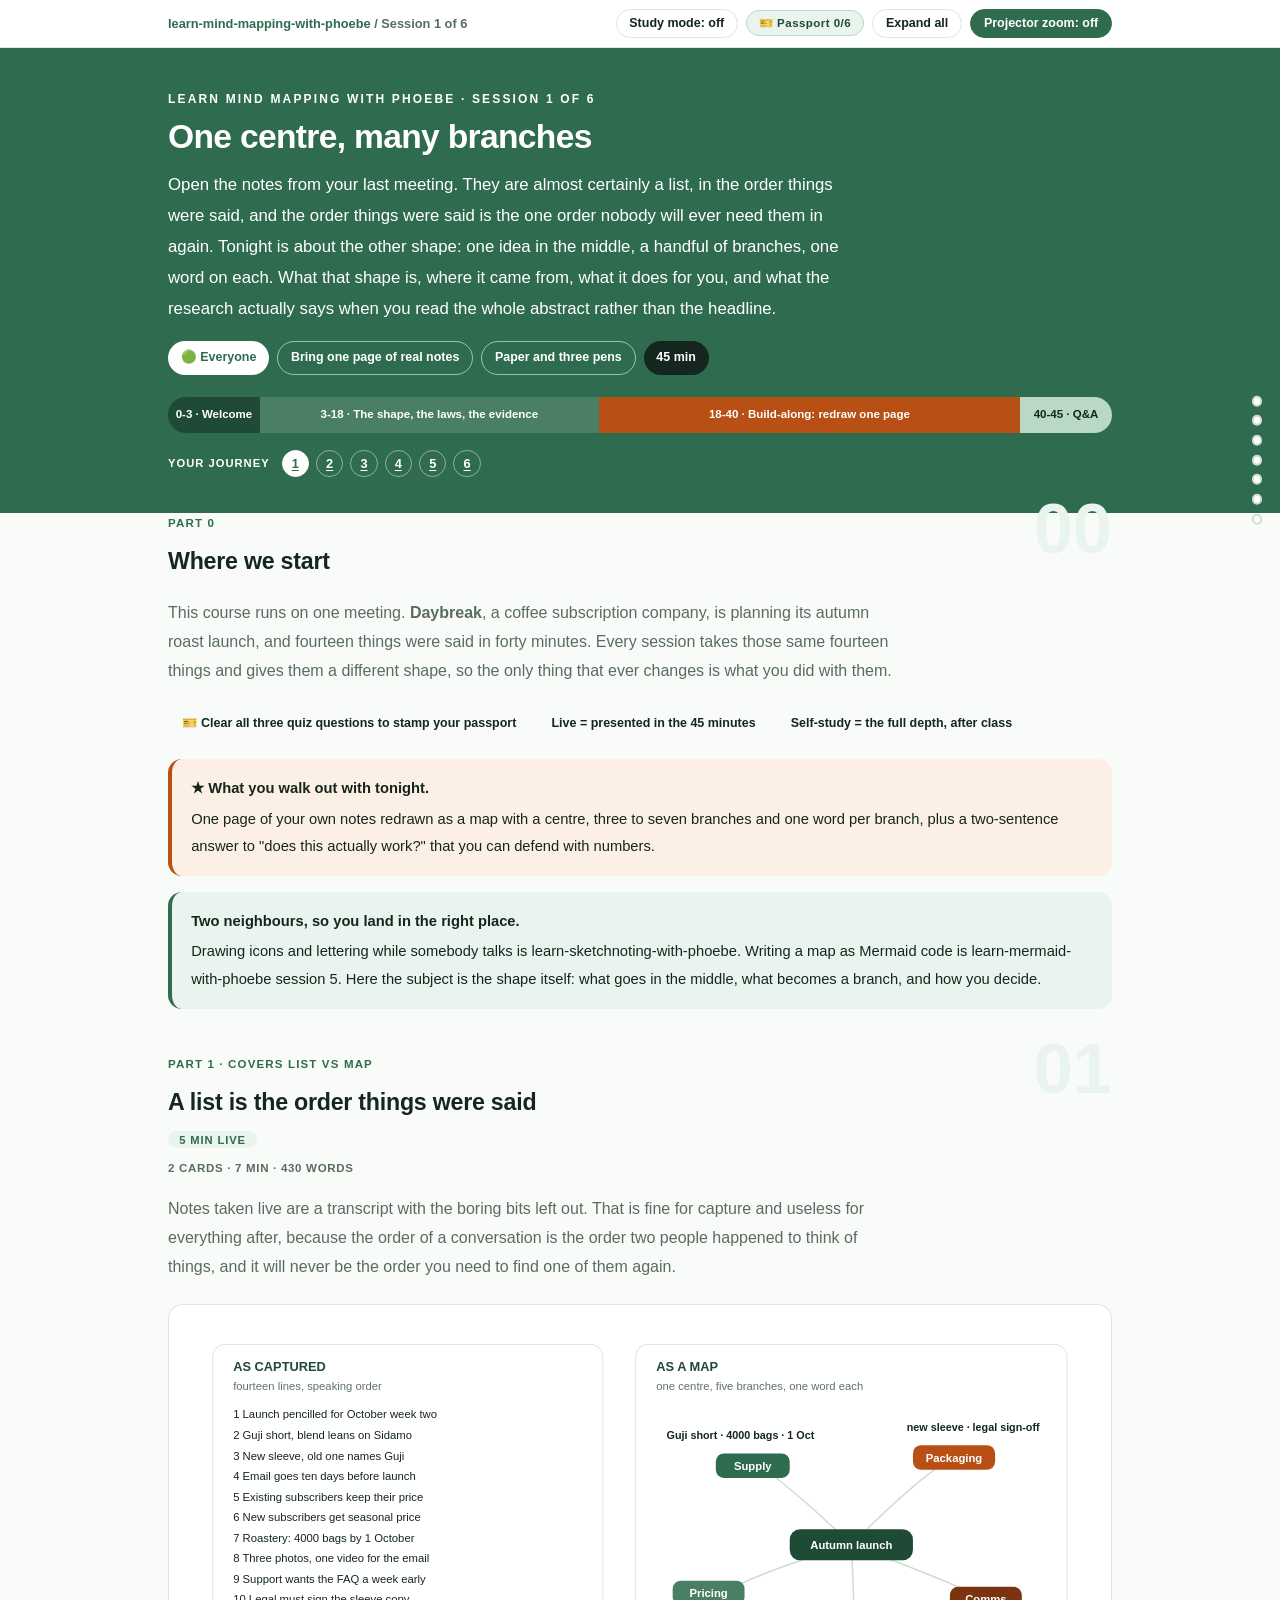
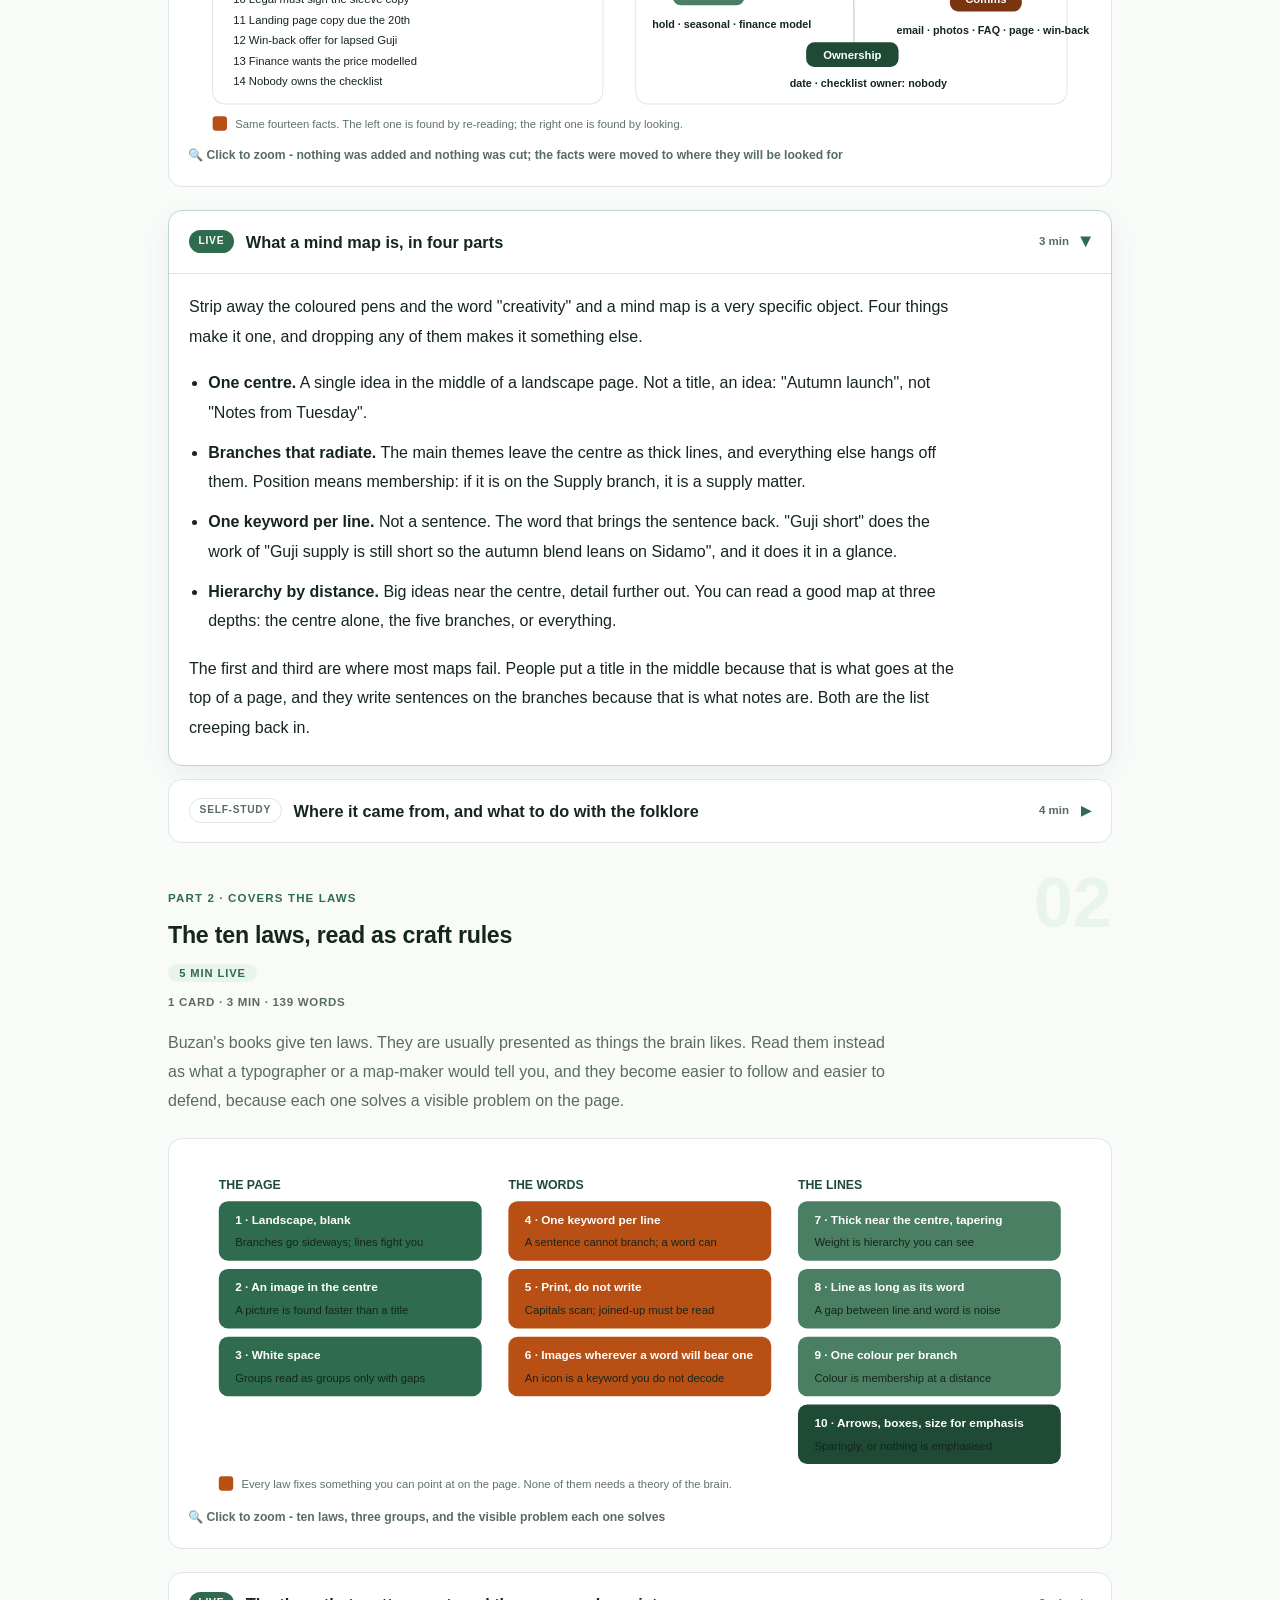
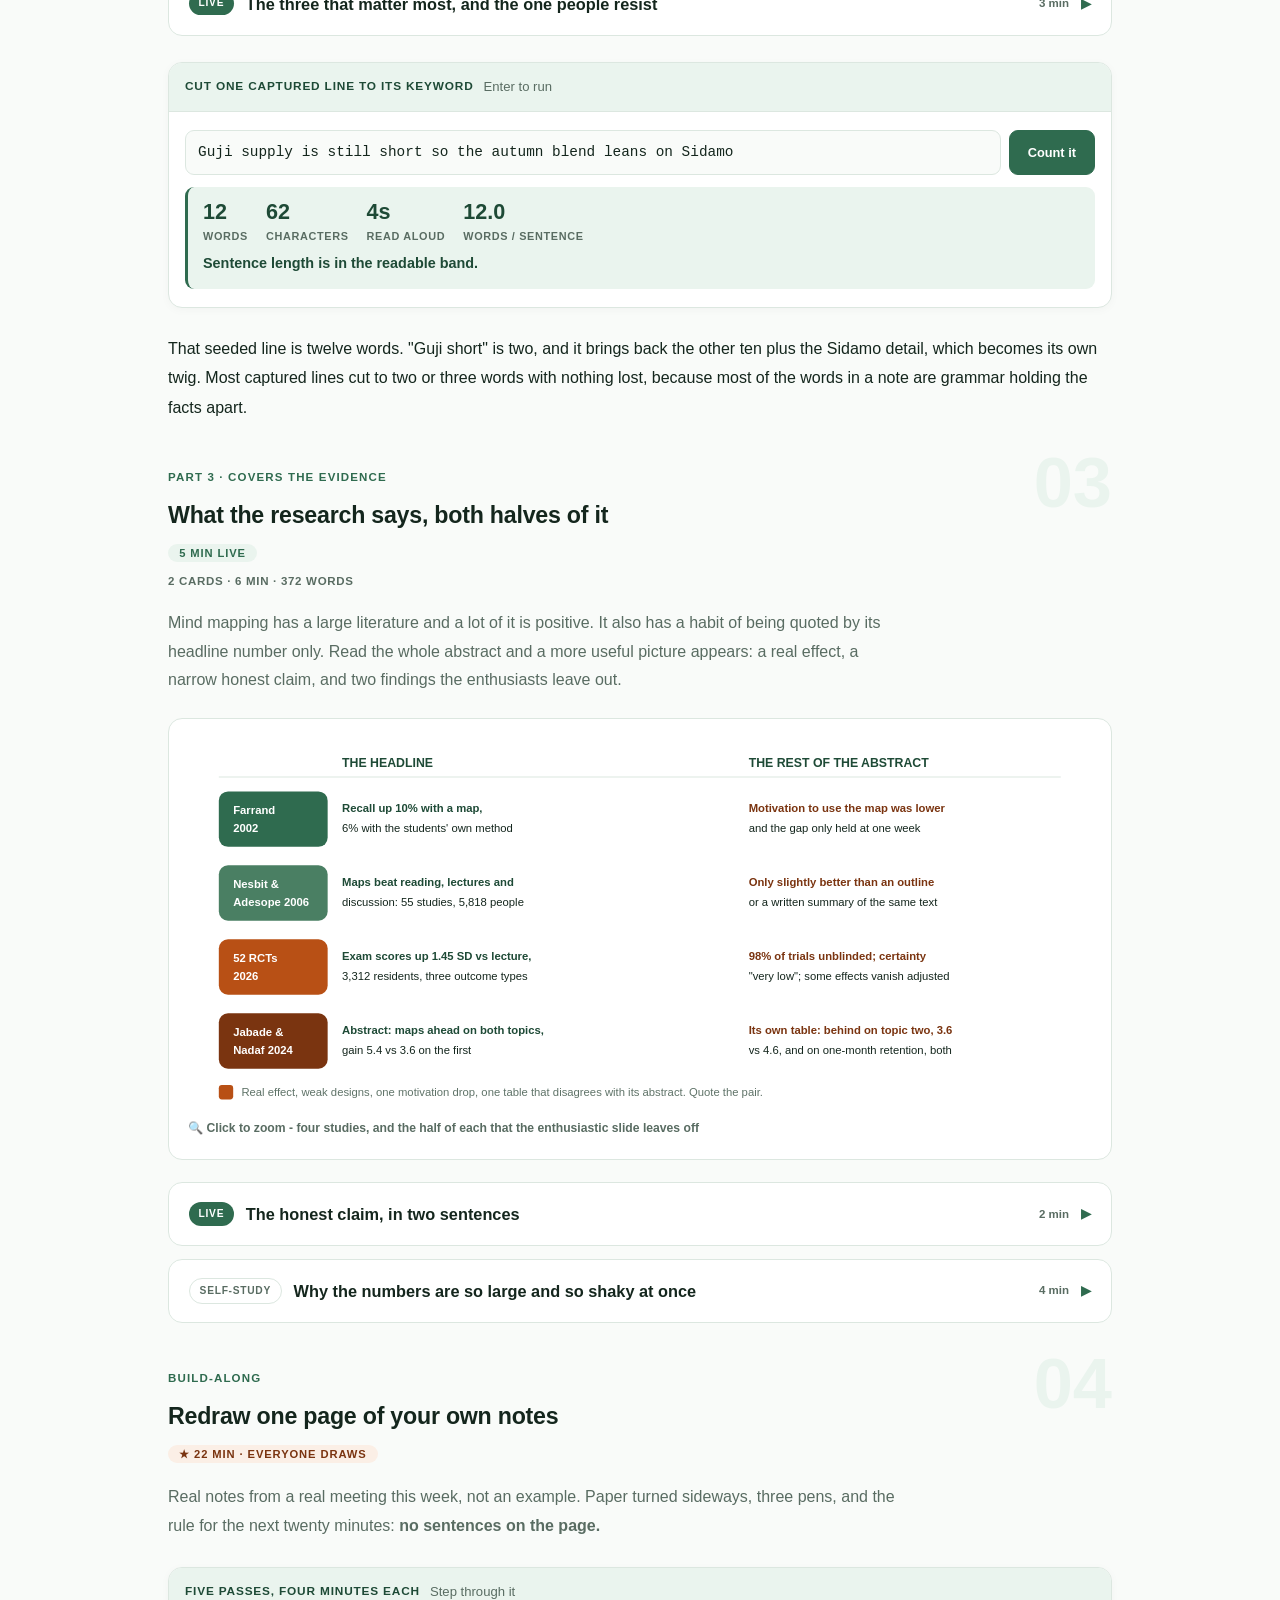
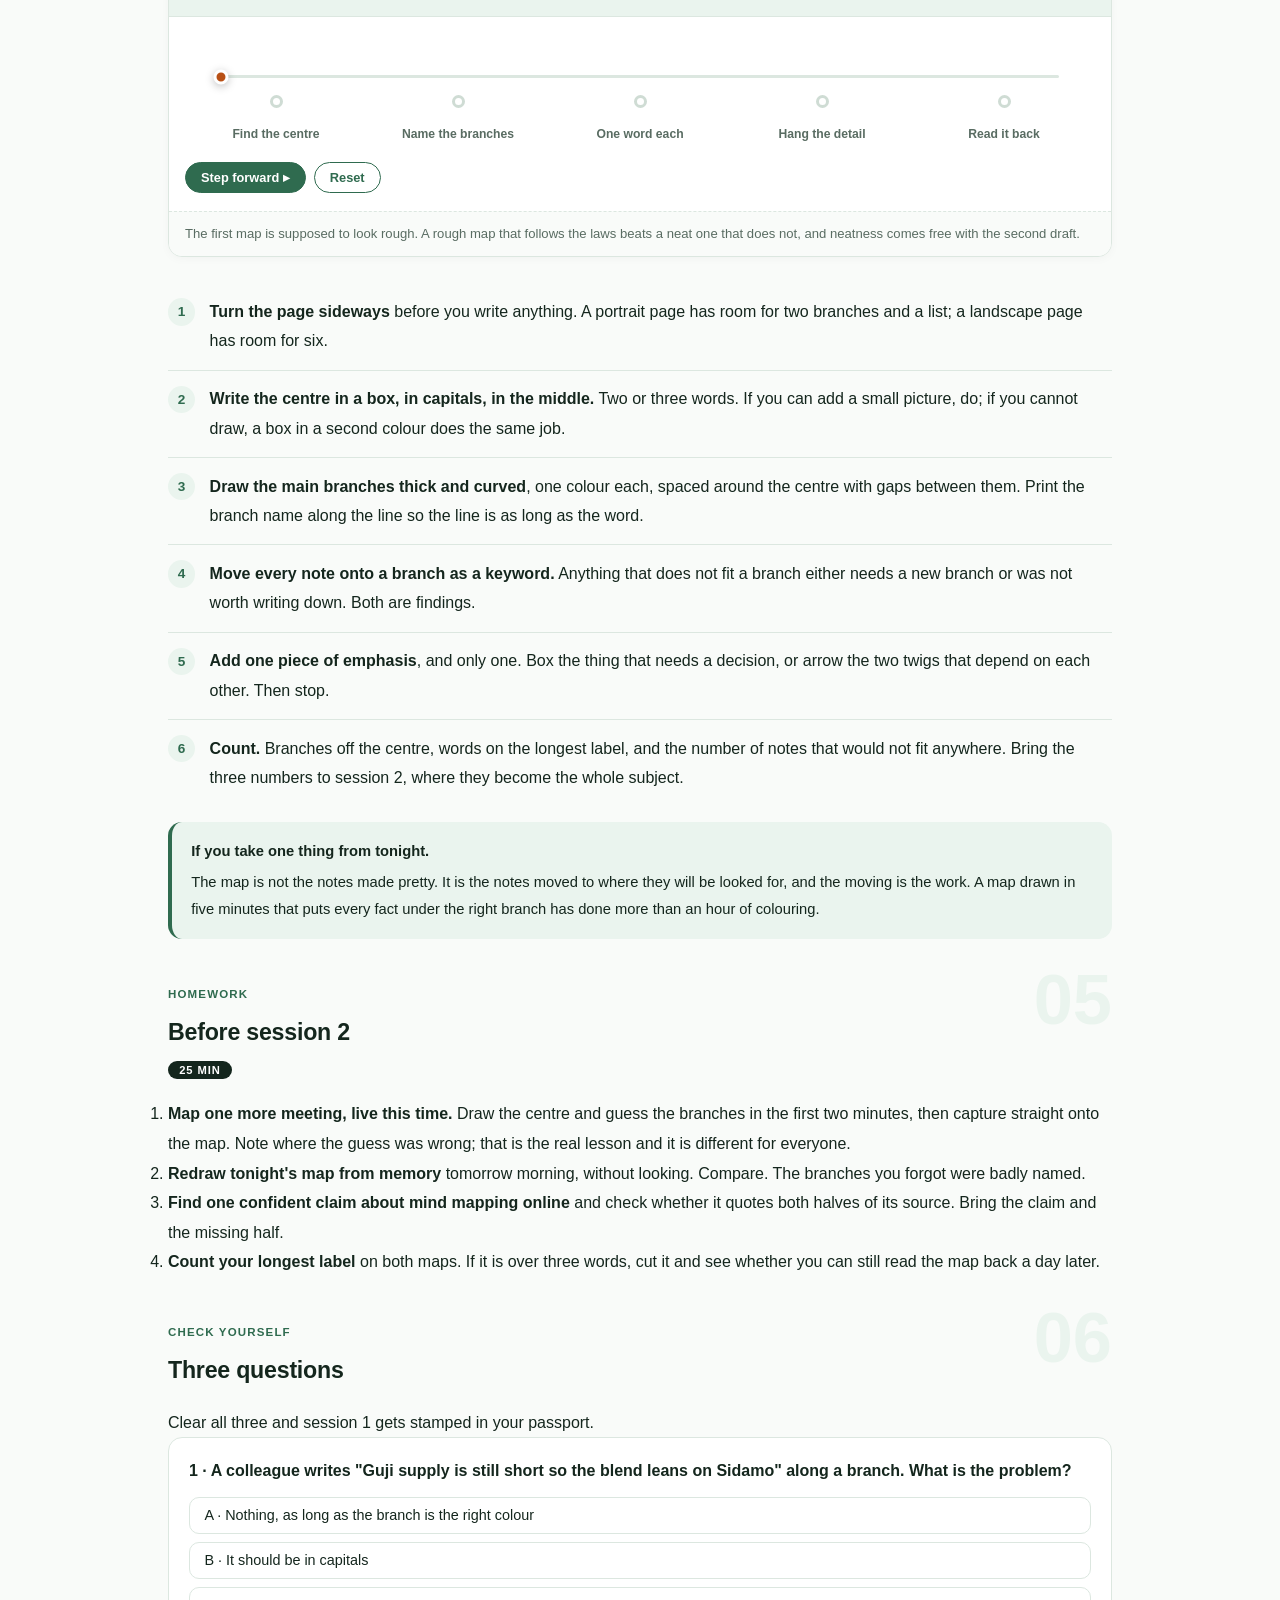
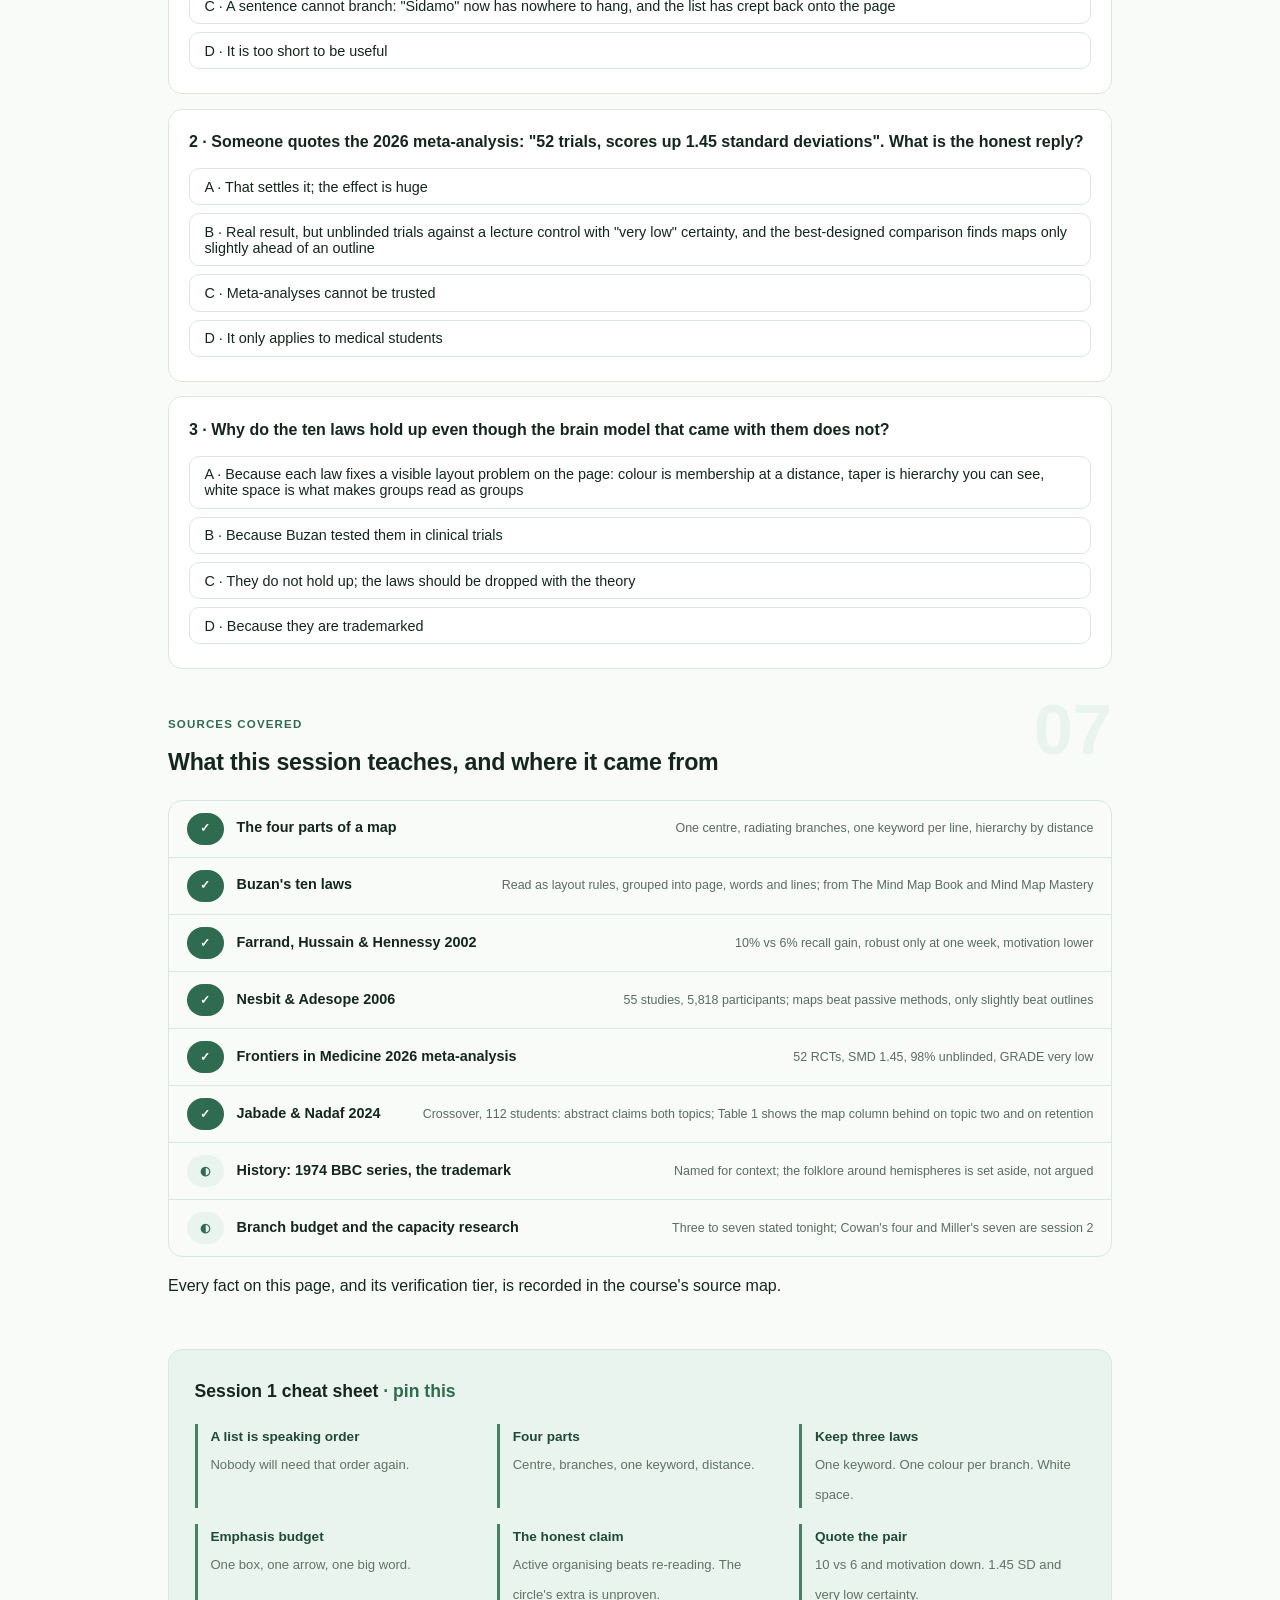
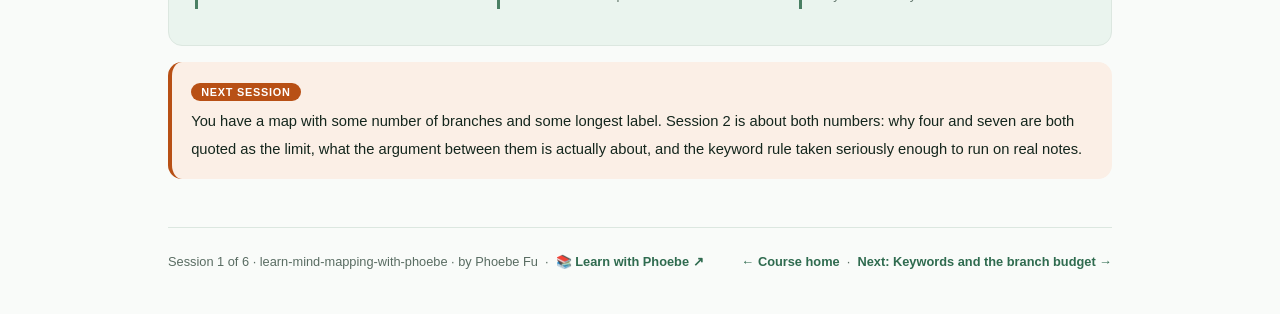
==== commit 4e777432: "Light surfaces everywhere: lightbox, cheat panel, code boxes; contrast and phone-width fixes Every d" ====
--- a/courses/01-one-centre-many-branches.html
+++ b/courses/01-one-centre-many-branches.html
@@ -19,7 +19,7 @@
 <meta name="twitter:image" content="https://phoebefu6.github.io/learn-mind-mapping-with-phoebe/assets/og-cover.png">
 <!-- social:end -->
 <title>Session 1 · One centre, many branches - learn mind mapping with phoebe</title>
-<link rel="stylesheet" href="../assets/style.css?v=4">
+<link rel="stylesheet" href="../assets/style.css?v=20">
 </head>
 <body>
 
@@ -461,6 +461,6 @@
 
 </main>
 
-<script src="../assets/app.js?v=1"></script>
+<script src="../assets/app.js?v=20"></script>
 </body>
 </html>
--- a/assets/style.css
+++ b/assets/style.css
@@ -10,15 +10,15 @@
   --indigo-soft: #B9D8C6;
   --indigo-50: #EAF4EE;
   --ink: #14261D;
-  --muted: #5F7368;
+  --muted: #596C62;
   --faint: #CFDCD4;
   --hairline: #DCE7E0;
   --amber: #B85015;
   --amber-ink: #7A3410;
   --amber-50: #FBEFE6;
   --paper: #F9FBF9;
-  --code-bg: #12221A;
-  --code-ink: #DCE7E0;
+  --code-bg: #EAF4EE;
+  --code-ink: #14261D;
   --radius: 14px;
 }
 
@@ -48,7 +48,7 @@
   font-size: .75rem;
   letter-spacing: .18em;
   text-transform: uppercase;
-  opacity: .85;
+  opacity: 1;
   font-weight: 600;
 }
 .masthead h1 {
@@ -59,7 +59,7 @@
   letter-spacing: -.02em;
 }
 .masthead h1 .accent { color: inherit; }
-.masthead .sub { font-size: 1.05rem; opacity: .92; max-width: 44rem; }
+.masthead .sub { font-size: 1.05rem; opacity: 1; max-width: 44rem; }
 
 .chip-row { display: flex; flex-wrap: wrap; gap: .5rem; margin-top: 1.1rem; }
 .chip {
@@ -73,7 +73,7 @@
   white-space: nowrap;
 }
 .chip.level { background: #fff; color: var(--indigo); }
-.chip.audience { background: rgba(255,255,255,.16); color: #fff; border: 1px solid rgba(255,255,255,.35); }
+.chip.audience { background: rgba(255,255,255,.08); color: #fff; border: 1px solid rgba(255,255,255,.35); }
 .chip.time { background: var(--ink); color: #fff; font-variant-numeric: tabular-nums; }
 
 
@@ -237,7 +237,7 @@
 .pill.light { background: var(--indigo-50); color: var(--indigo); }
 .pill.inkpill { background: var(--ink); color: #fff; }
 .pill.amber, .pill.peach { background: var(--amber); color: #fff; }
-.pill.bare { color: var(--faint); }
+.pill.bare { color: var(--muted); }
 
 /* ---------- 4D grid ---------- */
 .grid-2 { display: grid; grid-template-columns: repeat(auto-fit, minmax(15rem, 1fr)); gap: .8rem; margin: .5rem 0 1rem; }
@@ -266,10 +266,11 @@
 table.clean td:first-child { font-weight: 600; }
 
 /* ---------- prompt boxes ---------- */
-.prompt-box {
+.prompt-box{
   position: relative;
-  background: var(--code-bg);
-  color: var(--code-ink);
+  background: #EAF4EE;
+  border: 1px solid #DCE7E0;
+  color: #14261D;
   border-radius: var(--radius);
   padding: 1.1rem 1.2rem;
   margin: 1rem 0 1.2rem;
@@ -279,12 +280,12 @@
   white-space: pre-wrap;
   word-break: break-word;
 }
-.prompt-box .label {
+.prompt-box .label{
   position: absolute;
   top: -0.7rem;
   left: 1rem;
-  background: var(--indigo);
-  color: #fff;
+  background: #2F6B4F;
+  color: #FFFFFF;
   font-family: "Inter", -apple-system, sans-serif;
   font-size: .68rem;
   font-weight: 700;
@@ -295,13 +296,13 @@
 }
 .prompt-box.bad .label { background: var(--faint); color: var(--ink); }
 .prompt-box.good .label { background: var(--amber); color: #fff; }
-.copy-btn {
+.copy-btn{
   position: absolute;
   top: .7rem;
   right: .7rem;
-  background: rgba(255,255,255,.1);
-  border: 1px solid rgba(255,255,255,.25);
-  color: #fff;
+  background: #FFFFFF;
+  border: 1px solid #DCE7E0;
+  color: #14261D;
   border-radius: 999px;
   padding: .25rem .8rem;
   font-size: .72rem;
@@ -310,7 +311,7 @@
   font-family: "Inter", -apple-system, sans-serif;
   transition: background .15s ease;
 }
-.copy-btn:hover { background: rgba(255,255,255,.22); }
+.copy-btn:hover { background: #DCE7E0; }
 .copy-btn.copied { background: var(--amber); border-color: var(--amber); color: #fff; }
 
 /* ---------- demo steps ---------- */
@@ -400,11 +401,11 @@
   gap: .4rem;
 }
 
-.lightbox {
+.lightbox{
   position: fixed;
   inset: 0;
   z-index: 100;
-  background: rgba(20,38,29,.9);
+  background: rgba(249,251,249,.97);
   display: none;
   align-items: center;
   justify-content: center;
@@ -412,8 +413,10 @@
   cursor: zoom-out;
 }
 .lightbox.open { display: flex; }
-.lightbox .inner {
+.lightbox .inner{
   background: #fff;
+  border: 1px solid #DCE7E0;
+  box-shadow: 0 10px 40px rgba(20,38,29,.14);
   border-radius: var(--radius);
   padding: 2rem;
   max-width: 94vw;
@@ -421,13 +424,12 @@
   overflow: auto;
 }
 .lightbox .inner svg, .lightbox .inner img { width: min(88vw, 70rem); height: auto; }
-.lightbox .close-hint {
+.lightbox .close-hint{
   position: fixed;
   top: 1rem; right: 1.4rem;
-  color: #fff;
+  color: #14261D;
   font-size: .8rem;
   font-weight: 600;
-  opacity: .8;
 }
 
 /* ---------- courses covered ---------- */
@@ -446,19 +448,20 @@
 .covered-row .note { margin-left: auto; color: var(--muted); font-size: .78rem; text-align: right; }
 
 /* ---------- cheat sheet footer ---------- */
-.cheat {
-  background: var(--ink);
-  color: #fff;
+.cheat{
+  background: #EAF4EE;
+  border: 1px solid #DCE7E0;
+  color: #14261D;
   border-radius: var(--radius);
   padding: 1.6rem 1.6rem 1.3rem;
   margin-top: 3rem;
 }
 .cheat h3 { font-size: 1.1rem; margin-bottom: 1rem; }
-.cheat h3 span { color: var(--indigo-soft); }
+.cheat h3 span { color: #2F6B4F; }
 .cheat .grid-2 { gap: 1rem; }
 .cheat .cheat-item { border-left: 3px solid var(--indigo-mid); padding-left: .8rem; }
-.cheat .cheat-item b { display: block; font-size: .85rem; color: var(--indigo-soft); }
-.cheat .cheat-item span { font-size: .82rem; opacity: .85; }
+.cheat .cheat-item b { display: block; font-size: .85rem; color: #1E4A36; }
+.cheat .cheat-item span { font-size: .82rem; color: #5F7368; }
 
 footer.pagefoot {
   border-top: 1px solid var(--hairline);
@@ -553,7 +556,7 @@
   margin-top: 1.1rem;
   flex-wrap: wrap;
 }
-.journey .jlabel { font-size: .7rem; font-weight: 700; text-transform: uppercase; letter-spacing: .09em; opacity: .8; margin-right: .3rem; }
+.journey .jlabel { font-size: .7rem; font-weight: 700; text-transform: uppercase; letter-spacing: .09em; opacity: 1; margin-right: .3rem; }
 .journey a {
   width: 1.7rem; height: 1.7rem;
   border-radius: 999px;
@@ -1151,7 +1154,7 @@
   transition: all .18s ease;
 }
 .pp-stamp:hover { border-color: var(--indigo-soft); }
-.pp-stamp i { font-size: 1.3rem; font-style: normal; opacity: .35; }
+.pp-stamp i { font-size: 1.3rem; font-style: normal; opacity: 1; }
 .pp-stamp b { font: 800 0.7rem Inter, sans-serif; }
 .pp-stamp.got {
   border-style: solid; border-color: var(--indigo);
@@ -1254,3 +1257,28 @@
 .mb-lab { font: 600 11.5px Inter, sans-serif; }
 .mb-root { font: 800 13px Inter, sans-serif; fill: #FFFFFF; }
 .mb-edge { fill: none; stroke-linecap: round; }
+
+/* layout-patch-3: phone-width overflow (2026-10-10) */
+.sql-bar { flex-wrap: wrap; }
+@media (max-width: 480px) {
+  .covered-row { flex-wrap: wrap; }
+  .covered-row .note { margin-left: 0; text-align: left; flex-basis: 100%; }
+  details.card summary { flex-wrap: wrap; }
+  details.card summary .mini { white-space: normal; }
+  .wk, .sqlbox, .prompt-box, pre { max-width: 100%; overflow-x: auto; }
+  .mono, code, strong, .note { overflow-wrap: anywhere; }
+  select, input[type=range], label { max-width: 100%; }
+  canvas, svg, img { max-width: 100%; height: auto; }
+  .tree-kids, .tree-node-wrap, .tree-node, .rb-night, .al-row, .gd-field, .tl-row, .sl-row { max-width: 100%; overflow-x: auto; }
+  .tl-cols, .sl-cols, .bb-cols, .ev-cols, [class$="-cols"] { grid-template-columns: 1fr !important; display: grid; }
+  .tl-cols > *, .sl-cols > *, [class$="-cols"] > * { min-width: 0; max-width: 100%; }
+  .mono { white-space: normal; }
+  .er-w, .bb-lab, .tl-lev, .sl-lev { max-width: 100%; white-space: normal; }
+}
+/* contrast-patch-2b */
+.cheat a { color: var(--indigo-deep, var(--ink)); }
+.chip.audience { background: transparent; border-color: rgba(255,255,255,.55); }
+.masthead a, .masthead .sub a { color: #fff; text-decoration: underline; text-underline-offset: 2px; }
+.prompt-box b, .prompt-box strong { color: var(--indigo-deep, var(--ink)); }
+.prompt-box span, .prompt-box em, .prompt-box i { color: inherit; }
+.pp-stamp i { color: var(--ink); }
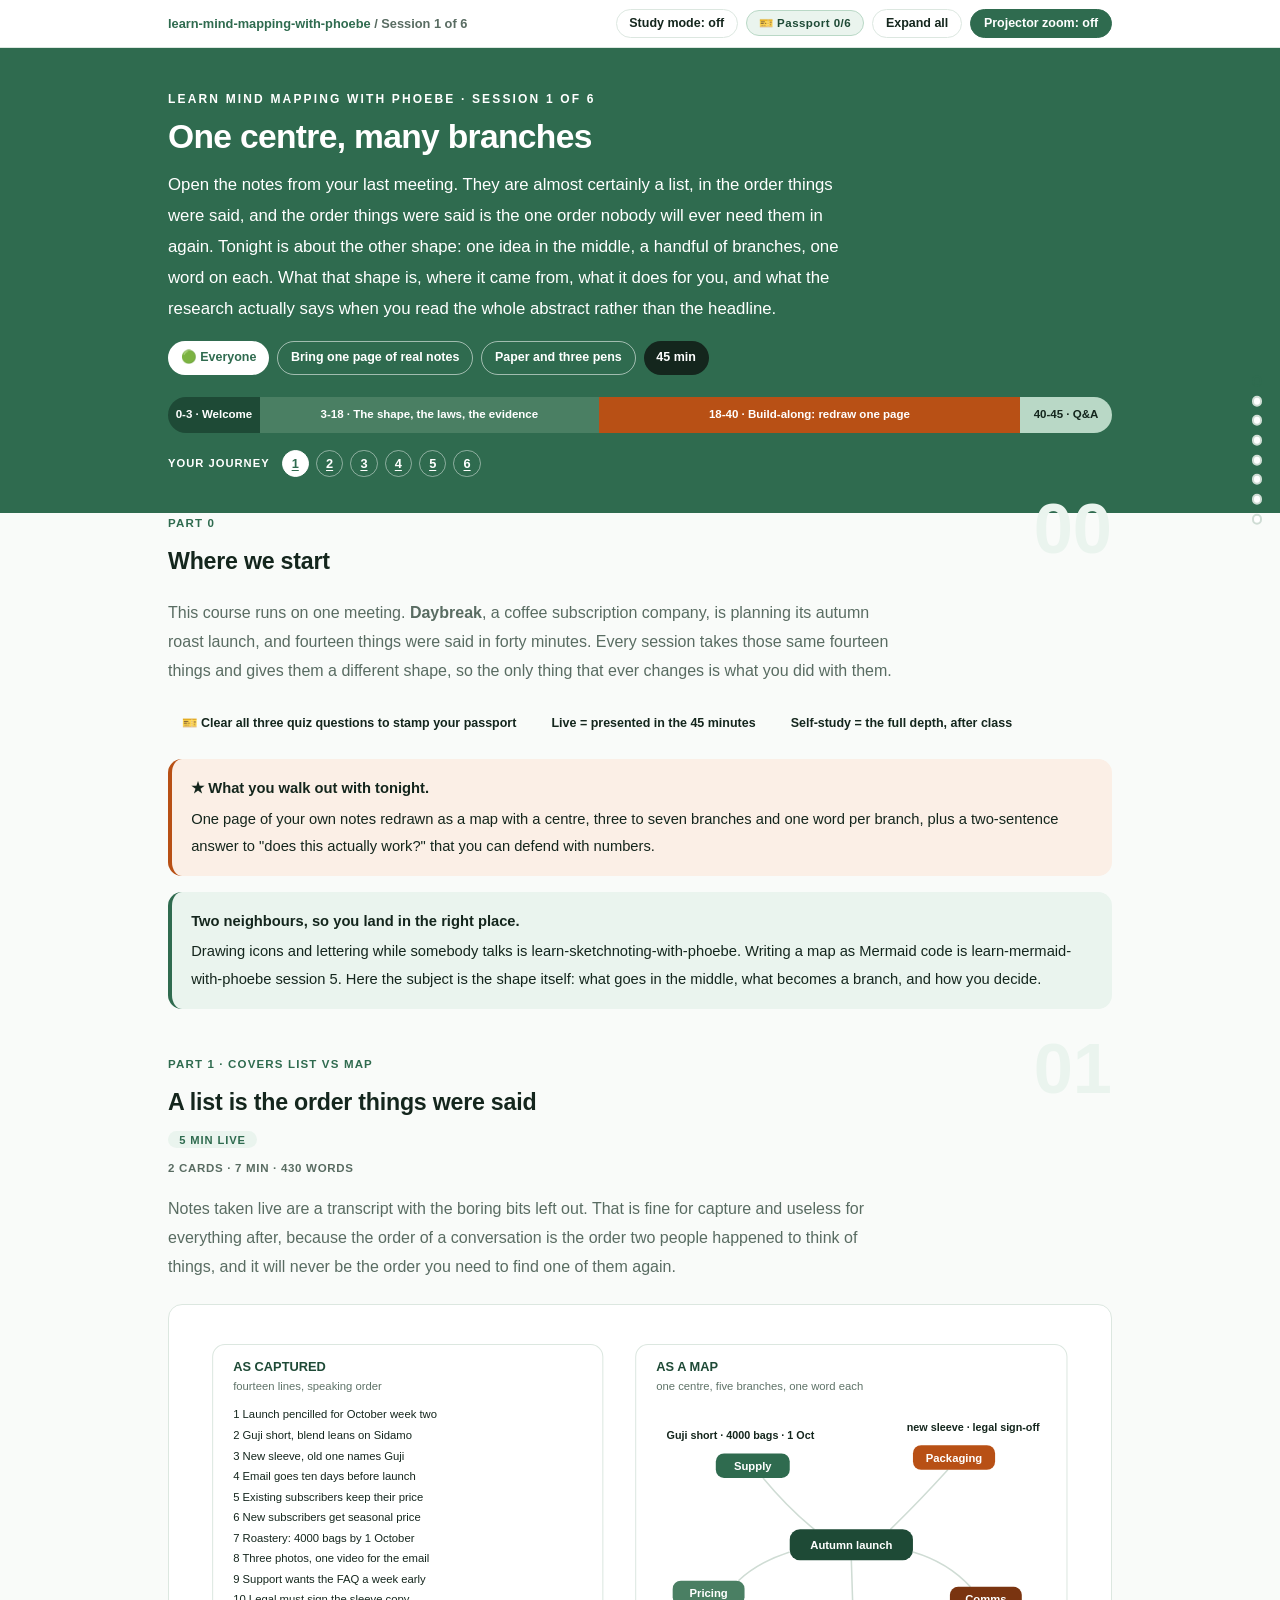
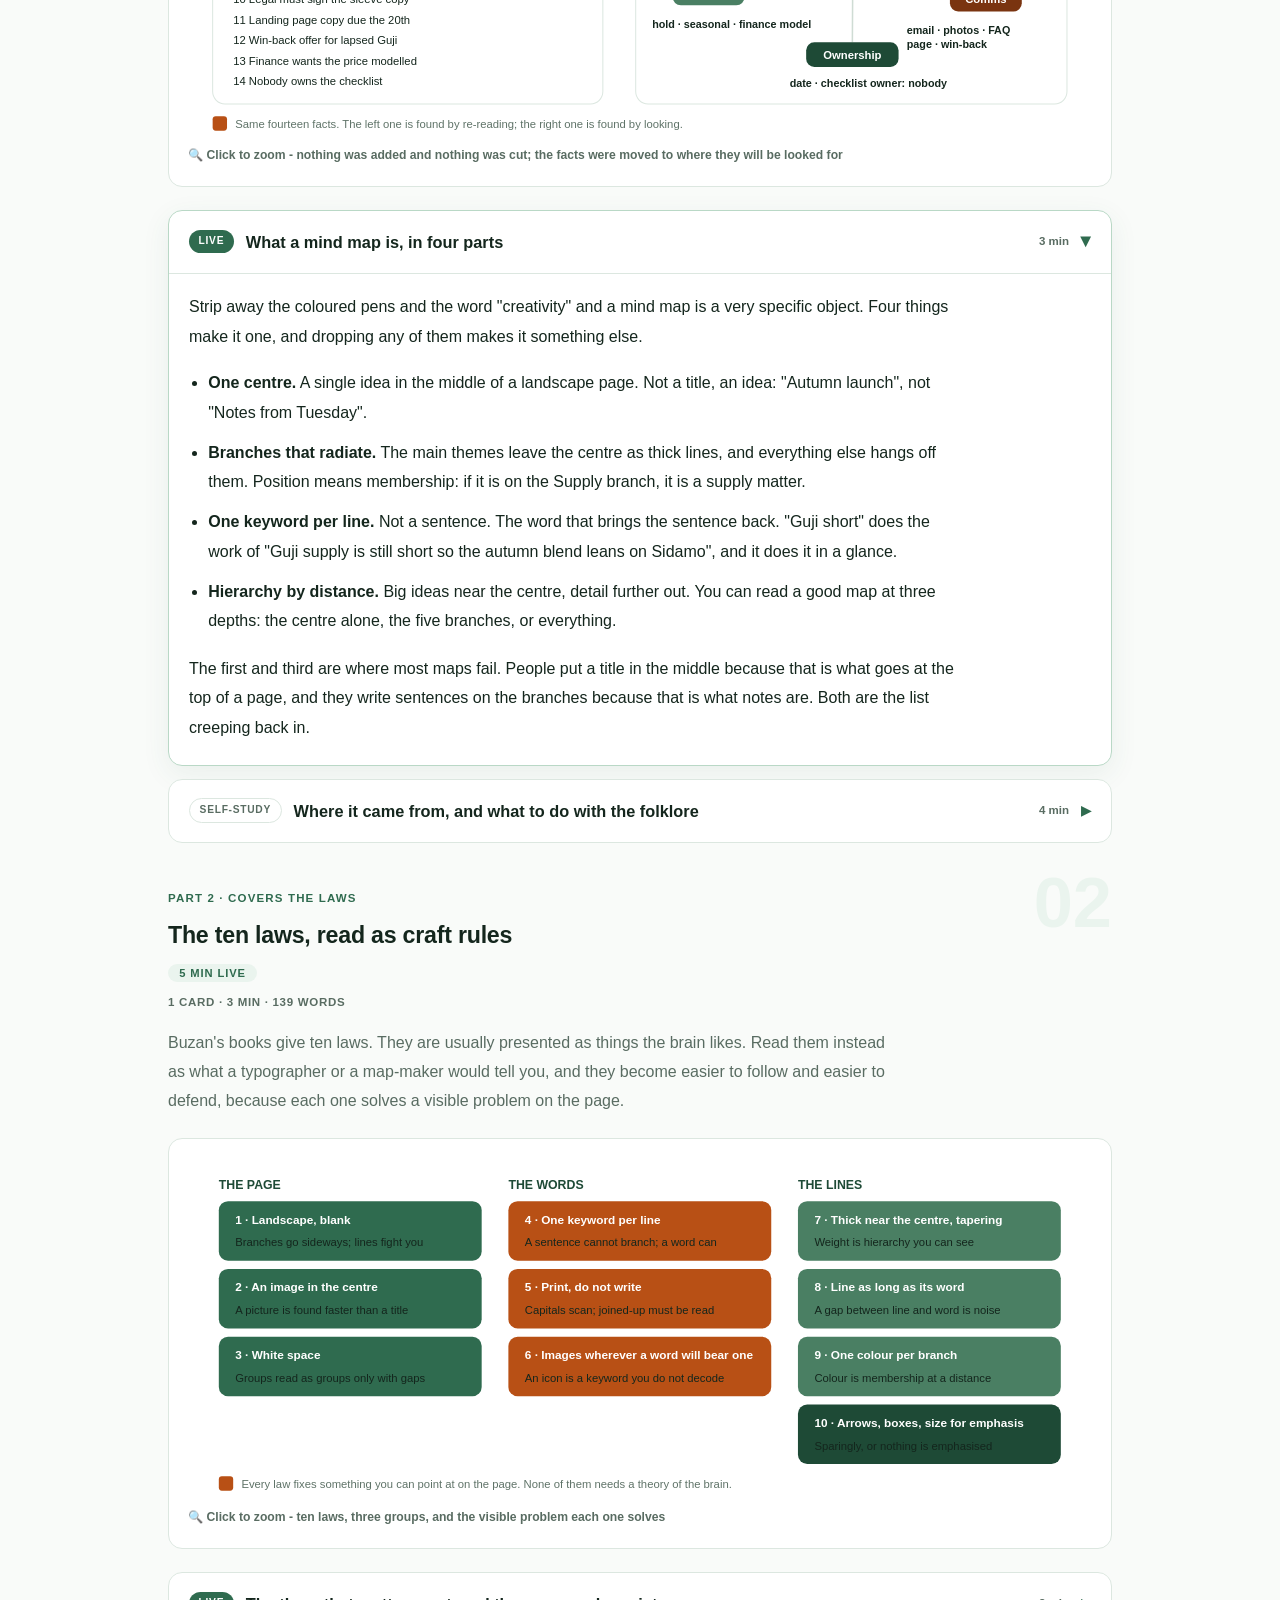
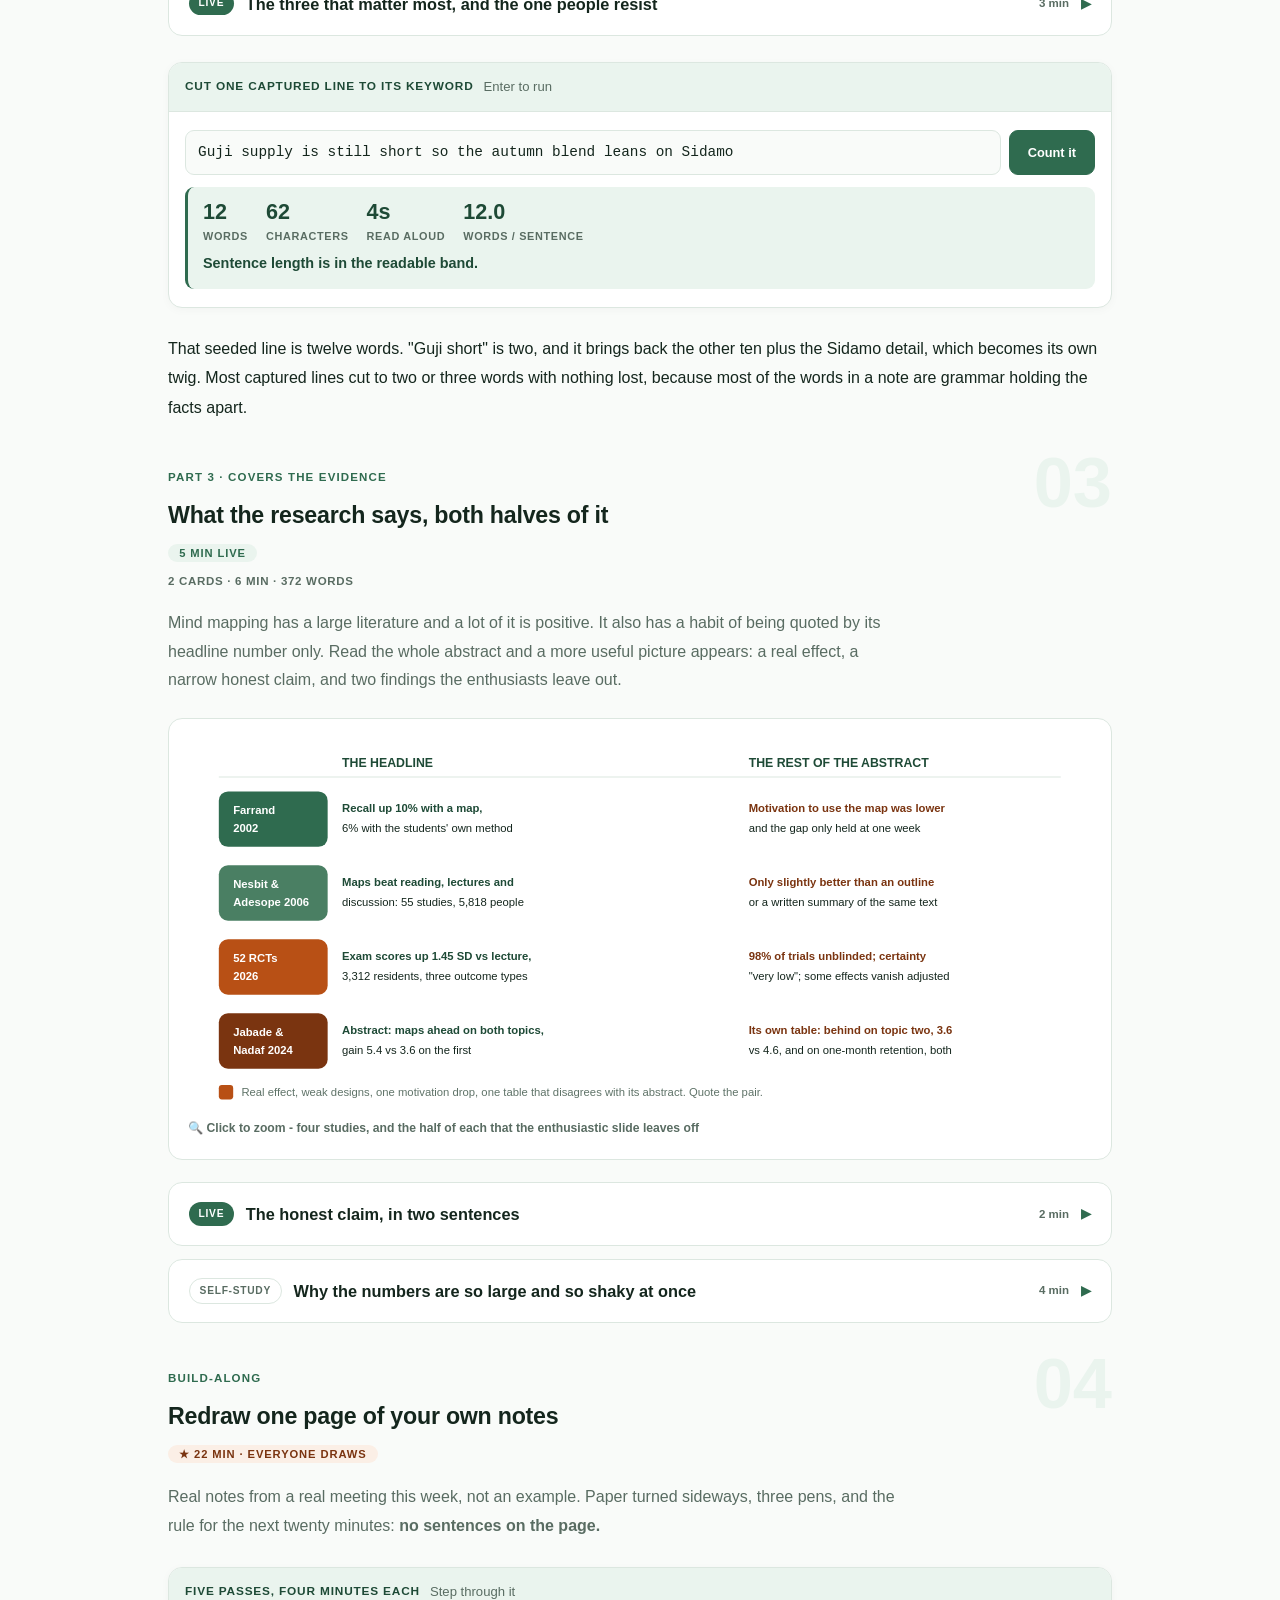
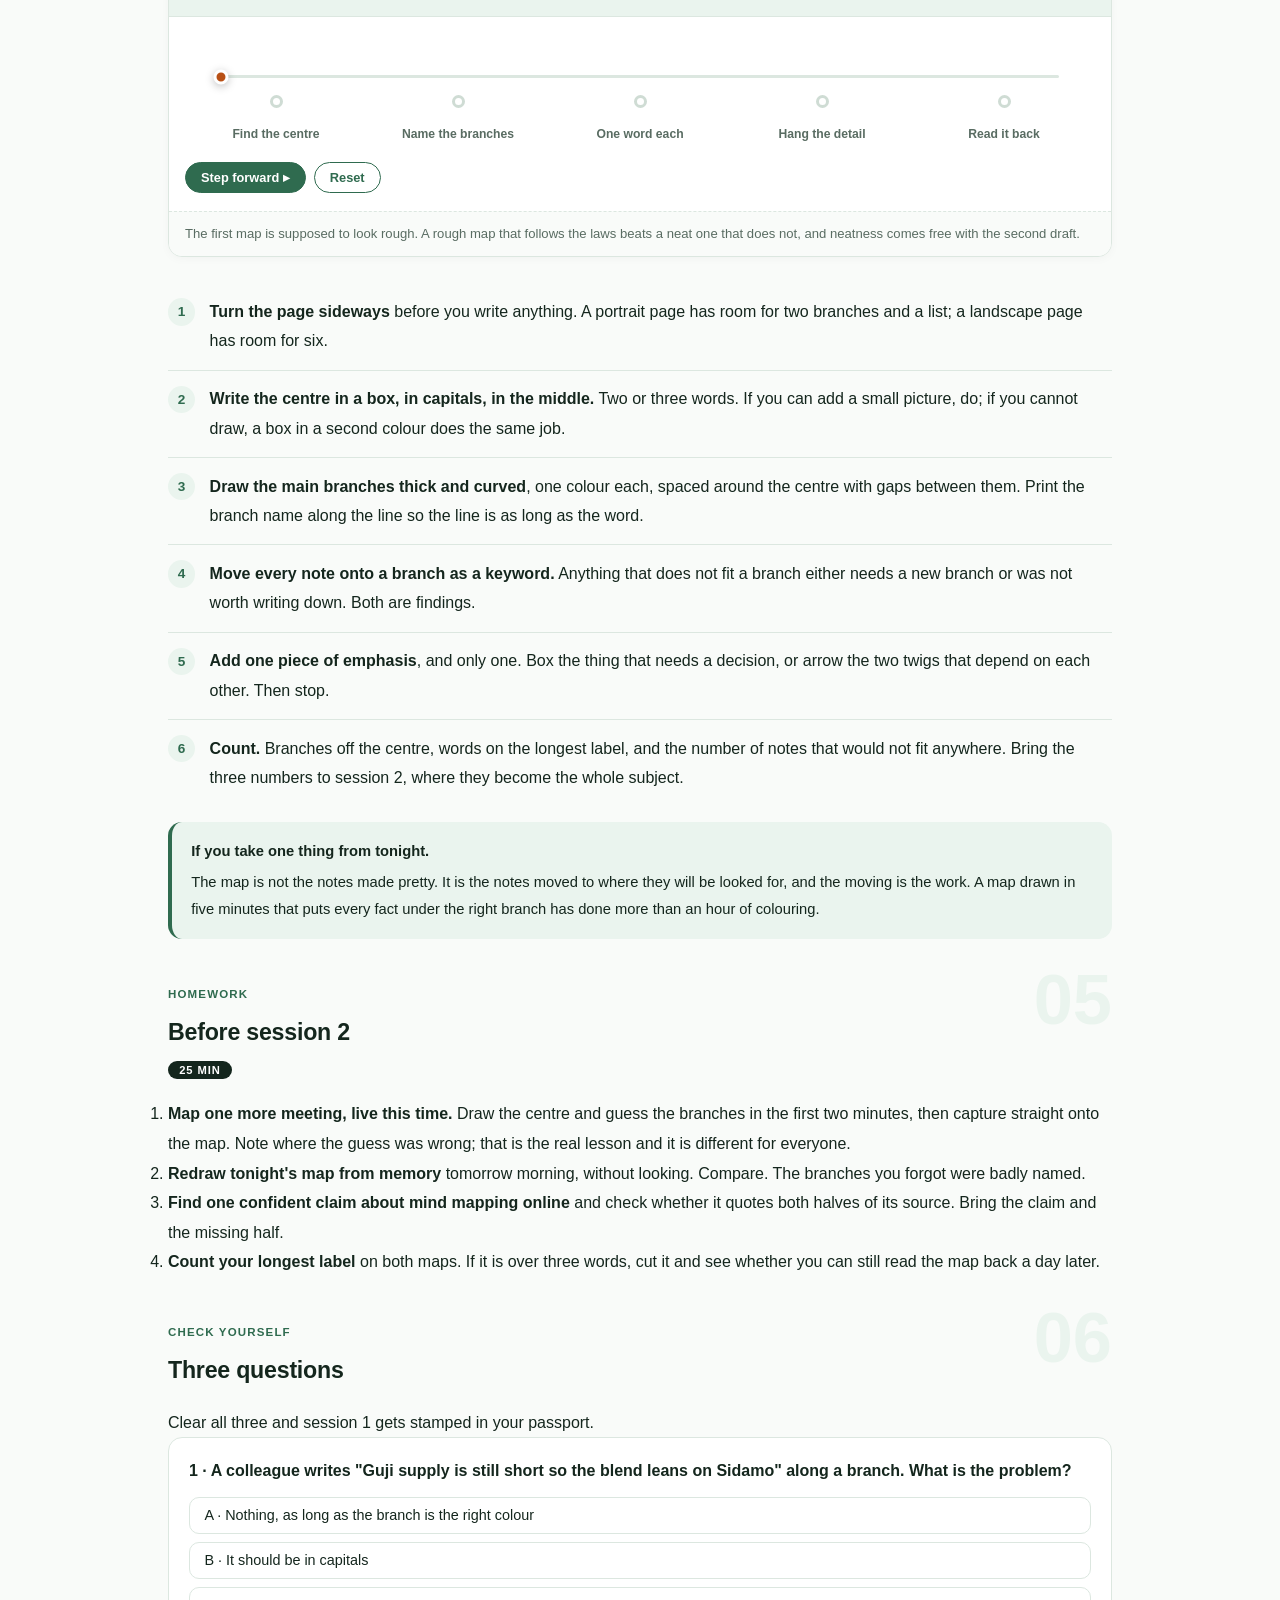
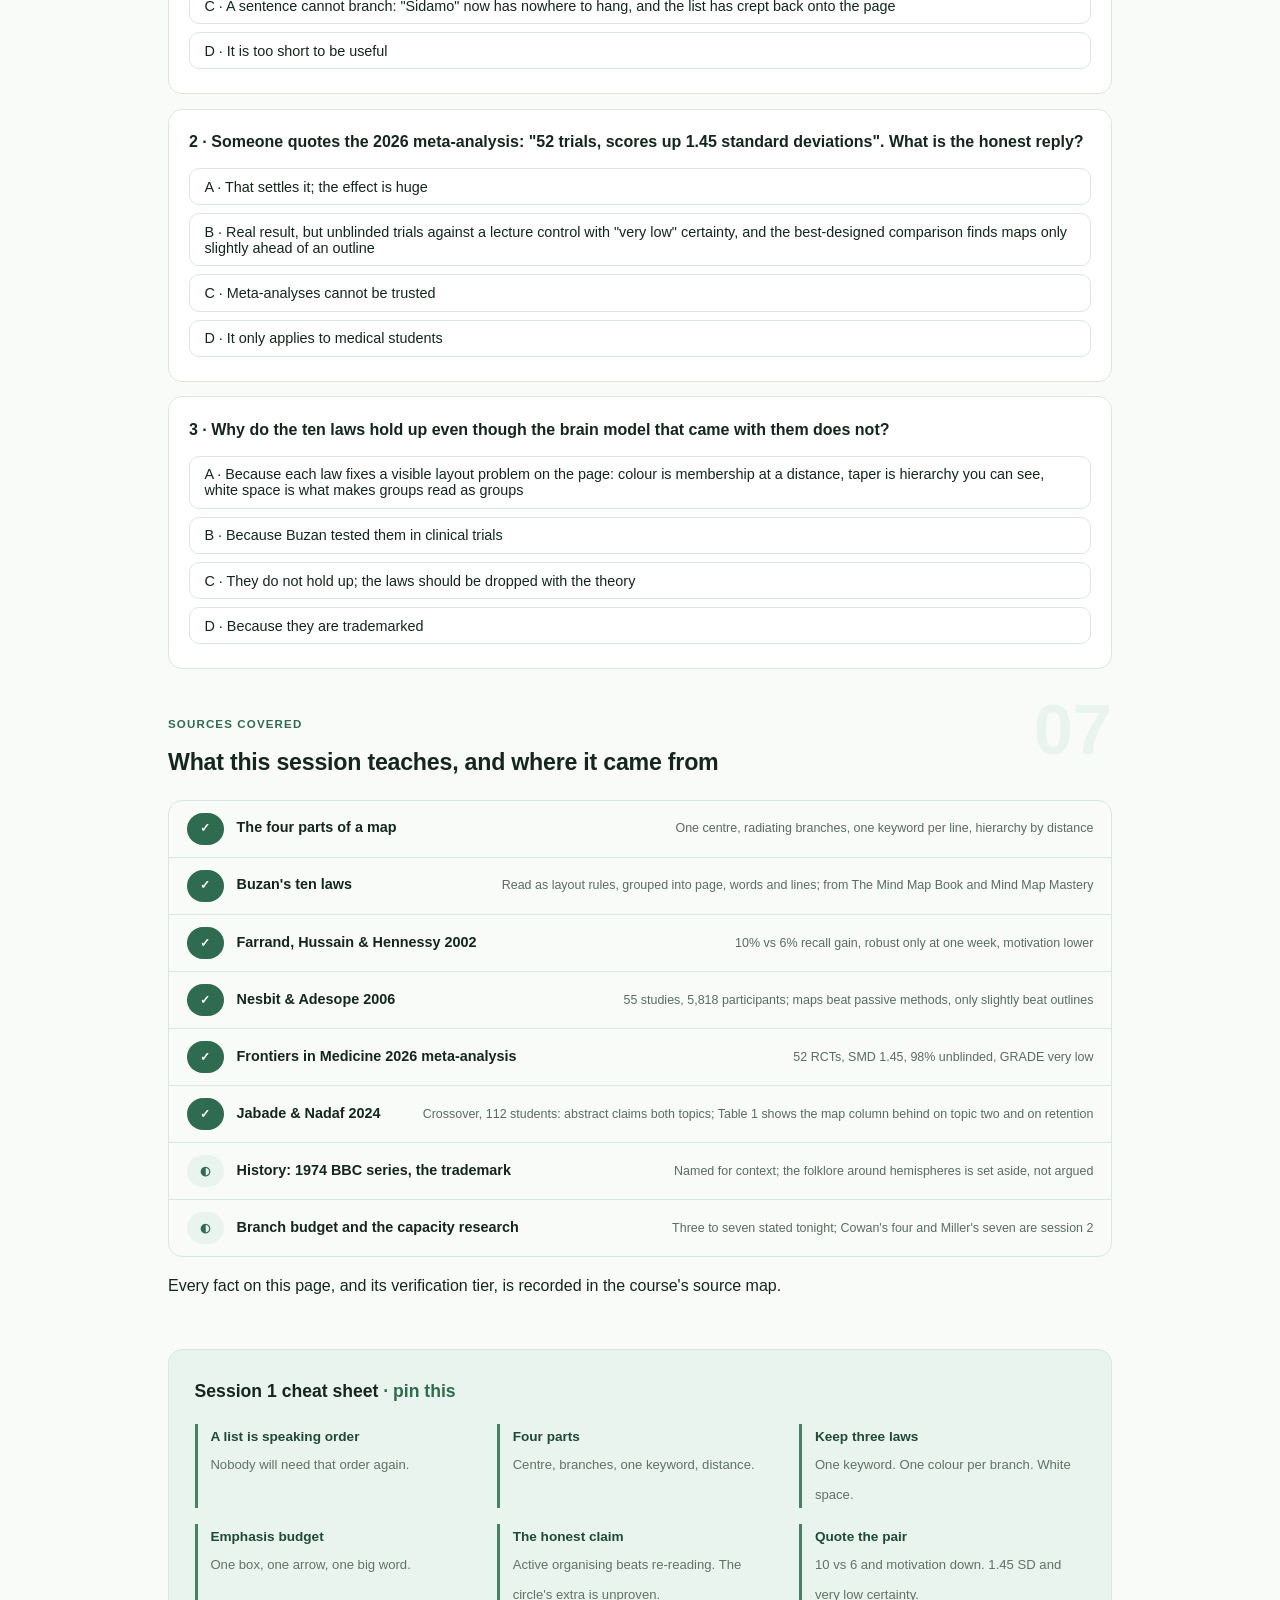
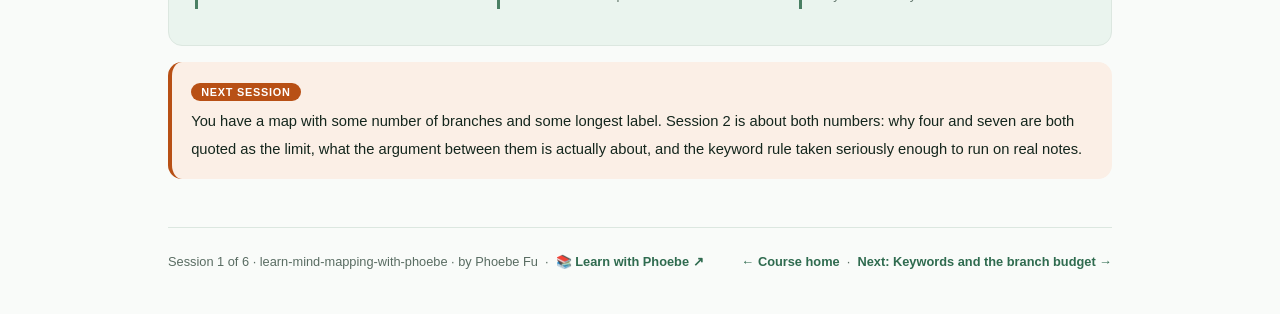
==== commit 6cf7c725: "Figure geometry: no line through a label, nothing out of its box Fixes every figure defect the CTM-c" ====
--- a/courses/01-one-centre-many-branches.html
+++ b/courses/01-one-centre-many-branches.html
@@ -116,11 +116,11 @@
         <text class="s1aH" x="456" y="46">AS A MAP</text>
         <text class="s1aN" x="456" y="64">one centre, five branches, one word each</text>
 
-        <path class="s1aE" d="M646 215 Q600 170 560 140"/>
-        <path class="s1aE" d="M646 215 Q700 160 740 132"/>
-        <path class="s1aE" d="M646 215 Q560 240 520 262"/>
-        <path class="s1aE" d="M646 215 Q740 250 776 268"/>
-        <path class="s1aE" d="M646 215 Q650 290 648 322"/>
+        <path class="s1aE" d="M610 200 Q585 180 560 150"/>
+        <path class="s1aE" d="M684 200 Q710 175 740 142"/>
+        <path class="s1aE" d="M586 222 Q555 232 536 250"/>
+        <path class="s1aE" d="M706 222 Q740 232 762 256"/>
+        <path class="s1aE" d="M646 230 Q648 270 647 310"/>
 
         <rect x="586" y="200" width="120" height="30" rx="10" fill="#1E4A36"/>
         <text class="s1aW" x="646" y="219" text-anchor="middle">Autumn launch</text>
@@ -139,7 +139,8 @@
 
         <rect x="742" y="256" width="70" height="24" rx="8" fill="#7A3410"/>
         <text class="s1aW" x="777" y="272" text-anchor="middle">Comms</text>
-        <text class="s1aK" x="690" y="302">email · photos · FAQ · page · win-back</text>
+        <text class="s1aK" x="700" y="302">email · photos · FAQ</text>
+        <text class="s1aK" x="700" y="316">page · win-back</text>
 
         <rect x="602" y="310" width="90" height="24" rx="8" fill="#1E4A36"/>
         <text class="s1aW" x="647" y="326" text-anchor="middle">Ownership</text>
